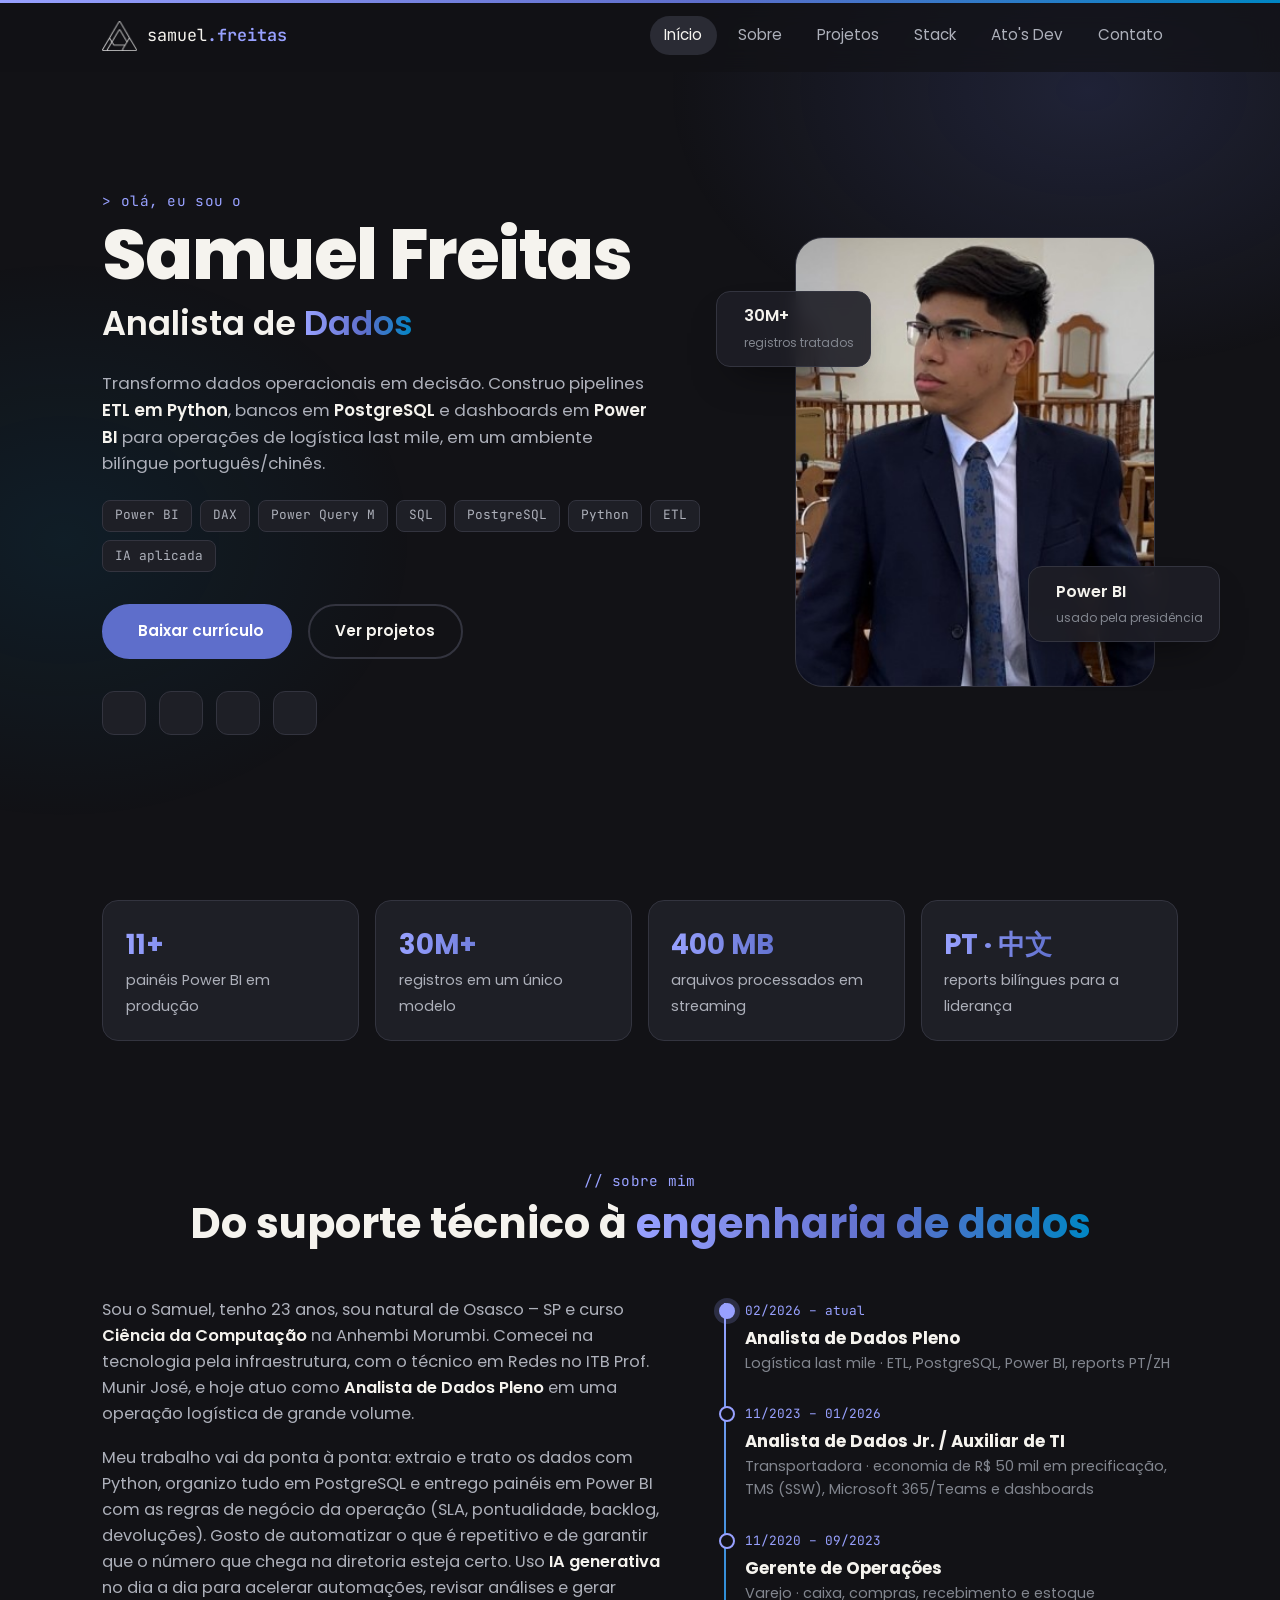
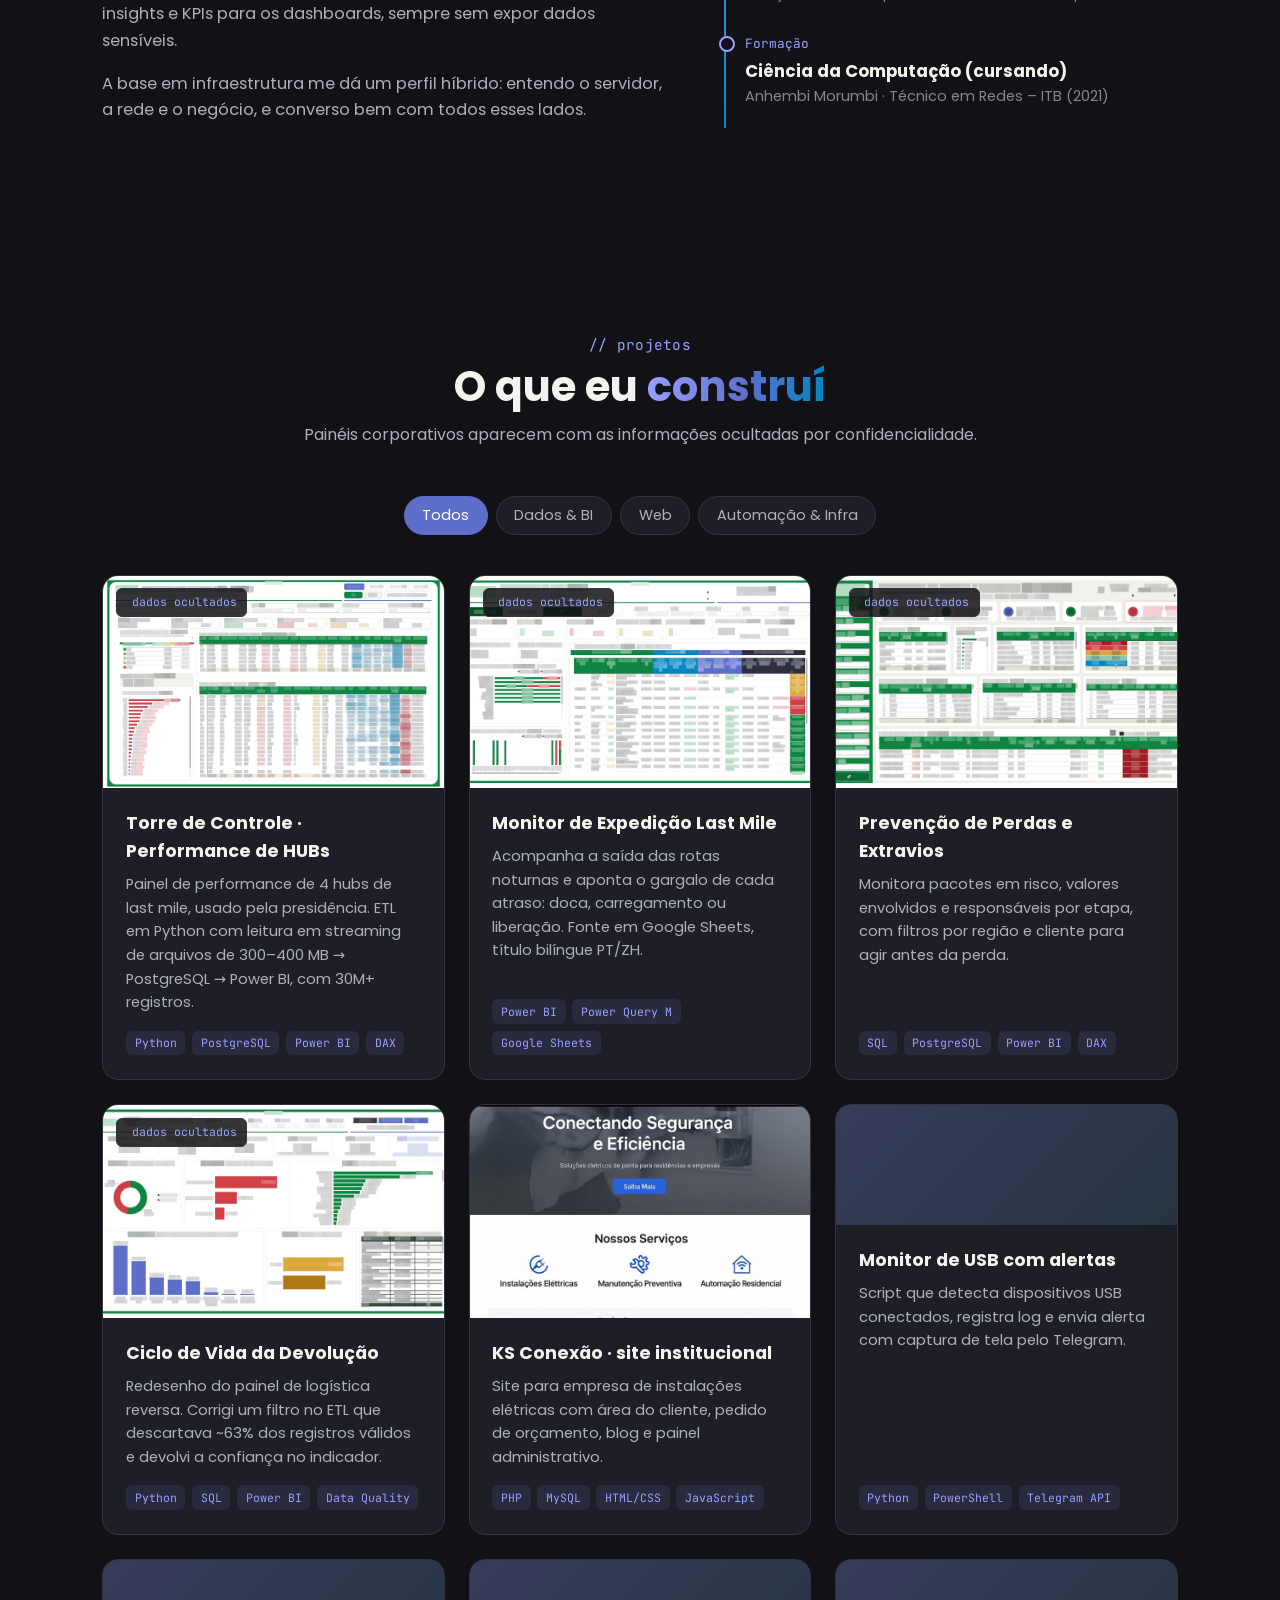
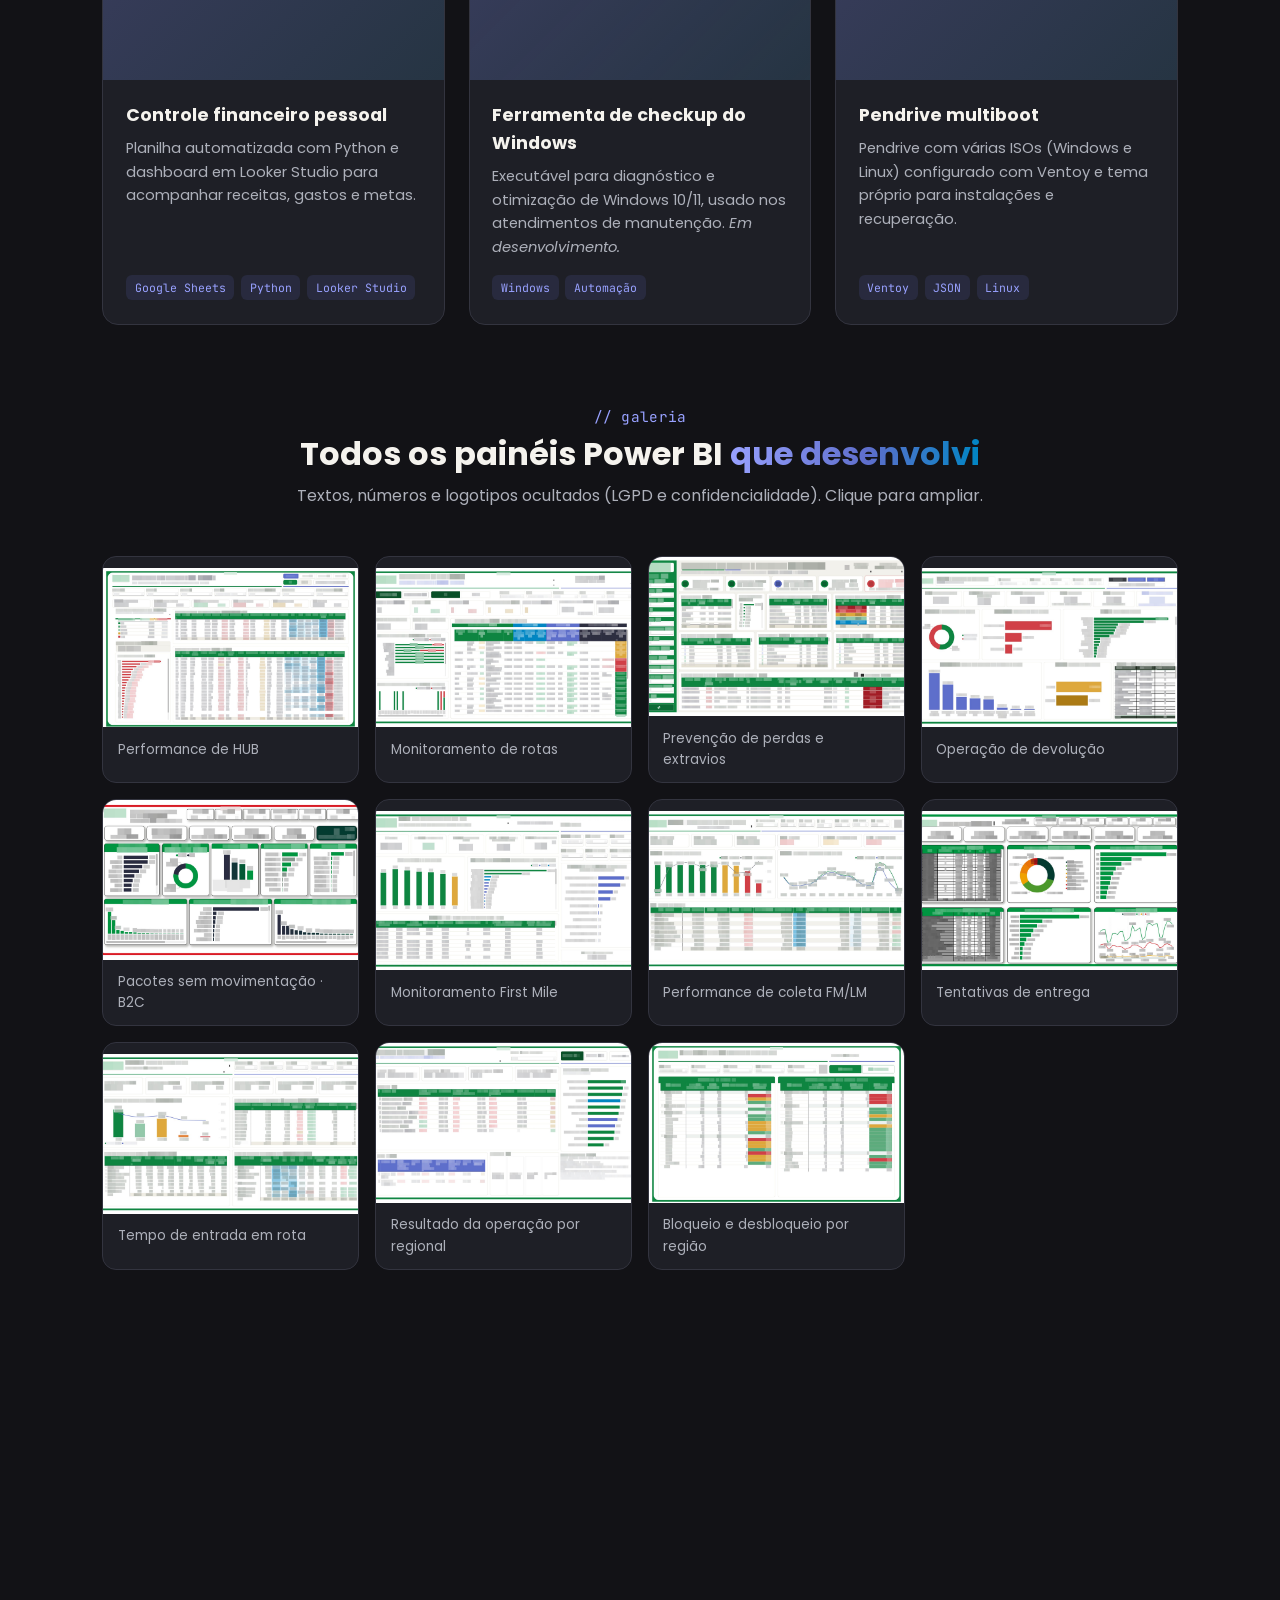
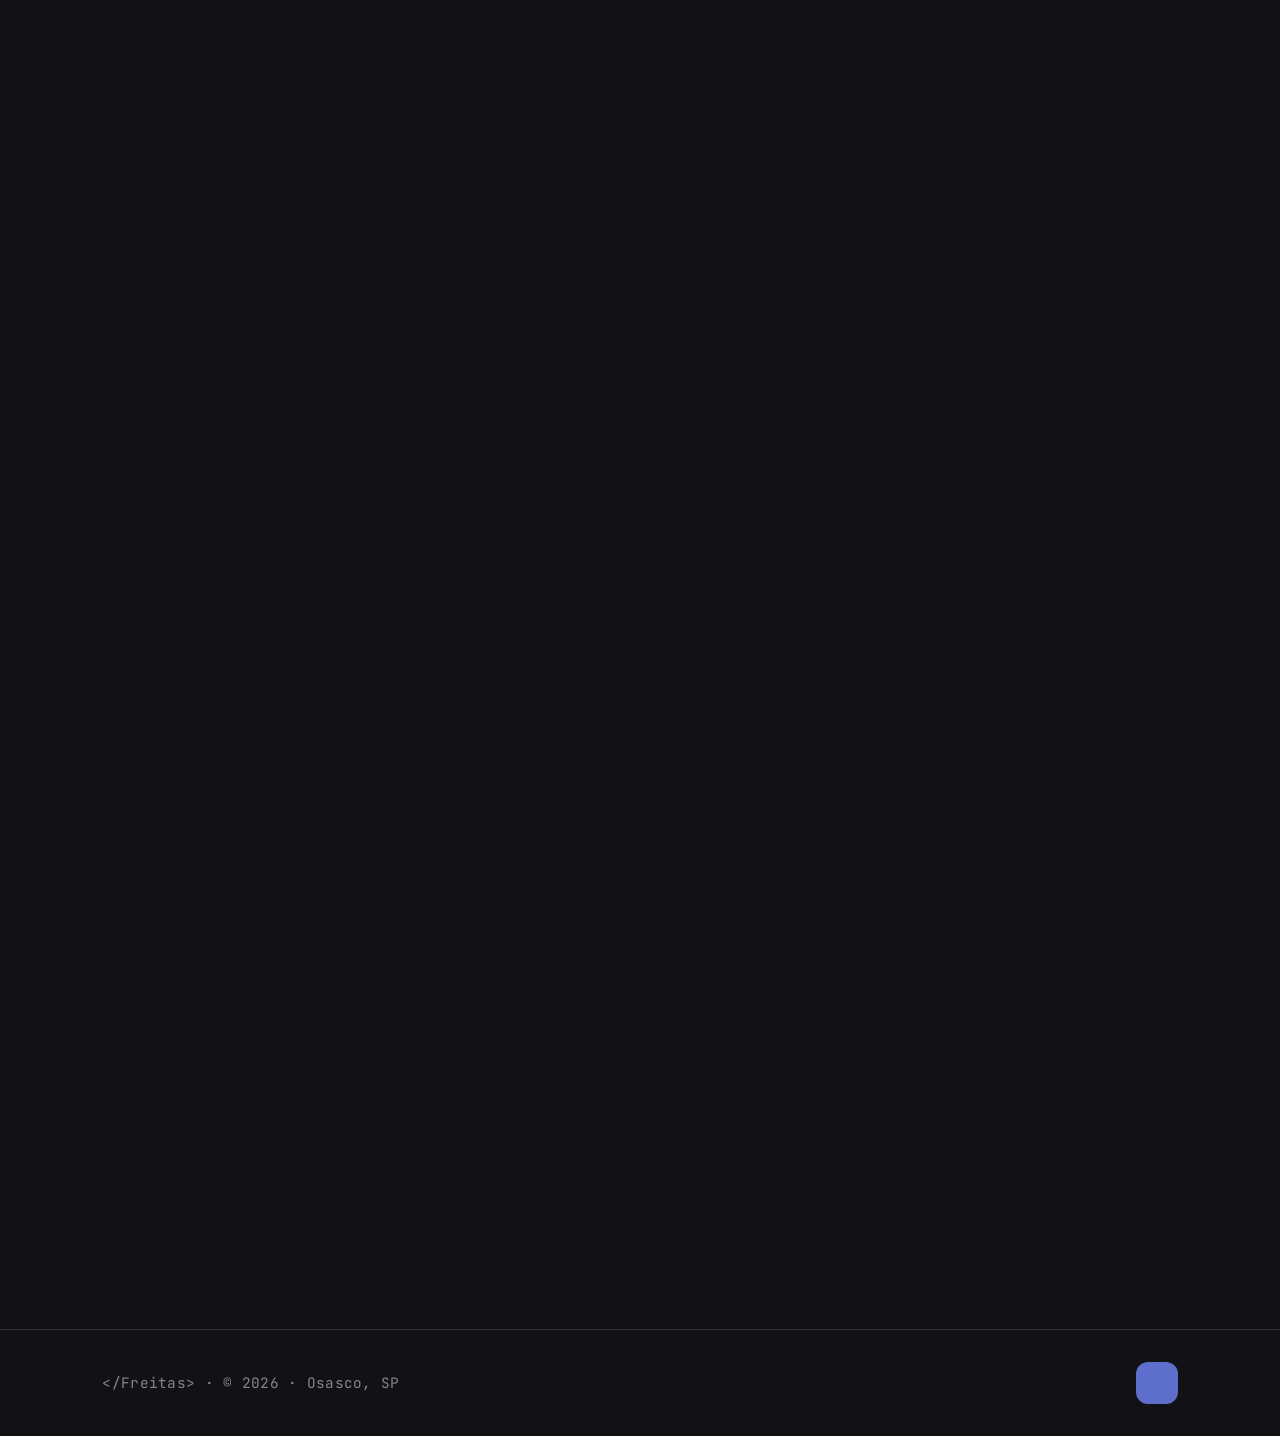
==== index.html @ 46348b6f "Nova foto de perfil no portfólio Co-Authored-By: Claude Opus 5.5 <noreply@anthropic.com> Claude-Sess" ====
<!DOCTYPE html>
<html lang="pt-br">
<head>
    <meta charset="UTF-8" />
    <meta name="viewport" content="width=device-width, initial-scale=1.0" />
    <title>Samuel Freitas | Analista de Dados</title>
    <meta name="description" content="Portfólio de Samuel Freitas, Analista de Dados: Power BI, SQL, Python e ETL para logística last mile." />
    <link rel="icon" href="IMGS/favicon.png" type="image/png" />
    <link rel="preconnect" href="https://fonts.googleapis.com" />
    <link rel="preconnect" href="https://fonts.gstatic.com" crossorigin />
    <link href="https://fonts.googleapis.com/css2?family=Poppins:wght@300;400;500;600;700;800&family=JetBrains+Mono:wght@400;600&display=swap" rel="stylesheet" />
    <link href="CSS/boxicons/css/boxicons.min.css" rel="stylesheet" />
    <link rel="stylesheet" href="CSS/style.css" />
</head>
<body>

    <!-- Cabeçalho -->
    <header class="header">
        <a href="#home" class="logo">
            <img src="IMGS/logo-mark.png" alt="Logo" />
            <span>samuel<b>.freitas</b></span>
        </a>
        <nav class="nav" id="nav">
            <a href="#home">Início</a>
            <a href="#sobre">Sobre</a>
            <a href="#projetos">Projetos</a>
            <a href="#stack">Stack</a>
            <a href="#servicos">Ato's Dev</a>
            <a href="#contato">Contato</a>
        </nav>
        <button class="menu-hamburger" id="menu" aria-label="Abrir menu">
            <span class="bar1"></span><span class="bar2"></span><span class="bar3"></span>
        </button>
    </header>

    <main>
        <!-- Home -->
        <section class="home" id="home">
            <div class="home-content">
                <p class="tag mono">&gt; olá, eu sou o</p>
                <h1>Samuel Freitas</h1>
                <h2>Analista de <span class="grad">Dados</span></h2>
                <p class="lead">
                    Transformo dados operacionais em decisão. Construo pipelines
                    <b>ETL em Python</b>, bancos em <b>PostgreSQL</b> e dashboards em
                    <b>Power BI</b> para operações de logística last mile, em um ambiente
                    bilíngue português/chinês.
                </p>
                <div class="chips">
                    <span>Power BI</span><span>DAX</span><span>Power Query M</span>
                    <span>SQL</span><span>PostgreSQL</span><span>Python</span><span>ETL</span><span>IA aplicada</span>
                </div>
                <div class="home-actions">
                    <a href="Arquivos/Curriculo/Curriculo_Samuel_Freitas.pdf" class="btn" download>
                        <i class="bx bx-download"></i> Baixar currículo
                    </a>
                    <a href="#projetos" class="btn btn-ghost">Ver projetos</a>
                </div>
                <div class="social-media">
                    <a href="https://www.linkedin.com/in/samuel-freitas-95b9a324a" target="_blank" rel="noopener noreferrer" aria-label="LinkedIn"><i class="bx bxl-linkedin"></i></a>
                    <a href="https://github.com/FreitaslrS" target="_blank" rel="noopener noreferrer" aria-label="GitHub"><i class="bx bxl-github"></i></a>
                    <a href="mailto:samuelfreitas.ti@outlook.com" aria-label="E-mail"><i class="bx bx-envelope"></i></a>
                    <a href="https://wa.me/5511966000037" target="_blank" rel="noopener noreferrer" aria-label="WhatsApp"><i class="bx bxl-whatsapp"></i></a>
                </div>
            </div>
            <div class="home-img">
                <div class="photo-frame">
                    <img src="IMGS/minha-foto.jpg" alt="Foto de Samuel Freitas" />
                </div>
                <div class="float-card fc-1"><i class="bx bx-data"></i><div><b>30M+</b><small>registros tratados</small></div></div>
                <div class="float-card fc-2"><i class="bx bx-bar-chart-alt-2"></i><div><b>Power BI</b><small>usado pela presidência</small></div></div>
            </div>
        </section>

        <!-- Números -->
        <section class="stats reveal">
            <div class="stat"><b>11+</b><span>painéis Power BI em produção</span></div>
            <div class="stat"><b>30M+</b><span>registros em um único modelo</span></div>
            <div class="stat"><b>400 MB</b><span>arquivos processados em streaming</span></div>
            <div class="stat"><b>PT · 中文</b><span>reports bilíngues para a liderança</span></div>
        </section>

        <!-- Sobre -->
        <section class="sobre" id="sobre">
            <div class="section-title reveal">
                <p class="mono">// sobre mim</p>
                <h2>Do suporte técnico à <span class="grad">engenharia de dados</span></h2>
            </div>
            <div class="sobre-grid">
                <div class="sobre-text reveal">
                    <p>
                        Sou o Samuel, tenho 23 anos, sou natural de Osasco – SP e curso <b>Ciência da Computação</b>
                        na Anhembi Morumbi. Comecei na tecnologia pela infraestrutura, com o técnico em
                        Redes no ITB Prof. Munir José, e hoje atuo como <b>Analista de Dados Pleno</b>
                        em uma operação logística de grande volume.
                    </p>
                    <p>
                        Meu trabalho vai da ponta à ponta: extraio e trato os dados com Python, organizo
                        tudo em PostgreSQL e entrego painéis em Power BI com as regras de negócio da
                        operação (SLA, pontualidade, backlog, devoluções). Gosto de automatizar o que é
                        repetitivo e de garantir que o número que chega na diretoria esteja certo.
                        Uso <b>IA generativa</b> no dia a dia para acelerar automações, revisar análises e
                        gerar insights e KPIs para os dashboards, sempre sem expor dados sensíveis.
                    </p>
                    <p>
                        A base em infraestrutura me dá um perfil híbrido: entendo o servidor, a rede e o
                        negócio, e converso bem com todos esses lados.
                    </p>
                </div>
                <ol class="timeline reveal">
                    <li>
                        <span class="tl-date">02/2026 – atual</span>
                        <h4>Analista de Dados Pleno</h4>
                        <p>Logística last mile · ETL, PostgreSQL, Power BI, reports PT/ZH</p>
                    </li>
                    <li>
                        <span class="tl-date">11/2023 – 01/2026</span>
                        <h4>Analista de Dados Jr. / Auxiliar de TI</h4>
                        <p>Transportadora · economia de R$ 50 mil em precificação, TMS (SSW), Microsoft 365/Teams e dashboards</p>
                    </li>
                    <li>
                        <span class="tl-date">11/2020 – 09/2023</span>
                        <h4>Gerente de Operações</h4>
                        <p>Varejo · caixa, compras, recebimento e estoque</p>
                    </li>
                    <li>
                        <span class="tl-date">Formação</span>
                        <h4>Ciência da Computação (cursando)</h4>
                        <p>Anhembi Morumbi · Técnico em Redes – ITB (2021)</p>
                    </li>
                </ol>
            </div>
        </section>

        <!-- Projetos -->
        <section class="projetos" id="projetos">
            <div class="section-title reveal">
                <p class="mono">// projetos</p>
                <h2>O que eu <span class="grad">construí</span></h2>
                <p class="subtitle">Painéis corporativos aparecem com as informações ocultadas por confidencialidade.</p>
            </div>

            <div class="filters reveal" role="tablist">
                <button class="filter active" data-filter="all">Todos</button>
                <button class="filter" data-filter="dados">Dados & BI</button>
                <button class="filter" data-filter="web">Web</button>
                <button class="filter" data-filter="auto">Automação & Infra</button>
            </div>

            <div class="projetos-grid">
                <article class="card reveal" data-cat="dados">
                    <button class="card-img zoom" data-full="IMGS/paineis/performance-hub.jpg" data-title="Performance de HUB"><img src="IMGS/paineis/performance-hub.jpg" alt="Performance de HUB" loading="lazy" /><span class="badge"><i class="bx bx-lock-alt"></i> dados ocultados</span></button>
                    <div class="card-body">
                        <h3>Torre de Controle · Performance de HUBs</h3>
                        <p>Painel de performance de 4 hubs de last mile, usado pela presidência. ETL em Python com leitura em streaming de arquivos de 300–400 MB → PostgreSQL → Power BI, com 30M+ registros.</p>
                        <div class="tags"><span>Python</span><span>PostgreSQL</span><span>Power BI</span><span>DAX</span></div>
                    </div>
                </article>

                <article class="card reveal" data-cat="dados">
                    <button class="card-img zoom" data-full="IMGS/paineis/monitor-rotas.jpg" data-title="Monitoramento de rotas"><img src="IMGS/paineis/monitor-rotas.jpg" alt="Monitoramento de rotas" loading="lazy" /><span class="badge"><i class="bx bx-lock-alt"></i> dados ocultados</span></button>
                    <div class="card-body">
                        <h3>Monitor de Expedição Last Mile</h3>
                        <p>Acompanha a saída das rotas noturnas e aponta o gargalo de cada atraso: doca, carregamento ou liberação. Fonte em Google Sheets, título bilíngue PT/ZH.</p>
                        <div class="tags"><span>Power BI</span><span>Power Query M</span><span>Google Sheets</span></div>
                    </div>
                </article>

                <article class="card reveal" data-cat="dados">
                    <button class="card-img zoom" data-full="IMGS/paineis/perdas-extravio.jpg" data-title="Prevenção de perdas e extravios"><img src="IMGS/paineis/perdas-extravio.jpg" alt="Prevenção de perdas e extravios" loading="lazy" /><span class="badge"><i class="bx bx-lock-alt"></i> dados ocultados</span></button>
                    <div class="card-body">
                        <h3>Prevenção de Perdas e Extravios</h3>
                        <p>Monitora pacotes em risco, valores envolvidos e responsáveis por etapa, com filtros por região e cliente para agir antes da perda.</p>
                        <div class="tags"><span>SQL</span><span>PostgreSQL</span><span>Power BI</span><span>DAX</span></div>
                    </div>
                </article>

                <article class="card reveal" data-cat="dados">
                    <button class="card-img zoom" data-full="IMGS/paineis/devolucao.jpg" data-title="Operação de devolução"><img src="IMGS/paineis/devolucao.jpg" alt="Operação de devolução" loading="lazy" /><span class="badge"><i class="bx bx-lock-alt"></i> dados ocultados</span></button>
                    <div class="card-body">
                        <h3>Ciclo de Vida da Devolução</h3>
                        <p>Redesenho do painel de logística reversa. Corrigi um filtro no ETL que descartava ~63% dos registros válidos e devolvi a confiança no indicador.</p>
                        <div class="tags"><span>Python</span><span>SQL</span><span>Power BI</span><span>Data Quality</span></div>
                    </div>
                </article>

                <article class="card reveal" data-cat="web">
                    <div class="card-img img-top"><img src="IMGS/projetos/ks-conexao.jpg" alt="Site KS Conexão" loading="lazy" /></div>
                    <div class="card-body">
                        <h3>KS Conexão · site institucional</h3>
                        <p>Site para empresa de instalações elétricas com área do cliente, pedido de orçamento, blog e painel administrativo.</p>
                        <div class="tags"><span>PHP</span><span>MySQL</span><span>HTML/CSS</span><span>JavaScript</span></div>
                    </div>
                </article>

                <article class="card card-icon reveal" data-cat="auto">
                    <div class="card-ico"><i class="bx bxl-telegram"></i></div>
                    <div class="card-body">
                        <h3>Monitor de USB com alertas</h3>
                        <p>Script que detecta dispositivos USB conectados, registra log e envia alerta com captura de tela pelo Telegram.</p>
                        <div class="tags"><span>Python</span><span>PowerShell</span><span>Telegram API</span></div>
                    </div>
                </article>

                <article class="card card-icon reveal" data-cat="dados">
                    <div class="card-ico"><i class="bx bx-wallet"></i></div>
                    <div class="card-body">
                        <h3>Controle financeiro pessoal</h3>
                        <p>Planilha automatizada com Python e dashboard em Looker Studio para acompanhar receitas, gastos e metas.</p>
                        <div class="tags"><span>Google Sheets</span><span>Python</span><span>Looker Studio</span></div>
                    </div>
                </article>

                <article class="card card-icon reveal" data-cat="auto">
                    <div class="card-ico"><i class="bx bx-wrench"></i></div>
                    <div class="card-body">
                        <h3>Ferramenta de checkup do Windows</h3>
                        <p>Executável para diagnóstico e otimização de Windows 10/11, usado nos atendimentos de manutenção. <em>Em desenvolvimento.</em></p>
                        <div class="tags"><span>Windows</span><span>Automação</span></div>
                    </div>
                </article>

                <article class="card card-icon reveal" data-cat="auto">
                    <div class="card-ico"><i class="bx bx-usb"></i></div>
                    <div class="card-body">
                        <h3>Pendrive multiboot</h3>
                        <p>Pendrive com várias ISOs (Windows e Linux) configurado com Ventoy e tema próprio para instalações e recuperação.</p>
                        <div class="tags"><span>Ventoy</span><span>JSON</span><span>Linux</span></div>
                    </div>
                </article>
            </div>

            <div class="galeria">
                <div class="section-title reveal">
                    <p class="mono">// galeria</p>
                    <h3>Todos os painéis Power BI <span class="grad">que desenvolvi</span></h3>
                    <p class="subtitle">Textos, números e logotipos ocultados (LGPD e confidencialidade). Clique para ampliar.</p>
                </div>
                <div class="gal-grid">
                <button class="gal-item zoom reveal" data-full="IMGS/paineis/performance-hub.jpg" data-title="Performance de HUB"><img src="IMGS/paineis/performance-hub.jpg" alt="Performance de HUB" loading="lazy" /><span>Performance de HUB</span></button>
                <button class="gal-item zoom reveal" data-full="IMGS/paineis/monitor-rotas.jpg" data-title="Monitoramento de rotas"><img src="IMGS/paineis/monitor-rotas.jpg" alt="Monitoramento de rotas" loading="lazy" /><span>Monitoramento de rotas</span></button>
                <button class="gal-item zoom reveal" data-full="IMGS/paineis/perdas-extravio.jpg" data-title="Prevenção de perdas e extravios"><img src="IMGS/paineis/perdas-extravio.jpg" alt="Prevenção de perdas e extravios" loading="lazy" /><span>Prevenção de perdas e extravios</span></button>
                <button class="gal-item zoom reveal" data-full="IMGS/paineis/devolucao.jpg" data-title="Operação de devolução"><img src="IMGS/paineis/devolucao.jpg" alt="Operação de devolução" loading="lazy" /><span>Operação de devolução</span></button>
                <button class="gal-item zoom reveal" data-full="IMGS/paineis/backlog-b2c.jpg" data-title="Pacotes sem movimentação · B2C"><img src="IMGS/paineis/backlog-b2c.jpg" alt="Pacotes sem movimentação · B2C" loading="lazy" /><span>Pacotes sem movimentação · B2C</span></button>
                <button class="gal-item zoom reveal" data-full="IMGS/paineis/first-mile.jpg" data-title="Monitoramento First Mile"><img src="IMGS/paineis/first-mile.jpg" alt="Monitoramento First Mile" loading="lazy" /><span>Monitoramento First Mile</span></button>
                <button class="gal-item zoom reveal" data-full="IMGS/paineis/performance-coleta.jpg" data-title="Performance de coleta FM/LM"><img src="IMGS/paineis/performance-coleta.jpg" alt="Performance de coleta FM/LM" loading="lazy" /><span>Performance de coleta FM/LM</span></button>
                <button class="gal-item zoom reveal" data-full="IMGS/paineis/tentativas-entrega.jpg" data-title="Tentativas de entrega"><img src="IMGS/paineis/tentativas-entrega.jpg" alt="Tentativas de entrega" loading="lazy" /><span>Tentativas de entrega</span></button>
                <button class="gal-item zoom reveal" data-full="IMGS/paineis/tempo-entrada-rota.jpg" data-title="Tempo de entrada em rota"><img src="IMGS/paineis/tempo-entrada-rota.jpg" alt="Tempo de entrada em rota" loading="lazy" /><span>Tempo de entrada em rota</span></button>
                <button class="gal-item zoom reveal" data-full="IMGS/paineis/resultado-regional.jpg" data-title="Resultado da operação por regional"><img src="IMGS/paineis/resultado-regional.jpg" alt="Resultado da operação por regional" loading="lazy" /><span>Resultado da operação por regional</span></button>
                <button class="gal-item zoom reveal" data-full="IMGS/paineis/bloqueio-vtga.jpg" data-title="Bloqueio e desbloqueio por região"><img src="IMGS/paineis/bloqueio-vtga.jpg" alt="Bloqueio e desbloqueio por região" loading="lazy" /><span>Bloqueio e desbloqueio por região</span></button>
                </div>
            </div>
        </section>

        <!-- Stack -->
        <section class="stack" id="stack">
            <div class="section-title reveal">
                <p class="mono">// stack</p>
                <h2>Ferramentas do <span class="grad">dia a dia</span></h2>
            </div>
            <div class="stack-grid">
                <div class="stack-box reveal">
                    <h3><i class="bx bx-bar-chart-square"></i> BI & Visualização</h3>
                    <ul><li>Power BI</li><li>DAX</li><li>Power Query M</li><li>Looker Studio</li><li>Modelagem de dados</li></ul>
                </div>
                <div class="stack-box reveal">
                    <h3><i class="bx bx-code-alt"></i> Dados & Código</h3>
                    <ul><li>Python</li><li>SQL</li><li>PostgreSQL</li><li>Git / GitHub</li><li>IA generativa (LLMs)</li></ul>
                </div>
                <div class="stack-box reveal">
                    <h3><i class="bx bx-spreadsheet"></i> Planilhas</h3>
                    <ul><li>Excel avançado</li><li>Google Sheets</li><li>WPS Office</li><li>Power Query</li></ul>
                </div>
                <div class="stack-box reveal">
                    <h3><i class="bx bx-server"></i> Infra & Sistemas</h3>
                    <ul><li>Linux / Bash</li><li>Redes</li><li>Windows</li><li>Suporte N1/N2</li><li>HTML · CSS · JS · PHP</li></ul>
                </div>
            </div>
        </section>

        <!-- Ato's Dev -->
        <section class="servicos" id="servicos">
            <div class="servicos-wrap reveal">
                <img src="IMGS/logo-atosdev.png" alt="Ato's Dev" class="servicos-logo" />
                <div>
                    <p class="mono">// também atendo como</p>
                    <h2>Ato's Dev · <span class="grad">suporte e manutenção</span></h2>
                    <p>Manutenção preventiva, formatação e otimização de notebooks e desktops, configuração de impressoras em rede e suporte técnico. Atendimento aos sábados e em alguns dias da semana após as 19h, com garantia de 30 dias.</p>
                    <div class="servicos-list">
                        <span><i class="bx bx-laptop"></i> Notebooks e desktops</span>
                        <span><i class="bx bx-printer"></i> Impressoras em rede</span>
                        <span><i class="bx bx-shield-quarter"></i> Garantia de 30 dias</span>
                    </div>
                </div>
            </div>
        </section>

        <!-- Contato -->
        <section class="contato" id="contato">
            <div class="section-title reveal">
                <p class="mono">// contato</p>
                <h2>Bora <span class="grad">conversar?</span></h2>
                <p class="subtitle">Aberto a oportunidades em dados, BI e engenharia de dados.</p>
            </div>
            <div class="contato-grid">
                <a class="contato-card reveal" href="mailto:samuelfreitas.ti@outlook.com">
                    <i class="bx bx-envelope"></i><b>E-mail</b><span>samuelfreitas.ti@outlook.com</span>
                </a>
                <a class="contato-card reveal" href="https://www.linkedin.com/in/samuel-freitas-95b9a324a" target="_blank" rel="noopener noreferrer">
                    <i class="bx bxl-linkedin"></i><b>LinkedIn</b><span>/in/samuel-freitas</span>
                </a>
                <a class="contato-card reveal" href="https://wa.me/5511966000037" target="_blank" rel="noopener noreferrer">
                    <i class="bx bxl-whatsapp"></i><b>WhatsApp</b><span>(11) 96600-0037</span>
                </a>
                <a class="contato-card reveal" href="https://github.com/FreitaslrS" target="_blank" rel="noopener noreferrer">
                    <i class="bx bxl-github"></i><b>GitHub</b><span>FreitaslrS</span>
                </a>
            </div>
        </section>
    </main>

    <footer class="footer">
        <p class="mono">&lt;/Freitas&gt; · © <span id="ano">2026</span> · Osasco, SP</p>
        <a href="#home" class="to-top" aria-label="Voltar ao topo"><i class="bx bx-up-arrow-alt"></i></a>
    </footer>

    <div class="lightbox" id="lightbox" aria-hidden="true">
        <button class="lb-close" aria-label="Fechar"><i class="bx bx-x"></i></button>
        <figure><img src="" alt="" /><figcaption></figcaption></figure>
    </div>

    <script src="JS/script.js"></script>
</body>
</html>
---- CSS/style.css ----
/* ==========================================================
   Portfólio · Samuel Freitas
   Paleta pessoal: preto, cinza, índigo, lavanda, azul, off white
   ========================================================== */
:root {
    --preto: #121216;
    --grafite: #1e1f26;
    --grafite-2: #2a2b34;
    --borda: #33343f;
    --cinza: #82868f;
    --cinza-claro: #adb0ba;
    --offwhite: #f5f3ee;
    --indigo: #5e6ecb;
    --lavanda: #98a1ff;
    --azul: #0086c4;
    --grad: linear-gradient(90deg, var(--lavanda), var(--indigo) 55%, var(--azul));
    --raio: 16px;
    --sombra: 0 20px 40px -20px rgba(0, 0, 0, .6);
    --header-h: 72px;
}

* { margin: 0; padding: 0; box-sizing: border-box; }
html { scroll-behavior: smooth; scroll-padding-top: var(--header-h); }
body {
    font-family: "Poppins", system-ui, sans-serif;
    background: var(--preto);
    color: var(--offwhite);
    line-height: 1.6;
    overflow-x: hidden;
}
body::before { /* brilho de fundo */
    content: ""; position: fixed; inset: 0; z-index: -1; pointer-events: none;
    background:
        radial-gradient(600px 400px at 85% 10%, rgba(94,110,203,.18), transparent 70%),
        radial-gradient(500px 400px at 5% 60%, rgba(0,134,196,.10), transparent 70%);
}
img { max-width: 100%; display: block; }
a { color: inherit; text-decoration: none; }
b { font-weight: 600; }
.mono { font-family: "JetBrains Mono", monospace; color: var(--lavanda); font-size: .9rem; letter-spacing: .02em; }
.grad { background: var(--grad); -webkit-background-clip: text; background-clip: text; color: transparent; }

section { padding: 6rem 8%; }
.section-title { text-align: center; margin-bottom: 3rem; }
.section-title h2 { font-size: clamp(1.8rem, 3.5vw, 2.6rem); line-height: 1.2; margin-top: .4rem; }
.subtitle { color: var(--cinza-claro); margin-top: .6rem; }

/* ---------- Botões ---------- */
.btn {
    display: inline-flex; align-items: center; gap: .5rem;
    padding: .85rem 1.6rem; border-radius: 999px;
    background: var(--indigo); color: #fff; font-weight: 600; font-size: .95rem;
    border: 2px solid var(--indigo); transition: .3s;
}
.btn:hover { background: var(--lavanda); border-color: var(--lavanda); color: var(--preto); transform: translateY(-2px); }
.btn-ghost { background: transparent; color: var(--offwhite); border-color: var(--borda); }
.btn-ghost:hover { background: transparent; border-color: var(--lavanda); color: var(--lavanda); }

/* ---------- Header ---------- */
.header {
    position: fixed; inset: 0 0 auto 0; height: var(--header-h); z-index: 100;
    display: flex; align-items: center; justify-content: space-between;
    padding: 0 8%;
    background: rgba(18,18,22,.7); backdrop-filter: blur(12px);
    border-bottom: 1px solid transparent; transition: .3s;
}
.header.scrolled { border-color: var(--borda); background: rgba(18,18,22,.92); }
.header::after { /* linha fina no topo, como nos dashboards */
    content: ""; position: absolute; top: 0; left: 0; right: 0; height: 3px; background: var(--grad);
}
.logo { display: flex; align-items: center; gap: .6rem; font-family: "JetBrains Mono", monospace; font-size: 1.05rem; }
.logo img { height: 30px; width: auto; }
.logo b { color: var(--lavanda); font-weight: 600; }
.nav { display: flex; gap: .4rem; }
.nav a { padding: .45rem .9rem; border-radius: 999px; color: var(--cinza-claro); font-size: .95rem; transition: .25s; }
.nav a:hover, .nav a.active { color: var(--offwhite); background: var(--grafite-2); }
.menu-hamburger { display: none; background: none; border: 0; cursor: pointer; padding: .4rem; }
.menu-hamburger span { display: block; width: 26px; height: 2px; margin: 6px 0; background: var(--offwhite); transition: .35s; }
.menu-hamburger.change .bar1 { transform: translateY(8px) rotate(45deg); }
.menu-hamburger.change .bar2 { opacity: 0; }
.menu-hamburger.change .bar3 { transform: translateY(-8px) rotate(-45deg); }

/* ---------- Home ---------- */
.home {
    min-height: 100vh; display: grid; grid-template-columns: 1.2fr .8fr;
    align-items: center; gap: 4rem; padding-top: calc(var(--header-h) + 3rem);
}
.home h1 { font-size: clamp(2.6rem, 6vw, 4.4rem); line-height: 1.05; font-weight: 800; letter-spacing: -.02em; margin-top: .4rem; }
.home h2 { font-size: clamp(1.4rem, 3vw, 2.1rem); font-weight: 600; margin-top: .3rem; }
.lead { color: var(--cinza-claro); max-width: 560px; margin-top: 1.2rem; font-size: 1.05rem; }
.lead b { color: var(--offwhite); }
.chips { display: flex; flex-wrap: wrap; gap: .5rem; margin-top: 1.4rem; }
.chips span {
    font-family: "JetBrains Mono", monospace; font-size: .8rem;
    padding: .3rem .75rem; border-radius: 8px;
    background: var(--grafite); border: 1px solid var(--borda); color: var(--cinza-claro);
}
.home-actions { display: flex; flex-wrap: wrap; gap: 1rem; margin-top: 2rem; }
.social-media { display: flex; gap: .8rem; margin-top: 2rem; }
.social-media a {
    width: 44px; height: 44px; display: grid; place-items: center; border-radius: 12px;
    background: var(--grafite); border: 1px solid var(--borda); font-size: 1.35rem; color: var(--cinza-claro); transition: .25s;
}
.social-media a:hover { color: var(--preto); background: var(--lavanda); border-color: var(--lavanda); transform: translateY(-3px); }

.home-img { position: relative; justify-self: center; }
.photo-frame {
    width: min(360px, 75vw); aspect-ratio: 4 / 5; border-radius: 28px; overflow: hidden;
    background: linear-gradient(160deg, var(--grafite-2), var(--grafite));
    border: 1px solid var(--borda); position: relative;
    display: flex; align-items: flex-end; justify-content: center;
}
.photo-frame::before { content: ""; position: absolute; inset: auto -20% -30% -20%; height: 70%; background: radial-gradient(closest-side, rgba(94,110,203,.55), transparent); }
.photo-frame img { position: relative; width: 100%; height: 100%; object-fit: cover; object-position: center top; }
.float-card {
    position: absolute; display: flex; align-items: center; gap: .7rem;
    padding: .7rem 1rem; border-radius: 14px;
    background: rgba(30,31,38,.9); backdrop-filter: blur(8px);
    border: 1px solid var(--borda); box-shadow: var(--sombra);
    animation: flutuar 5s ease-in-out infinite;
}
.float-card i { font-size: 1.6rem; color: var(--lavanda); }
.float-card b { display: block; font-size: 1rem; }
.float-card small { color: var(--cinza); font-size: .75rem; }
.fc-1 { top: 12%; left: -22%; }
.fc-2 { bottom: 10%; right: -18%; animation-delay: -2.5s; }
.fc-2 i { color: var(--azul); }
@keyframes flutuar { 50% { transform: translateY(-10px); } }

/* ---------- Números ---------- */
.stats {
    display: grid; grid-template-columns: repeat(4, 1fr); gap: 1rem;
    padding-top: 0; padding-bottom: 2rem;
}
.stat { padding: 1.4rem; border-radius: var(--raio); background: var(--grafite); border: 1px solid var(--borda); }
.stat b { display: block; font-size: 1.7rem; font-weight: 700; background: var(--grad); -webkit-background-clip: text; background-clip: text; color: transparent; }
.stat span { color: var(--cinza-claro); font-size: .9rem; }

/* ---------- Sobre ---------- */
.sobre-grid { display: grid; grid-template-columns: 1.1fr .9fr; gap: 3.5rem; align-items: start; }
.sobre-text p { color: var(--cinza-claro); margin-bottom: 1.1rem; font-size: 1.02rem; }
.sobre-text b { color: var(--offwhite); }
.timeline { list-style: none; position: relative; padding-left: 1.6rem; }
.timeline::before { content: ""; position: absolute; left: 5px; top: 6px; bottom: 6px; width: 2px; background: linear-gradient(var(--lavanda), var(--azul)); }
.timeline li { position: relative; margin-bottom: 1.6rem; }
.timeline li::before { content: ""; position: absolute; left: -1.6rem; top: 6px; width: 12px; height: 12px; border-radius: 50%; background: var(--preto); border: 2px solid var(--lavanda); }
.timeline li:first-child::before { background: var(--lavanda); box-shadow: 0 0 0 5px rgba(152,161,255,.2); }
.tl-date { font-family: "JetBrains Mono", monospace; font-size: .8rem; color: var(--lavanda); }
.timeline h4 { font-size: 1.05rem; margin-top: .15rem; }
.timeline p { color: var(--cinza); font-size: .9rem; }

/* ---------- Projetos ---------- */
.filters { display: flex; justify-content: center; flex-wrap: wrap; gap: .5rem; margin-bottom: 2.5rem; }
.filter {
    font-family: inherit; font-size: .9rem; cursor: pointer;
    padding: .5rem 1.1rem; border-radius: 999px;
    background: var(--grafite); color: var(--cinza-claro); border: 1px solid var(--borda); transition: .25s;
}
.filter:hover { color: var(--offwhite); border-color: var(--cinza); }
.filter.active { background: var(--indigo); border-color: var(--indigo); color: #fff; }

.projetos-grid { display: grid; grid-template-columns: repeat(auto-fill, minmax(300px, 1fr)); gap: 1.5rem; }
.card {
    display: flex; flex-direction: column; border-radius: var(--raio); overflow: hidden;
    background: var(--grafite); border: 1px solid var(--borda); transition: .35s;
}
.card:hover { transform: translateY(-6px); border-color: var(--indigo); box-shadow: 0 25px 45px -25px rgba(94,110,203,.55); }
.card.hide { display: none; }
.card-img { position: relative; aspect-ratio: 16 / 10; overflow: hidden; background: var(--grafite-2); }
.card-img img { width: 100%; height: 100%; object-fit: cover; transition: .5s; }
.card-img.img-top img { object-position: top; }
.card:hover .card-img img { transform: scale(1.05); }
.badge {
    position: absolute; top: .8rem; left: .8rem; display: inline-flex; align-items: center; gap: .3rem;
    font-size: .72rem; font-family: "JetBrains Mono", monospace;
    padding: .25rem .6rem; border-radius: 6px; background: rgba(18,18,22,.85); color: var(--lavanda); border: 1px solid var(--borda);
}
.card-ico {
    height: 120px; display: grid; place-items: center; font-size: 3rem; color: var(--lavanda);
    background: linear-gradient(135deg, rgba(94,110,203,.25), rgba(0,134,196,.1)), var(--grafite-2);
}
.card-body { padding: 1.3rem 1.4rem 1.5rem; display: flex; flex-direction: column; flex: 1; }
.card-body h3 { font-size: 1.1rem; margin-bottom: .5rem; }
.card-body p { color: var(--cinza-claro); font-size: .92rem; flex: 1; }
.tags { display: flex; flex-wrap: wrap; gap: .4rem; margin-top: 1rem; }
.tags span { font-size: .72rem; font-family: "JetBrains Mono", monospace; padding: .2rem .55rem; border-radius: 6px; background: rgba(94,110,203,.15); color: var(--lavanda); }

/* ---------- Stack ---------- */
.stack-grid { display: grid; grid-template-columns: repeat(4, 1fr); gap: 1.2rem; }
.stack-box { padding: 1.6rem; border-radius: var(--raio); background: var(--grafite); border: 1px solid var(--borda); transition: .3s; }
.stack-box:hover { border-color: var(--azul); }
.stack-box h3 { display: flex; align-items: center; gap: .5rem; font-size: 1rem; margin-bottom: 1rem; }
.stack-box h3 i { font-size: 1.5rem; color: var(--lavanda); }
.stack-box ul { list-style: none; }
.stack-box li { color: var(--cinza-claro); font-size: .92rem; padding: .35rem 0; border-bottom: 1px dashed var(--borda); }
.stack-box li:last-child { border: 0; }

/* ---------- Ato's Dev ---------- */
.servicos-wrap {
    display: grid; grid-template-columns: 180px 1fr; gap: 2.5rem; align-items: center;
    padding: 2.5rem; border-radius: 24px;
    background: linear-gradient(135deg, var(--grafite-2), var(--grafite)); border: 1px solid var(--borda);
}
.servicos-logo { width: 160px; opacity: .95; }
.servicos-wrap h2 { font-size: clamp(1.4rem, 2.6vw, 1.9rem); margin: .3rem 0 .8rem; line-height: 1.25; }
.servicos-wrap p { color: var(--cinza-claro); }
.servicos-list { display: flex; flex-wrap: wrap; gap: .6rem; margin-top: 1.2rem; }
.servicos-list span { display: inline-flex; align-items: center; gap: .4rem; font-size: .88rem; padding: .45rem .9rem; border-radius: 999px; background: var(--preto); border: 1px solid var(--borda); }
.servicos-list i { color: var(--azul); font-size: 1.1rem; }

/* ---------- Contato ---------- */
.contato-grid { display: grid; grid-template-columns: repeat(4, 1fr); gap: 1.2rem; }
.contato-card {
    display: flex; flex-direction: column; align-items: center; text-align: center; gap: .3rem;
    padding: 2rem 1rem; border-radius: var(--raio); background: var(--grafite); border: 1px solid var(--borda); transition: .3s;
}
.contato-card i { font-size: 2.2rem; color: var(--lavanda); margin-bottom: .4rem; transition: .3s; }
.contato-card span { color: var(--cinza); font-size: .85rem; word-break: break-all; }
.contato-card:hover { border-color: var(--lavanda); transform: translateY(-4px); }
.contato-card:hover i { color: var(--azul); }

/* ---------- Footer ---------- */
.footer { display: flex; justify-content: space-between; align-items: center; padding: 2rem 8%; border-top: 1px solid var(--borda); }
.footer .mono { color: var(--cinza); }
.to-top { width: 42px; height: 42px; display: grid; place-items: center; border-radius: 12px; background: var(--indigo); font-size: 1.4rem; transition: .3s; }
.to-top:hover { background: var(--lavanda); color: var(--preto); }

/* ---------- Animação de entrada ---------- */
.reveal { opacity: 0; transform: translateY(24px); transition: opacity .7s ease, transform .7s ease; }
.reveal.visible { opacity: 1; transform: none; }
@media (prefers-reduced-motion: reduce) {
    .reveal { opacity: 1; transform: none; transition: none; }
    .float-card { animation: none; }
    html { scroll-behavior: auto; }
}

/* ---------- Responsivo ---------- */
@media (max-width: 1100px) {
    .stack-grid, .contato-grid, .stats { grid-template-columns: repeat(2, 1fr); }
    .fc-1 { left: -8%; } .fc-2 { right: -6%; }
}
@media (max-width: 900px) {
    section { padding: 5rem 6%; }
    .header { padding: 0 6%; }
    .menu-hamburger { display: block; }
    .nav {
        position: absolute; top: var(--header-h); left: 0; right: 0;
        flex-direction: column; padding: 1rem 6% 1.5rem; gap: .2rem;
        background: rgba(18,18,22,.97); border-bottom: 1px solid var(--borda);
        transform: translateY(-10px); opacity: 0; pointer-events: none; transition: .3s;
    }
    .nav.open { transform: none; opacity: 1; pointer-events: auto; }
    .home { grid-template-columns: 1fr; text-align: center; gap: 3rem; }
    .lead { margin-inline: auto; }
    .chips, .home-actions, .social-media { justify-content: center; }
    .home-img { order: -1; }
    .sobre-grid { grid-template-columns: 1fr; }
    .servicos-wrap { grid-template-columns: 1fr; text-align: center; }
    .servicos-logo { margin: 0 auto; width: 120px; }
    .servicos-list { justify-content: center; }
}
@media (max-width: 560px) {
    .stack-grid, .contato-grid, .stats { grid-template-columns: 1fr; }
    .float-card { display: none; }
    .footer { flex-direction: column; gap: 1rem; }
}

/* ---------- Cards clicáveis / Galeria / Lightbox ---------- */
button.card-img, .gal-item { border: 0; padding: 0; font: inherit; color: inherit; cursor: zoom-in; display: block; width: 100%; text-align: left; }
.galeria { margin-top: 5rem; }
.galeria h3 { font-size: clamp(1.4rem, 2.8vw, 2rem); line-height: 1.2; margin-top: .4rem; }
.gal-grid { display: grid; grid-template-columns: repeat(auto-fill, minmax(250px, 1fr)); gap: 1rem; }
.gal-item { position: relative; border-radius: 14px; overflow: hidden; background: var(--grafite); border: 1px solid var(--borda); transition: .3s; }
.gal-item img { aspect-ratio: 16 / 10; width: 100%; object-fit: cover; object-position: top; transition: .5s; }
.gal-item span { display: block; padding: .7rem .9rem; font-size: .85rem; color: var(--cinza-claro); }
.gal-item:hover { border-color: var(--lavanda); transform: translateY(-4px); }
.gal-item:hover img { transform: scale(1.04); }
.card-img img { object-position: top; }
.lightbox { position: fixed; inset: 0; z-index: 200; display: grid; place-items: center; padding: 4vh 4vw; background: rgba(10,10,13,.92); backdrop-filter: blur(6px); opacity: 0; pointer-events: none; transition: .3s; }
.lightbox.open { opacity: 1; pointer-events: auto; }
.lightbox figure { max-width: 1400px; width: 100%; }
.lightbox img { width: 100%; max-height: 82vh; object-fit: contain; border-radius: 12px; box-shadow: var(--sombra); }
.lightbox figcaption { text-align: center; margin-top: .9rem; color: var(--cinza-claro); font-size: .95rem; }
.lb-close { position: absolute; top: 1.2rem; right: 1.4rem; width: 44px; height: 44px; border-radius: 12px; border: 1px solid var(--borda); background: var(--grafite); color: var(--offwhite); font-size: 1.8rem; display: grid; place-items: center; cursor: pointer; }
.lb-close:hover { background: var(--lavanda); color: var(--preto); }
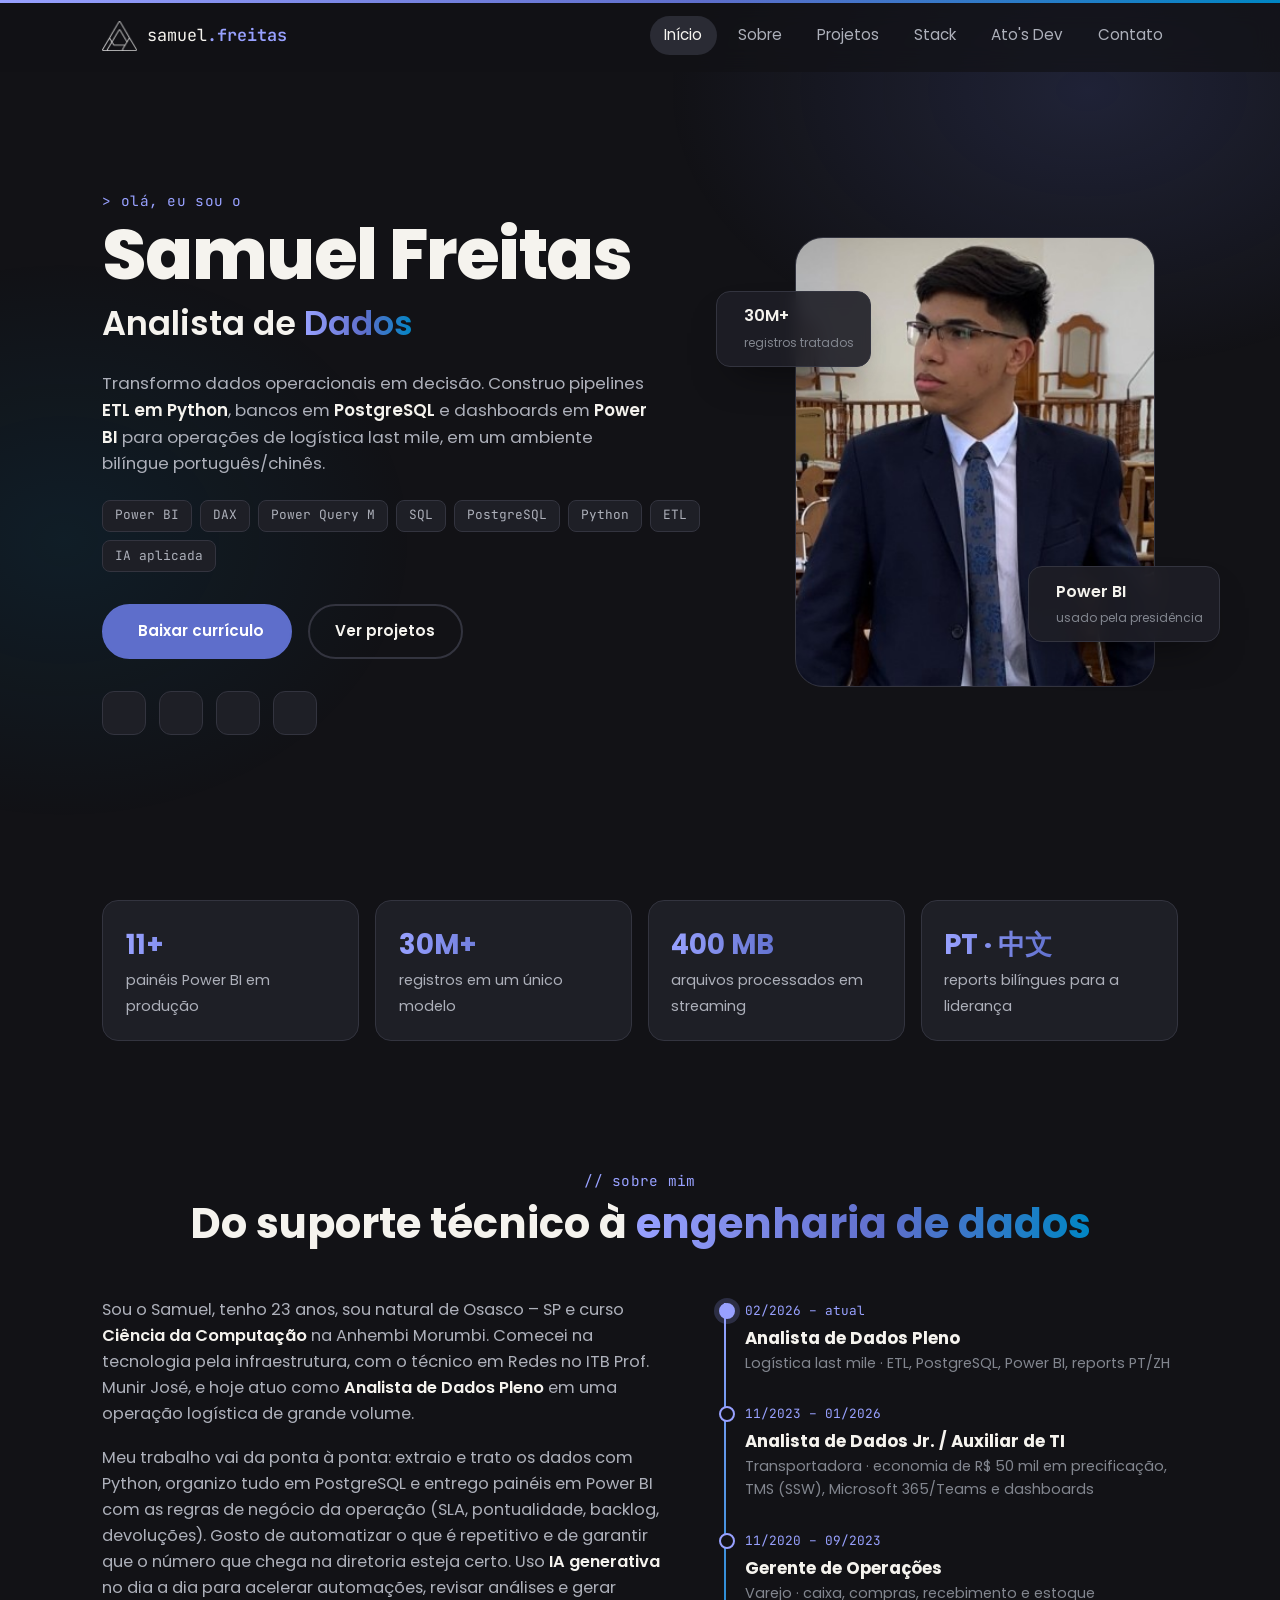
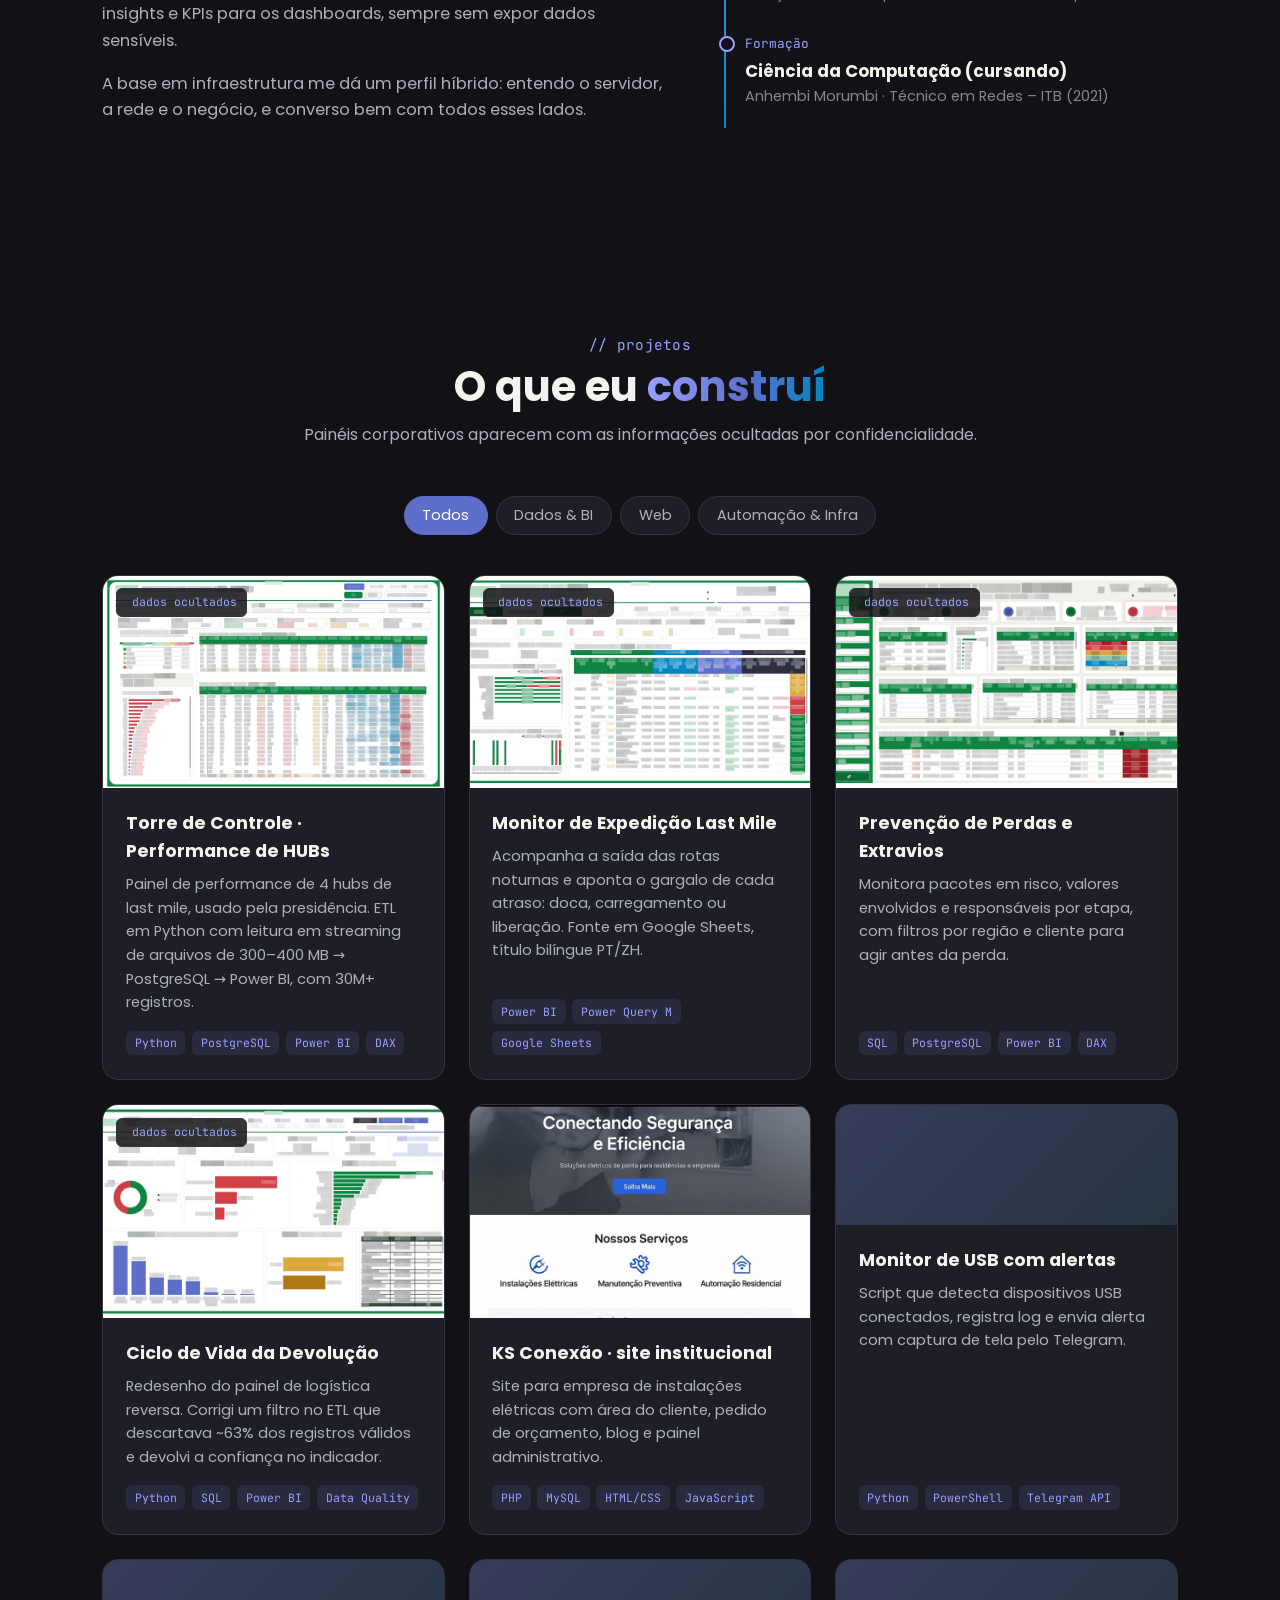
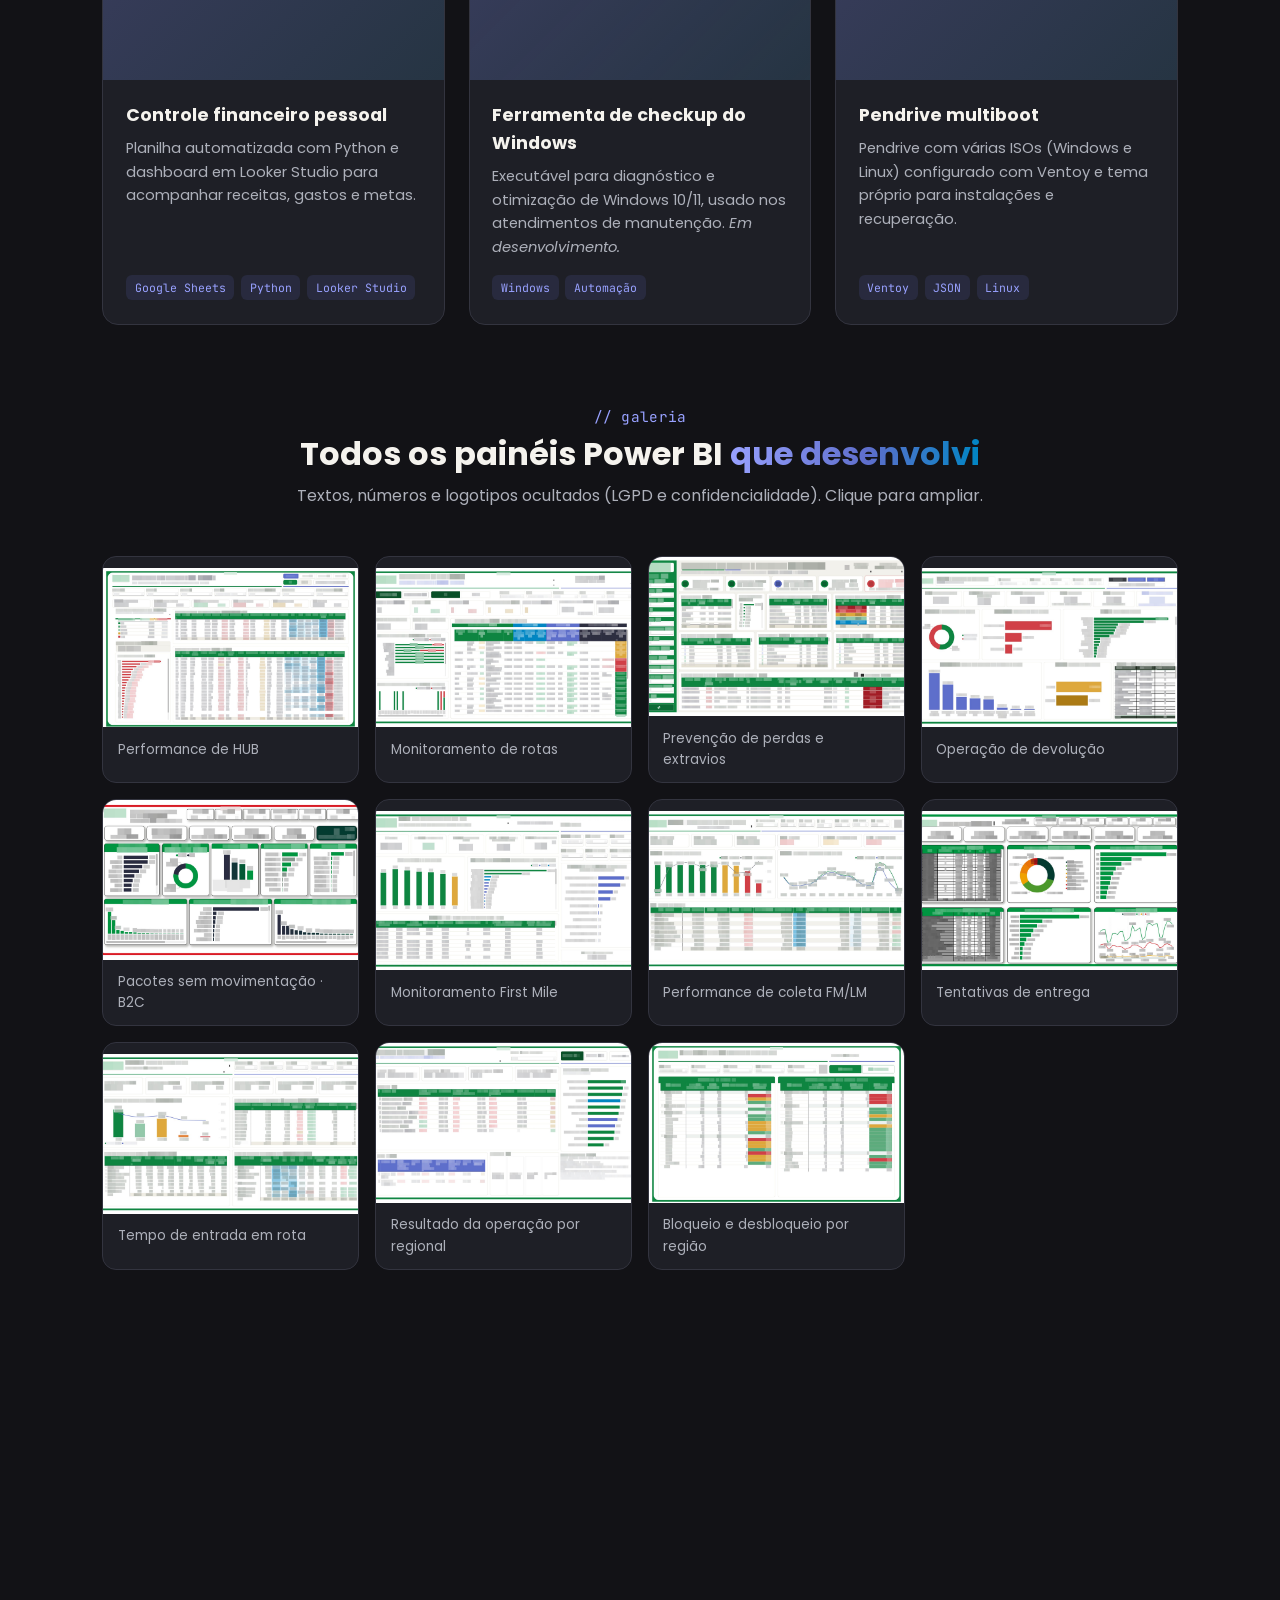
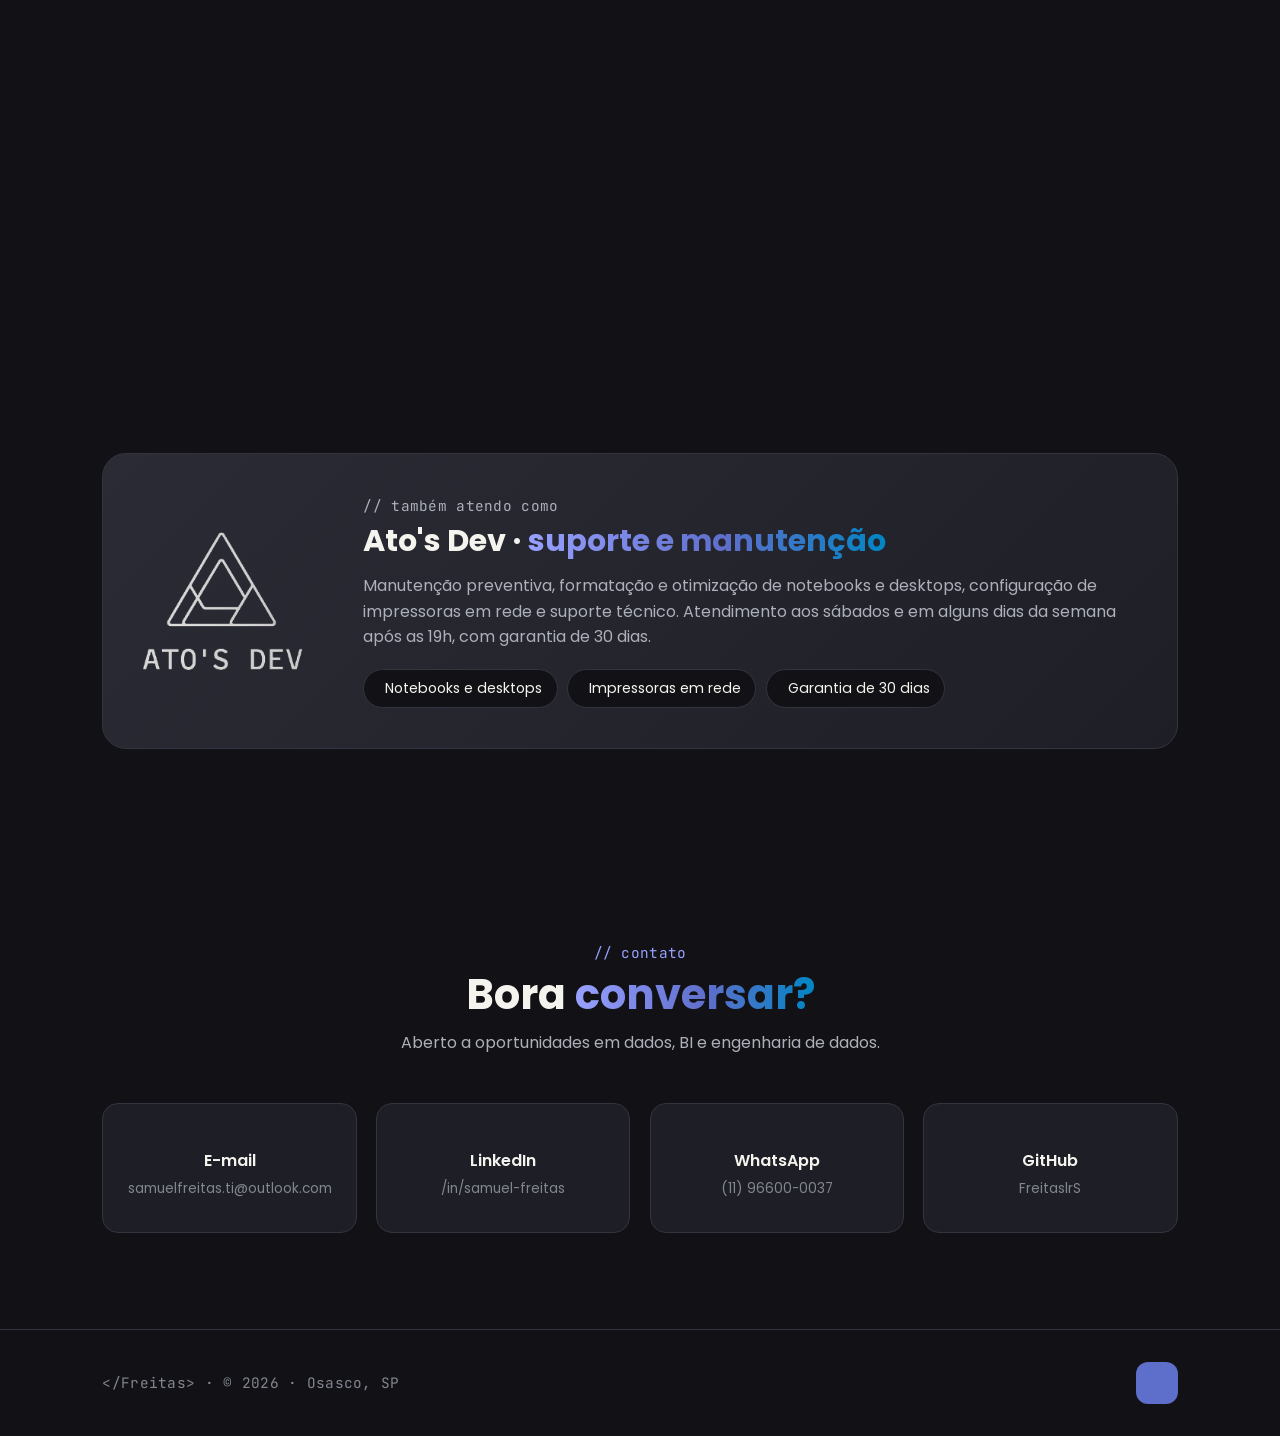
==== commit 7513de64: "Imagem de prévia (Open Graph) para compartilhamento Co-Authored-By: Claude Opus 5.5 <noreply@anthrop" ====
--- a/index.html
+++ b/index.html
@@ -6,6 +6,12 @@
     <title>Samuel Freitas | Analista de Dados</title>
     <meta name="description" content="Portfólio de Samuel Freitas, Analista de Dados: Power BI, SQL, Python e ETL para logística last mile." />
     <link rel="icon" href="IMGS/favicon.png" type="image/png" />
+    <meta property="og:type" content="website" />
+    <meta property="og:title" content="Samuel Freitas | Analista de Dados" />
+    <meta property="og:description" content="Power BI, SQL, Python e ETL para logística last mile. 11+ painéis Power BI, projetos de automação e infraestrutura." />
+    <meta property="og:url" content="https://freitaslrs.github.io/portfolio/" />
+    <meta property="og:image" content="https://freitaslrs.github.io/portfolio/IMGS/og-image.jpg" />
+    <meta name="twitter:card" content="summary_large_image" />
     <link rel="preconnect" href="https://fonts.googleapis.com" />
     <link rel="preconnect" href="https://fonts.gstatic.com" crossorigin />
     <link href="https://fonts.googleapis.com/css2?family=Poppins:wght@300;400;500;600;700;800&family=JetBrains+Mono:wght@400;600&display=swap" rel="stylesheet" />
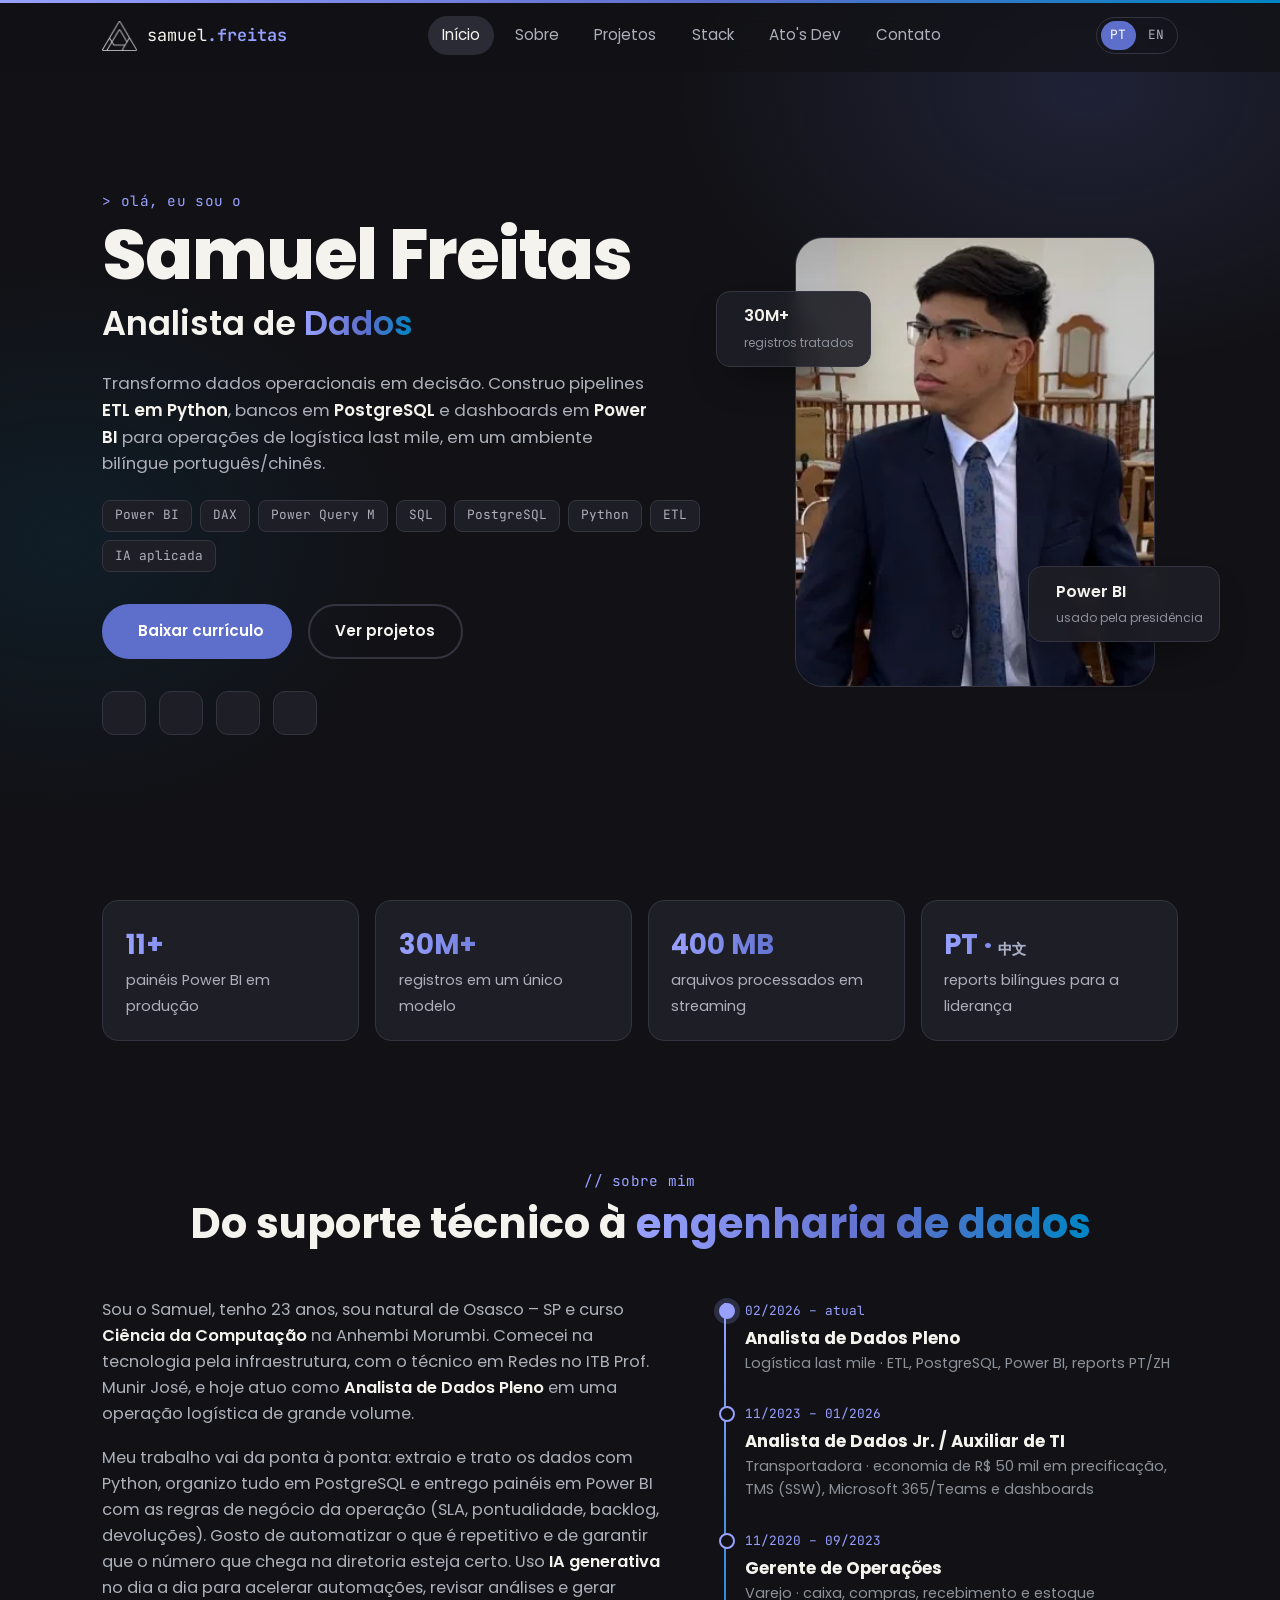
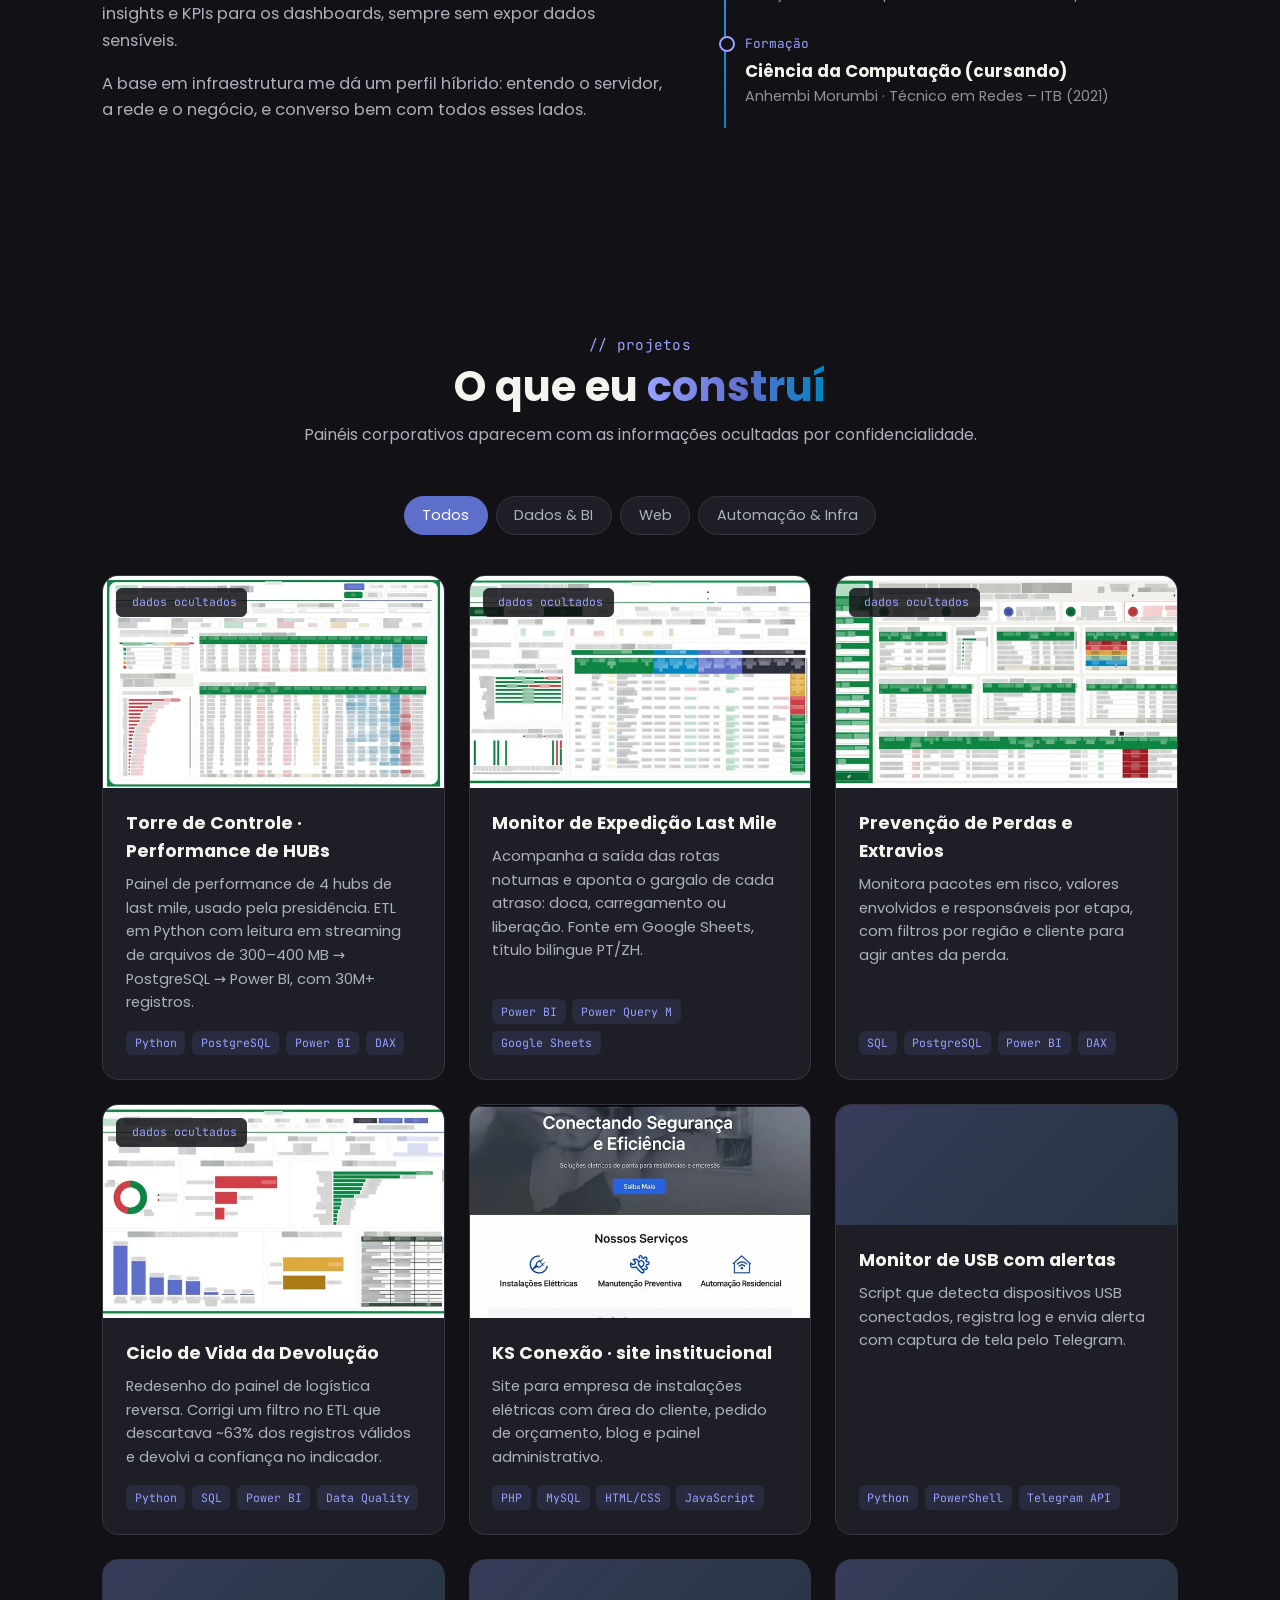
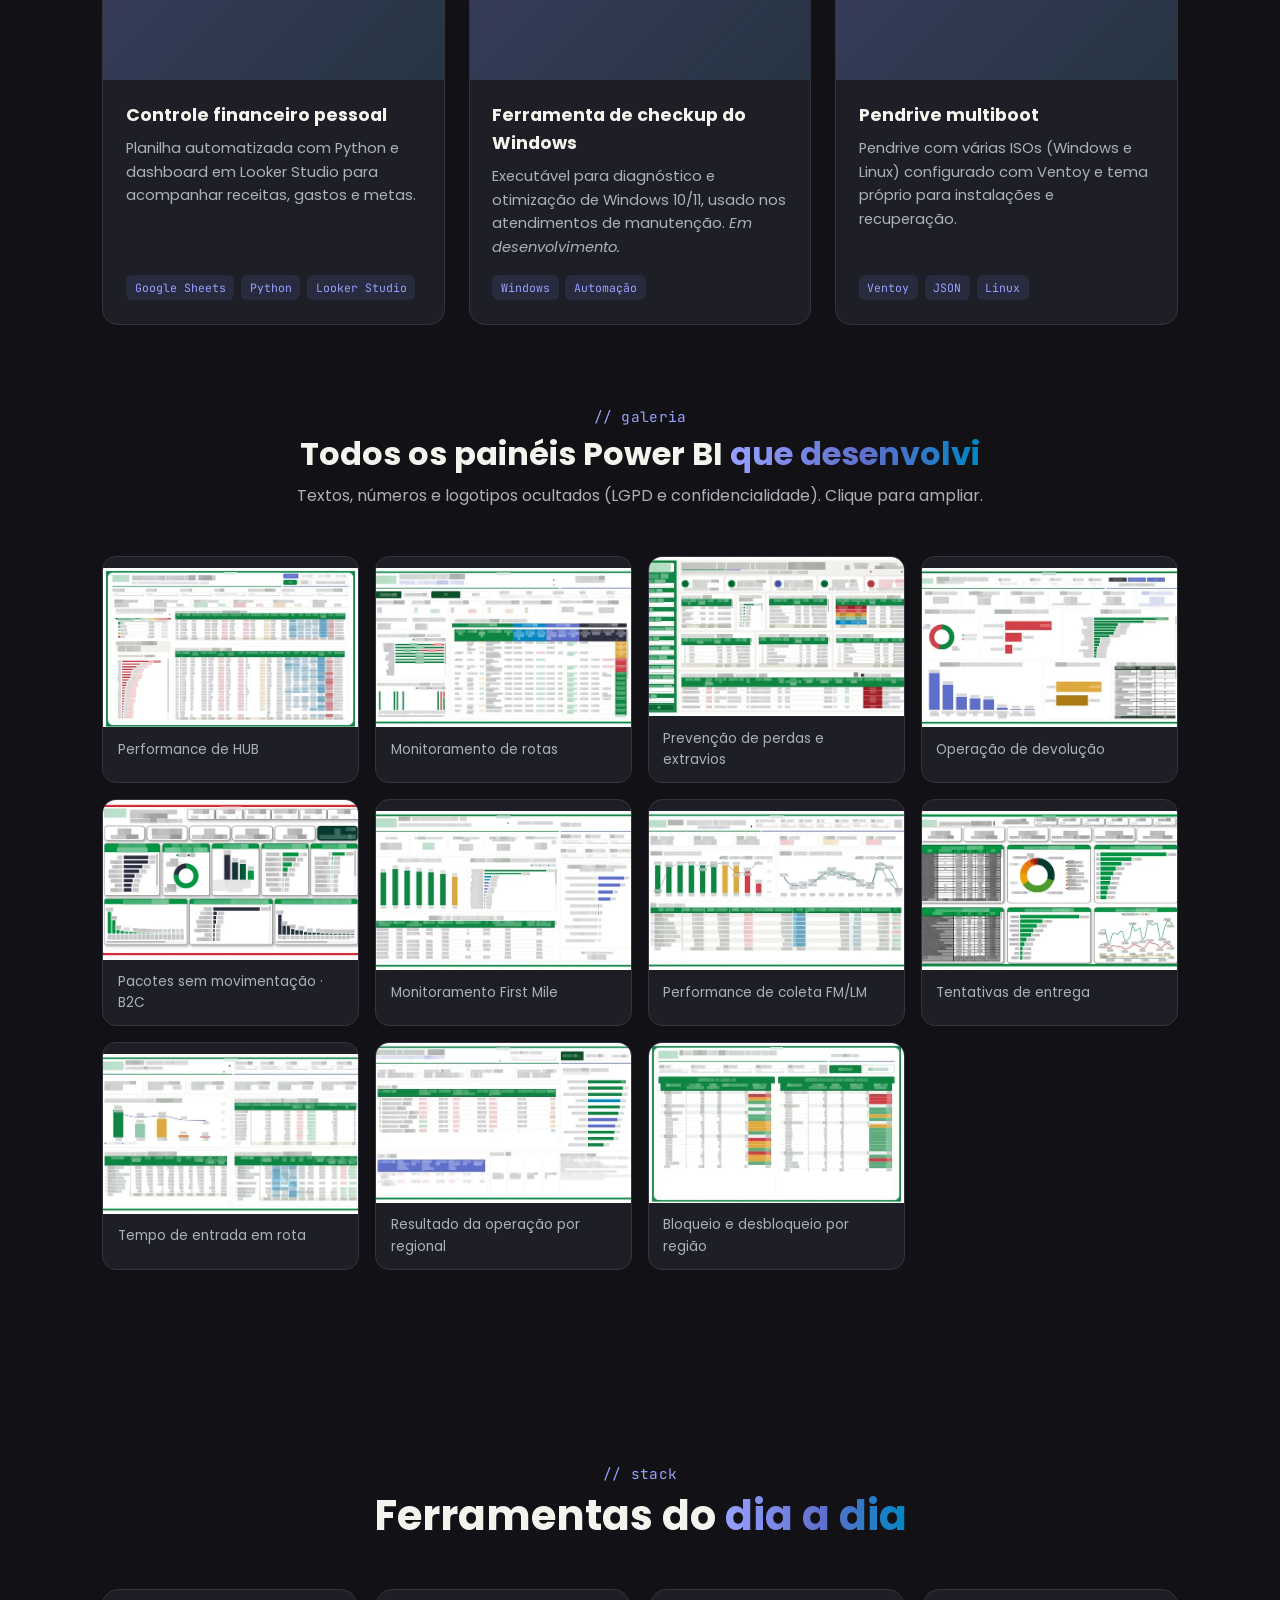
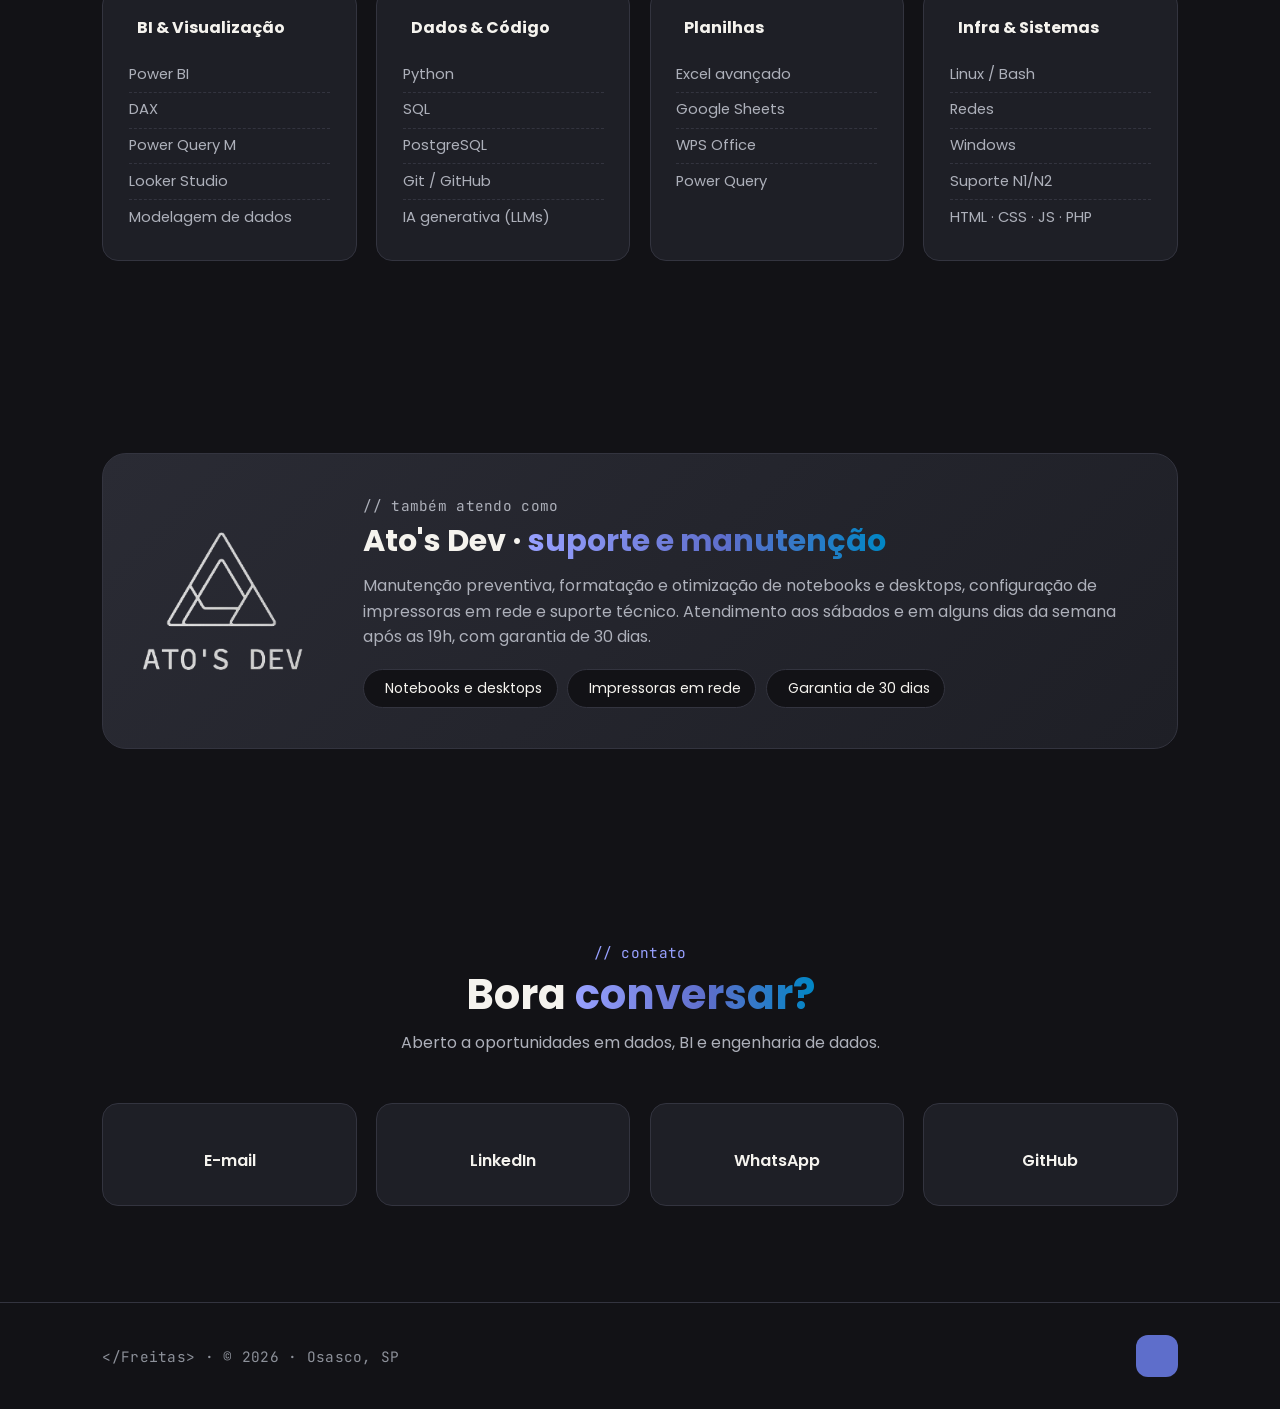
==== commit 5e560224: "Site bilíngue (PT/EN), SEO, desempenho e acessibilidade - Versão em inglês em en/ com seletor PT | E" ====
--- a/index.html
+++ b/index.html
@@ -1,32 +1,67 @@
 <!DOCTYPE html>
-<html lang="pt-br">
+<html lang="pt-BR">
 <head>
     <meta charset="UTF-8" />
     <meta name="viewport" content="width=device-width, initial-scale=1.0" />
-    <title>Samuel Freitas | Analista de Dados</title>
-    <meta name="description" content="Portfólio de Samuel Freitas, Analista de Dados: Power BI, SQL, Python e ETL para logística last mile." />
-    <link rel="icon" href="IMGS/favicon.png" type="image/png" />
+    <title>Samuel Freitas | Analista de Dados · Power BI, SQL e Python</title>
+    <meta name="description" content="Portfólio de Samuel Freitas, Analista de Dados em Osasco – SP: dashboards Power BI, SQL, PostgreSQL, Python e ETL para operações de logística last mile." />
+    <meta name="author" content="Samuel Freitas" />
+    <meta name="theme-color" content="#121216" />
+    <meta name="robots" content="index, follow" />
+
+    <link rel="canonical" href="https://freitaslrs.github.io/portfolio/" />
+    <link rel="alternate" hreflang="pt-BR" href="https://freitaslrs.github.io/portfolio/" />
+    <link rel="alternate" hreflang="en" href="https://freitaslrs.github.io/portfolio/en/" />
+    <link rel="alternate" hreflang="x-default" href="https://freitaslrs.github.io/portfolio/" />
+
+    <!-- Compartilhamento (LinkedIn, WhatsApp, X) -->
     <meta property="og:type" content="website" />
+    <meta property="og:site_name" content="Samuel Freitas" />
     <meta property="og:title" content="Samuel Freitas | Analista de Dados" />
-    <meta property="og:description" content="Power BI, SQL, Python e ETL para logística last mile. 11+ painéis Power BI, projetos de automação e infraestrutura." />
+    <meta property="og:description" content="Dashboards Power BI, SQL, PostgreSQL, Python e ETL para operações de logística last mile." />
     <meta property="og:url" content="https://freitaslrs.github.io/portfolio/" />
     <meta property="og:image" content="https://freitaslrs.github.io/portfolio/IMGS/og-image.jpg" />
+    <meta property="og:image:width" content="1200" />
+    <meta property="og:image:height" content="627" />
+    <meta property="og:image:alt" content="Samuel Freitas, Analista de Dados" />
+    <meta property="og:locale" content="pt_BR" />
+    <meta property="og:locale:alternate" content="en_US" />
     <meta name="twitter:card" content="summary_large_image" />
+
+    <script type="application/ld+json">
+    {
+        "@context": "https://schema.org",
+        "@type": "Person",
+        "name": "Samuel Freitas",
+        "jobTitle": "Analista de Dados",
+        "url": "https://freitaslrs.github.io/portfolio/",
+        "image": "https://freitaslrs.github.io/portfolio/IMGS/og-image.jpg",
+        "address": { "@type": "PostalAddress", "addressLocality": "Osasco", "addressRegion": "SP", "addressCountry": "BR" },
+        "alumniOf": [{ "@type": "CollegeOrUniversity", "name": "Universidade Anhembi Morumbi" }],
+        "knowsAbout": ["Power BI", "DAX", "SQL", "PostgreSQL", "Python", "ETL", "Engenharia de dados", "Logística last mile"],
+        "knowsLanguage": ["pt-BR", "en"],
+        "sameAs": ["https://www.linkedin.com/in/samuel-freitas-95b9a324a", "https://github.com/FreitaslrS"]
+    }
+    </script>
+
+    <link rel="icon" href="IMGS/favicon.png" type="image/png" />
     <link rel="preconnect" href="https://fonts.googleapis.com" />
     <link rel="preconnect" href="https://fonts.gstatic.com" crossorigin />
-    <link href="https://fonts.googleapis.com/css2?family=Poppins:wght@300;400;500;600;700;800&family=JetBrains+Mono:wght@400;600&display=swap" rel="stylesheet" />
+    <link href="https://fonts.googleapis.com/css2?family=Poppins:wght@400;600;700;800&family=JetBrains+Mono:wght@400;600&display=swap" rel="stylesheet" />
     <link href="CSS/boxicons/css/boxicons.min.css" rel="stylesheet" />
     <link rel="stylesheet" href="CSS/style.css" />
+    <script src="JS/script.js" defer></script>
 </head>
 <body>
+    <a class="skip-link" href="#conteudo">Pular para o conteúdo</a>
 
     <!-- Cabeçalho -->
     <header class="header">
         <a href="#home" class="logo">
-            <img src="IMGS/logo-mark.png" alt="Logo" />
+            <img src="IMGS/logo-mark.webp" alt="" width="144" height="125" />
             <span>samuel<b>.freitas</b></span>
         </a>
-        <nav class="nav" id="nav">
+        <nav class="nav" id="nav" aria-label="Seções">
             <a href="#home">Início</a>
             <a href="#sobre">Sobre</a>
             <a href="#projetos">Projetos</a>
@@ -34,56 +69,63 @@
             <a href="#servicos">Ato's Dev</a>
             <a href="#contato">Contato</a>
         </nav>
-        <button class="menu-hamburger" id="menu" aria-label="Abrir menu">
-            <span class="bar1"></span><span class="bar2"></span><span class="bar3"></span>
-        </button>
+        <div class="header-actions">
+            <nav class="lang" aria-label="Idioma">
+                <span aria-current="page">PT</span>
+                <a href="en/" hreflang="en" lang="en">EN<span class="sr-only"> (English version)</span></a>
+            </nav>
+            <button class="menu-hamburger" id="menu" aria-label="Abrir menu" aria-controls="nav" aria-expanded="false"
+                    data-label-open="Abrir menu" data-label-close="Fechar menu">
+                <span class="bar1"></span><span class="bar2"></span><span class="bar3"></span>
+            </button>
+        </div>
     </header>
 
-    <main>
+    <main id="conteudo" tabindex="-1">
         <!-- Home -->
         <section class="home" id="home">
             <div class="home-content">
                 <p class="tag mono">&gt; olá, eu sou o</p>
                 <h1>Samuel Freitas</h1>
-                <h2>Analista de <span class="grad">Dados</span></h2>
+                <p class="home-role">Analista de <span class="grad">Dados</span></p>
                 <p class="lead">
                     Transformo dados operacionais em decisão. Construo pipelines
                     <b>ETL em Python</b>, bancos em <b>PostgreSQL</b> e dashboards em
                     <b>Power BI</b> para operações de logística last mile, em um ambiente
                     bilíngue português/chinês.
                 </p>
-                <div class="chips">
-                    <span>Power BI</span><span>DAX</span><span>Power Query M</span>
-                    <span>SQL</span><span>PostgreSQL</span><span>Python</span><span>ETL</span><span>IA aplicada</span>
-                </div>
+                <ul class="chips" aria-label="Principais tecnologias">
+                    <li>Power BI</li><li>DAX</li><li>Power Query M</li>
+                    <li>SQL</li><li>PostgreSQL</li><li>Python</li><li>ETL</li><li>IA aplicada</li>
+                </ul>
                 <div class="home-actions">
                     <a href="Arquivos/Curriculo/Curriculo_Samuel_Freitas.pdf" class="btn" download>
-                        <i class="bx bx-download"></i> Baixar currículo
+                        <i class="bx bx-download" aria-hidden="true"></i> Baixar currículo <span class="sr-only">(PDF)</span>
                     </a>
                     <a href="#projetos" class="btn btn-ghost">Ver projetos</a>
                 </div>
                 <div class="social-media">
-                    <a href="https://www.linkedin.com/in/samuel-freitas-95b9a324a" target="_blank" rel="noopener noreferrer" aria-label="LinkedIn"><i class="bx bxl-linkedin"></i></a>
-                    <a href="https://github.com/FreitaslrS" target="_blank" rel="noopener noreferrer" aria-label="GitHub"><i class="bx bxl-github"></i></a>
-                    <a href="mailto:samuelfreitas.ti@outlook.com" aria-label="E-mail"><i class="bx bx-envelope"></i></a>
-                    <a href="https://wa.me/5511966000037" target="_blank" rel="noopener noreferrer" aria-label="WhatsApp"><i class="bx bxl-whatsapp"></i></a>
+                    <a href="https://www.linkedin.com/in/samuel-freitas-95b9a324a" target="_blank" rel="noopener noreferrer" aria-label="LinkedIn (abre em nova aba)"><i class="bx bxl-linkedin" aria-hidden="true"></i></a>
+                    <a href="https://github.com/FreitaslrS" target="_blank" rel="noopener noreferrer" aria-label="GitHub (abre em nova aba)"><i class="bx bxl-github" aria-hidden="true"></i></a>
+                    <a href="mailto:samuelfreitas.ti@outlook.com" aria-label="E-mail"><i class="bx bx-envelope" aria-hidden="true"></i></a>
+                    <a href="https://wa.me/5511966000037" target="_blank" rel="noopener noreferrer" aria-label="WhatsApp (abre em nova aba)"><i class="bx bxl-whatsapp" aria-hidden="true"></i></a>
                 </div>
             </div>
             <div class="home-img">
                 <div class="photo-frame">
-                    <img src="IMGS/minha-foto.jpg" alt="Foto de Samuel Freitas" />
-                </div>
-                <div class="float-card fc-1"><i class="bx bx-data"></i><div><b>30M+</b><small>registros tratados</small></div></div>
-                <div class="float-card fc-2"><i class="bx bx-bar-chart-alt-2"></i><div><b>Power BI</b><small>usado pela presidência</small></div></div>
+                    <img src="IMGS/minha-foto.webp" alt="Foto de Samuel Freitas" width="320" height="400" fetchpriority="high" />
+                </div>
+                <div class="float-card fc-1"><i class="bx bx-data" aria-hidden="true"></i><div><b>30M+</b><small>registros tratados</small></div></div>
+                <div class="float-card fc-2"><i class="bx bx-bar-chart-alt-2" aria-hidden="true"></i><div><b>Power BI</b><small>usado pela presidência</small></div></div>
             </div>
         </section>
 
         <!-- Números -->
-        <section class="stats reveal">
+        <section class="stats reveal" aria-label="Números">
             <div class="stat"><b>11+</b><span>painéis Power BI em produção</span></div>
             <div class="stat"><b>30M+</b><span>registros em um único modelo</span></div>
             <div class="stat"><b>400 MB</b><span>arquivos processados em streaming</span></div>
-            <div class="stat"><b>PT · 中文</b><span>reports bilíngues para a liderança</span></div>
+            <div class="stat"><b>PT · <span lang="zh">中文</span></b><span>reports bilíngues para a liderança</span></div>
         </section>
 
         <!-- Sobre -->
@@ -113,25 +155,25 @@
                         negócio, e converso bem com todos esses lados.
                     </p>
                 </div>
-                <ol class="timeline reveal">
+                <ol class="timeline reveal" aria-label="Experiência e formação">
                     <li>
                         <span class="tl-date">02/2026 – atual</span>
-                        <h4>Analista de Dados Pleno</h4>
+                        <h3>Analista de Dados Pleno</h3>
                         <p>Logística last mile · ETL, PostgreSQL, Power BI, reports PT/ZH</p>
                     </li>
                     <li>
                         <span class="tl-date">11/2023 – 01/2026</span>
-                        <h4>Analista de Dados Jr. / Auxiliar de TI</h4>
+                        <h3>Analista de Dados Jr. / Auxiliar de TI</h3>
                         <p>Transportadora · economia de R$ 50 mil em precificação, TMS (SSW), Microsoft 365/Teams e dashboards</p>
                     </li>
                     <li>
                         <span class="tl-date">11/2020 – 09/2023</span>
-                        <h4>Gerente de Operações</h4>
+                        <h3>Gerente de Operações</h3>
                         <p>Varejo · caixa, compras, recebimento e estoque</p>
                     </li>
                     <li>
                         <span class="tl-date">Formação</span>
-                        <h4>Ciência da Computação (cursando)</h4>
+                        <h3>Ciência da Computação (cursando)</h3>
                         <p>Anhembi Morumbi · Técnico em Redes – ITB (2021)</p>
                     </li>
                 </ol>
@@ -146,95 +188,96 @@
                 <p class="subtitle">Painéis corporativos aparecem com as informações ocultadas por confidencialidade.</p>
             </div>
 
-            <div class="filters reveal" role="tablist">
-                <button class="filter active" data-filter="all">Todos</button>
-                <button class="filter" data-filter="dados">Dados & BI</button>
-                <button class="filter" data-filter="web">Web</button>
-                <button class="filter" data-filter="auto">Automação & Infra</button>
+            <div class="filters reveal" role="group" aria-label="Filtrar projetos por categoria">
+                <button type="button" class="filter active" data-filter="all" aria-pressed="true">Todos</button>
+                <button type="button" class="filter" data-filter="dados" aria-pressed="false">Dados &amp; BI</button>
+                <button type="button" class="filter" data-filter="web" aria-pressed="false">Web</button>
+                <button type="button" class="filter" data-filter="auto" aria-pressed="false">Automação &amp; Infra</button>
             </div>
 
             <div class="projetos-grid">
                 <article class="card reveal" data-cat="dados">
-                    <button class="card-img zoom" data-full="IMGS/paineis/performance-hub.jpg" data-title="Performance de HUB"><img src="IMGS/paineis/performance-hub.jpg" alt="Performance de HUB" loading="lazy" /><span class="badge"><i class="bx bx-lock-alt"></i> dados ocultados</span></button>
+                    <button type="button" class="card-img zoom" data-full="IMGS/paineis/performance-hub.webp" data-title="Performance de HUB"><img src="IMGS/paineis/thumbs/performance-hub.webp" alt="Ampliar painel: Performance de HUB" width="640" height="406" loading="lazy" decoding="async" /><span class="badge"><i class="bx bx-lock-alt" aria-hidden="true"></i> dados ocultados</span></button>
                     <div class="card-body">
                         <h3>Torre de Controle · Performance de HUBs</h3>
                         <p>Painel de performance de 4 hubs de last mile, usado pela presidência. ETL em Python com leitura em streaming de arquivos de 300–400 MB → PostgreSQL → Power BI, com 30M+ registros.</p>
-                        <div class="tags"><span>Python</span><span>PostgreSQL</span><span>Power BI</span><span>DAX</span></div>
+                        <ul class="tags" aria-label="Tecnologias"><li>Python</li><li>PostgreSQL</li><li>Power BI</li><li>DAX</li></ul>
                     </div>
                 </article>
 
                 <article class="card reveal" data-cat="dados">
-                    <button class="card-img zoom" data-full="IMGS/paineis/monitor-rotas.jpg" data-title="Monitoramento de rotas"><img src="IMGS/paineis/monitor-rotas.jpg" alt="Monitoramento de rotas" loading="lazy" /><span class="badge"><i class="bx bx-lock-alt"></i> dados ocultados</span></button>
+                    <button type="button" class="card-img zoom" data-full="IMGS/paineis/monitor-rotas.webp" data-title="Monitoramento de rotas"><img src="IMGS/paineis/thumbs/monitor-rotas.webp" alt="Ampliar painel: Monitoramento de rotas" width="640" height="367" loading="lazy" decoding="async" /><span class="badge"><i class="bx bx-lock-alt" aria-hidden="true"></i> dados ocultados</span></button>
                     <div class="card-body">
                         <h3>Monitor de Expedição Last Mile</h3>
                         <p>Acompanha a saída das rotas noturnas e aponta o gargalo de cada atraso: doca, carregamento ou liberação. Fonte em Google Sheets, título bilíngue PT/ZH.</p>
-                        <div class="tags"><span>Power BI</span><span>Power Query M</span><span>Google Sheets</span></div>
+                        <ul class="tags" aria-label="Tecnologias"><li>Power BI</li><li>Power Query M</li><li>Google Sheets</li></ul>
                     </div>
                 </article>
 
                 <article class="card reveal" data-cat="dados">
-                    <button class="card-img zoom" data-full="IMGS/paineis/perdas-extravio.jpg" data-title="Prevenção de perdas e extravios"><img src="IMGS/paineis/perdas-extravio.jpg" alt="Prevenção de perdas e extravios" loading="lazy" /><span class="badge"><i class="bx bx-lock-alt"></i> dados ocultados</span></button>
+                    <button type="button" class="card-img zoom" data-full="IMGS/paineis/perdas-extravio.webp" data-title="Prevenção de perdas e extravios"><img src="IMGS/paineis/thumbs/perdas-extravio.webp" alt="Ampliar painel: Prevenção de perdas e extravios" width="640" height="367" loading="lazy" decoding="async" /><span class="badge"><i class="bx bx-lock-alt" aria-hidden="true"></i> dados ocultados</span></button>
                     <div class="card-body">
                         <h3>Prevenção de Perdas e Extravios</h3>
                         <p>Monitora pacotes em risco, valores envolvidos e responsáveis por etapa, com filtros por região e cliente para agir antes da perda.</p>
-                        <div class="tags"><span>SQL</span><span>PostgreSQL</span><span>Power BI</span><span>DAX</span></div>
+                        <ul class="tags" aria-label="Tecnologias"><li>SQL</li><li>PostgreSQL</li><li>Power BI</li><li>DAX</li></ul>
                     </div>
                 </article>
 
                 <article class="card reveal" data-cat="dados">
-                    <button class="card-img zoom" data-full="IMGS/paineis/devolucao.jpg" data-title="Operação de devolução"><img src="IMGS/paineis/devolucao.jpg" alt="Operação de devolução" loading="lazy" /><span class="badge"><i class="bx bx-lock-alt"></i> dados ocultados</span></button>
+                    <button type="button" class="card-img zoom" data-full="IMGS/paineis/devolucao.webp" data-title="Operação de devolução"><img src="IMGS/paineis/thumbs/devolucao.webp" alt="Ampliar painel: Operação de devolução" width="640" height="367" loading="lazy" decoding="async" /><span class="badge"><i class="bx bx-lock-alt" aria-hidden="true"></i> dados ocultados</span></button>
                     <div class="card-body">
                         <h3>Ciclo de Vida da Devolução</h3>
                         <p>Redesenho do painel de logística reversa. Corrigi um filtro no ETL que descartava ~63% dos registros válidos e devolvi a confiança no indicador.</p>
-                        <div class="tags"><span>Python</span><span>SQL</span><span>Power BI</span><span>Data Quality</span></div>
+                        <ul class="tags" aria-label="Tecnologias"><li>Python</li><li>SQL</li><li>Power BI</li><li>Data Quality</li></ul>
                     </div>
                 </article>
 
                 <article class="card reveal" data-cat="web">
-                    <div class="card-img img-top"><img src="IMGS/projetos/ks-conexao.jpg" alt="Site KS Conexão" loading="lazy" /></div>
+                    <div class="card-img img-top"><img src="IMGS/projetos/ks-conexao.webp" alt="Página inicial do site KS Conexão" width="640" height="969" loading="lazy" decoding="async" /></div>
                     <div class="card-body">
                         <h3>KS Conexão · site institucional</h3>
                         <p>Site para empresa de instalações elétricas com área do cliente, pedido de orçamento, blog e painel administrativo.</p>
-                        <div class="tags"><span>PHP</span><span>MySQL</span><span>HTML/CSS</span><span>JavaScript</span></div>
+                        <ul class="tags" aria-label="Tecnologias"><li>PHP</li><li>MySQL</li><li>HTML/CSS</li><li>JavaScript</li></ul>
                     </div>
                 </article>
 
                 <article class="card card-icon reveal" data-cat="auto">
-                    <div class="card-ico"><i class="bx bxl-telegram"></i></div>
+                    <div class="card-ico" aria-hidden="true"><i class="bx bxl-telegram"></i></div>
                     <div class="card-body">
                         <h3>Monitor de USB com alertas</h3>
                         <p>Script que detecta dispositivos USB conectados, registra log e envia alerta com captura de tela pelo Telegram.</p>
-                        <div class="tags"><span>Python</span><span>PowerShell</span><span>Telegram API</span></div>
+                        <ul class="tags" aria-label="Tecnologias"><li>Python</li><li>PowerShell</li><li>Telegram API</li></ul>
                     </div>
                 </article>
 
                 <article class="card card-icon reveal" data-cat="dados">
-                    <div class="card-ico"><i class="bx bx-wallet"></i></div>
+                    <div class="card-ico" aria-hidden="true"><i class="bx bx-wallet"></i></div>
                     <div class="card-body">
                         <h3>Controle financeiro pessoal</h3>
                         <p>Planilha automatizada com Python e dashboard em Looker Studio para acompanhar receitas, gastos e metas.</p>
-                        <div class="tags"><span>Google Sheets</span><span>Python</span><span>Looker Studio</span></div>
+                        <ul class="tags" aria-label="Tecnologias"><li>Google Sheets</li><li>Python</li><li>Looker Studio</li></ul>
                     </div>
                 </article>
 
                 <article class="card card-icon reveal" data-cat="auto">
-                    <div class="card-ico"><i class="bx bx-wrench"></i></div>
+                    <div class="card-ico" aria-hidden="true"><i class="bx bx-wrench"></i></div>
                     <div class="card-body">
                         <h3>Ferramenta de checkup do Windows</h3>
                         <p>Executável para diagnóstico e otimização de Windows 10/11, usado nos atendimentos de manutenção. <em>Em desenvolvimento.</em></p>
-                        <div class="tags"><span>Windows</span><span>Automação</span></div>
+                        <ul class="tags" aria-label="Tecnologias"><li>Windows</li><li>Automação</li></ul>
                     </div>
                 </article>
 
                 <article class="card card-icon reveal" data-cat="auto">
-                    <div class="card-ico"><i class="bx bx-usb"></i></div>
+                    <div class="card-ico" aria-hidden="true"><i class="bx bx-usb"></i></div>
                     <div class="card-body">
                         <h3>Pendrive multiboot</h3>
                         <p>Pendrive com várias ISOs (Windows e Linux) configurado com Ventoy e tema próprio para instalações e recuperação.</p>
-                        <div class="tags"><span>Ventoy</span><span>JSON</span><span>Linux</span></div>
-                    </div>
-                </article>
-            </div>
+                        <ul class="tags" aria-label="Tecnologias"><li>Ventoy</li><li>JSON</li><li>Linux</li></ul>
+                    </div>
+                </article>
+            </div>
+            <p class="sr-only" id="filtro-status" aria-live="polite"></p>
 
             <div class="galeria">
                 <div class="section-title reveal">
@@ -243,17 +286,17 @@
                     <p class="subtitle">Textos, números e logotipos ocultados (LGPD e confidencialidade). Clique para ampliar.</p>
                 </div>
                 <div class="gal-grid">
-                <button class="gal-item zoom reveal" data-full="IMGS/paineis/performance-hub.jpg" data-title="Performance de HUB"><img src="IMGS/paineis/performance-hub.jpg" alt="Performance de HUB" loading="lazy" /><span>Performance de HUB</span></button>
-                <button class="gal-item zoom reveal" data-full="IMGS/paineis/monitor-rotas.jpg" data-title="Monitoramento de rotas"><img src="IMGS/paineis/monitor-rotas.jpg" alt="Monitoramento de rotas" loading="lazy" /><span>Monitoramento de rotas</span></button>
-                <button class="gal-item zoom reveal" data-full="IMGS/paineis/perdas-extravio.jpg" data-title="Prevenção de perdas e extravios"><img src="IMGS/paineis/perdas-extravio.jpg" alt="Prevenção de perdas e extravios" loading="lazy" /><span>Prevenção de perdas e extravios</span></button>
-                <button class="gal-item zoom reveal" data-full="IMGS/paineis/devolucao.jpg" data-title="Operação de devolução"><img src="IMGS/paineis/devolucao.jpg" alt="Operação de devolução" loading="lazy" /><span>Operação de devolução</span></button>
-                <button class="gal-item zoom reveal" data-full="IMGS/paineis/backlog-b2c.jpg" data-title="Pacotes sem movimentação · B2C"><img src="IMGS/paineis/backlog-b2c.jpg" alt="Pacotes sem movimentação · B2C" loading="lazy" /><span>Pacotes sem movimentação · B2C</span></button>
-                <button class="gal-item zoom reveal" data-full="IMGS/paineis/first-mile.jpg" data-title="Monitoramento First Mile"><img src="IMGS/paineis/first-mile.jpg" alt="Monitoramento First Mile" loading="lazy" /><span>Monitoramento First Mile</span></button>
-                <button class="gal-item zoom reveal" data-full="IMGS/paineis/performance-coleta.jpg" data-title="Performance de coleta FM/LM"><img src="IMGS/paineis/performance-coleta.jpg" alt="Performance de coleta FM/LM" loading="lazy" /><span>Performance de coleta FM/LM</span></button>
-                <button class="gal-item zoom reveal" data-full="IMGS/paineis/tentativas-entrega.jpg" data-title="Tentativas de entrega"><img src="IMGS/paineis/tentativas-entrega.jpg" alt="Tentativas de entrega" loading="lazy" /><span>Tentativas de entrega</span></button>
-                <button class="gal-item zoom reveal" data-full="IMGS/paineis/tempo-entrada-rota.jpg" data-title="Tempo de entrada em rota"><img src="IMGS/paineis/tempo-entrada-rota.jpg" alt="Tempo de entrada em rota" loading="lazy" /><span>Tempo de entrada em rota</span></button>
-                <button class="gal-item zoom reveal" data-full="IMGS/paineis/resultado-regional.jpg" data-title="Resultado da operação por regional"><img src="IMGS/paineis/resultado-regional.jpg" alt="Resultado da operação por regional" loading="lazy" /><span>Resultado da operação por regional</span></button>
-                <button class="gal-item zoom reveal" data-full="IMGS/paineis/bloqueio-vtga.jpg" data-title="Bloqueio e desbloqueio por região"><img src="IMGS/paineis/bloqueio-vtga.jpg" alt="Bloqueio e desbloqueio por região" loading="lazy" /><span>Bloqueio e desbloqueio por região</span></button>
+                <button type="button" class="gal-item zoom reveal" data-full="IMGS/paineis/performance-hub.webp" data-title="Performance de HUB"><img src="IMGS/paineis/thumbs/performance-hub.webp" alt="" width="640" height="406" loading="lazy" decoding="async" /><span>Performance de HUB</span></button>
+                <button type="button" class="gal-item zoom reveal" data-full="IMGS/paineis/monitor-rotas.webp" data-title="Monitoramento de rotas"><img src="IMGS/paineis/thumbs/monitor-rotas.webp" alt="" width="640" height="367" loading="lazy" decoding="async" /><span>Monitoramento de rotas</span></button>
+                <button type="button" class="gal-item zoom reveal" data-full="IMGS/paineis/perdas-extravio.webp" data-title="Prevenção de perdas e extravios"><img src="IMGS/paineis/thumbs/perdas-extravio.webp" alt="" width="640" height="367" loading="lazy" decoding="async" /><span>Prevenção de perdas e extravios</span></button>
+                <button type="button" class="gal-item zoom reveal" data-full="IMGS/paineis/devolucao.webp" data-title="Operação de devolução"><img src="IMGS/paineis/thumbs/devolucao.webp" alt="" width="640" height="367" loading="lazy" decoding="async" /><span>Operação de devolução</span></button>
+                <button type="button" class="gal-item zoom reveal" data-full="IMGS/paineis/backlog-b2c.webp" data-title="Pacotes sem movimentação · B2C"><img src="IMGS/paineis/thumbs/backlog-b2c.webp" alt="" width="640" height="370" loading="lazy" decoding="async" /><span>Pacotes sem movimentação · B2C</span></button>
+                <button type="button" class="gal-item zoom reveal" data-full="IMGS/paineis/first-mile.webp" data-title="Monitoramento First Mile"><img src="IMGS/paineis/thumbs/first-mile.webp" alt="" width="640" height="367" loading="lazy" decoding="async" /><span>Monitoramento First Mile</span></button>
+                <button type="button" class="gal-item zoom reveal" data-full="IMGS/paineis/performance-coleta.webp" data-title="Performance de coleta FM/LM"><img src="IMGS/paineis/thumbs/performance-coleta.webp" alt="" width="640" height="367" loading="lazy" decoding="async" /><span>Performance de coleta FM/LM</span></button>
+                <button type="button" class="gal-item zoom reveal" data-full="IMGS/paineis/tentativas-entrega.webp" data-title="Tentativas de entrega"><img src="IMGS/paineis/thumbs/tentativas-entrega.webp" alt="" width="640" height="367" loading="lazy" decoding="async" /><span>Tentativas de entrega</span></button>
+                <button type="button" class="gal-item zoom reveal" data-full="IMGS/paineis/tempo-entrada-rota.webp" data-title="Tempo de entrada em rota"><img src="IMGS/paineis/thumbs/tempo-entrada-rota.webp" alt="" width="640" height="367" loading="lazy" decoding="async" /><span>Tempo de entrada em rota</span></button>
+                <button type="button" class="gal-item zoom reveal" data-full="IMGS/paineis/resultado-regional.webp" data-title="Resultado da operação por regional"><img src="IMGS/paineis/thumbs/resultado-regional.webp" alt="" width="640" height="367" loading="lazy" decoding="async" /><span>Resultado da operação por regional</span></button>
+                <button type="button" class="gal-item zoom reveal" data-full="IMGS/paineis/bloqueio-vtga.webp" data-title="Bloqueio e desbloqueio por região"><img src="IMGS/paineis/thumbs/bloqueio-vtga.webp" alt="" width="640" height="406" loading="lazy" decoding="async" /><span>Bloqueio e desbloqueio por região</span></button>
                 </div>
             </div>
         </section>
@@ -266,19 +309,19 @@
             </div>
             <div class="stack-grid">
                 <div class="stack-box reveal">
-                    <h3><i class="bx bx-bar-chart-square"></i> BI & Visualização</h3>
+                    <h3><i class="bx bx-bar-chart-square" aria-hidden="true"></i> BI &amp; Visualização</h3>
                     <ul><li>Power BI</li><li>DAX</li><li>Power Query M</li><li>Looker Studio</li><li>Modelagem de dados</li></ul>
                 </div>
                 <div class="stack-box reveal">
-                    <h3><i class="bx bx-code-alt"></i> Dados & Código</h3>
+                    <h3><i class="bx bx-code-alt" aria-hidden="true"></i> Dados &amp; Código</h3>
                     <ul><li>Python</li><li>SQL</li><li>PostgreSQL</li><li>Git / GitHub</li><li>IA generativa (LLMs)</li></ul>
                 </div>
                 <div class="stack-box reveal">
-                    <h3><i class="bx bx-spreadsheet"></i> Planilhas</h3>
+                    <h3><i class="bx bx-spreadsheet" aria-hidden="true"></i> Planilhas</h3>
                     <ul><li>Excel avançado</li><li>Google Sheets</li><li>WPS Office</li><li>Power Query</li></ul>
                 </div>
                 <div class="stack-box reveal">
-                    <h3><i class="bx bx-server"></i> Infra & Sistemas</h3>
+                    <h3><i class="bx bx-server" aria-hidden="true"></i> Infra &amp; Sistemas</h3>
                     <ul><li>Linux / Bash</li><li>Redes</li><li>Windows</li><li>Suporte N1/N2</li><li>HTML · CSS · JS · PHP</li></ul>
                 </div>
             </div>
@@ -287,16 +330,16 @@
         <!-- Ato's Dev -->
         <section class="servicos" id="servicos">
             <div class="servicos-wrap reveal">
-                <img src="IMGS/logo-atosdev.png" alt="Ato's Dev" class="servicos-logo" />
+                <img src="IMGS/logo-atosdev.webp" alt="Logo da Ato's Dev" class="servicos-logo" width="210" height="182" loading="lazy" decoding="async" />
                 <div>
                     <p class="mono">// também atendo como</p>
                     <h2>Ato's Dev · <span class="grad">suporte e manutenção</span></h2>
                     <p>Manutenção preventiva, formatação e otimização de notebooks e desktops, configuração de impressoras em rede e suporte técnico. Atendimento aos sábados e em alguns dias da semana após as 19h, com garantia de 30 dias.</p>
-                    <div class="servicos-list">
-                        <span><i class="bx bx-laptop"></i> Notebooks e desktops</span>
-                        <span><i class="bx bx-printer"></i> Impressoras em rede</span>
-                        <span><i class="bx bx-shield-quarter"></i> Garantia de 30 dias</span>
-                    </div>
+                    <ul class="servicos-list">
+                        <li><i class="bx bx-laptop" aria-hidden="true"></i> Notebooks e desktops</li>
+                        <li><i class="bx bx-printer" aria-hidden="true"></i> Impressoras em rede</li>
+                        <li><i class="bx bx-shield-quarter" aria-hidden="true"></i> Garantia de 30 dias</li>
+                    </ul>
                 </div>
             </div>
         </section>
@@ -310,16 +353,16 @@
             </div>
             <div class="contato-grid">
                 <a class="contato-card reveal" href="mailto:samuelfreitas.ti@outlook.com">
-                    <i class="bx bx-envelope"></i><b>E-mail</b><span>samuelfreitas.ti@outlook.com</span>
+                    <i class="bx bx-envelope" aria-hidden="true"></i><b>E-mail</b>
                 </a>
                 <a class="contato-card reveal" href="https://www.linkedin.com/in/samuel-freitas-95b9a324a" target="_blank" rel="noopener noreferrer">
-                    <i class="bx bxl-linkedin"></i><b>LinkedIn</b><span>/in/samuel-freitas</span>
+                    <i class="bx bxl-linkedin" aria-hidden="true"></i><b>LinkedIn</b><span class="sr-only">(abre em nova aba)</span>
                 </a>
                 <a class="contato-card reveal" href="https://wa.me/5511966000037" target="_blank" rel="noopener noreferrer">
-                    <i class="bx bxl-whatsapp"></i><b>WhatsApp</b><span>(11) 96600-0037</span>
+                    <i class="bx bxl-whatsapp" aria-hidden="true"></i><b>WhatsApp</b><span class="sr-only">(abre em nova aba)</span>
                 </a>
                 <a class="contato-card reveal" href="https://github.com/FreitaslrS" target="_blank" rel="noopener noreferrer">
-                    <i class="bx bxl-github"></i><b>GitHub</b><span>FreitaslrS</span>
+                    <i class="bx bxl-github" aria-hidden="true"></i><b>GitHub</b><span class="sr-only">(abre em nova aba)</span>
                 </a>
             </div>
         </section>
@@ -327,14 +370,12 @@
 
     <footer class="footer">
         <p class="mono">&lt;/Freitas&gt; · © <span id="ano">2026</span> · Osasco, SP</p>
-        <a href="#home" class="to-top" aria-label="Voltar ao topo"><i class="bx bx-up-arrow-alt"></i></a>
+        <a href="#home" class="to-top" aria-label="Voltar ao topo"><i class="bx bx-up-arrow-alt" aria-hidden="true"></i></a>
     </footer>
 
-    <div class="lightbox" id="lightbox" aria-hidden="true">
-        <button class="lb-close" aria-label="Fechar"><i class="bx bx-x"></i></button>
-        <figure><img src="" alt="" /><figcaption></figcaption></figure>
+    <div class="lightbox" id="lightbox" role="dialog" aria-modal="true" aria-label="Painel ampliado" aria-hidden="true" inert>
+        <button type="button" class="lb-close" aria-label="Fechar"><i class="bx bx-x" aria-hidden="true"></i></button>
+        <figure><img alt="" /><figcaption></figcaption></figure>
     </div>
-
-    <script src="JS/script.js"></script>
 </body>
 </html>
--- a/CSS/style.css
+++ b/CSS/style.css
@@ -7,7 +7,7 @@
     --grafite: #1e1f26;
     --grafite-2: #2a2b34;
     --borda: #33343f;
-    --cinza: #82868f;
+    --cinza: #8d919a; /* contraste AA (4.5:1) sobre o grafite */
     --cinza-claro: #adb0ba;
     --offwhite: #f5f3ee;
     --indigo: #5e6ecb;
@@ -34,10 +34,18 @@
         radial-gradient(600px 400px at 85% 10%, rgba(94,110,203,.18), transparent 70%),
         radial-gradient(500px 400px at 5% 60%, rgba(0,134,196,.10), transparent 70%);
 }
-img { max-width: 100%; display: block; }
+img { max-width: 100%; height: auto; display: block; }
 a { color: inherit; text-decoration: none; }
 b { font-weight: 600; }
 .mono { font-family: "JetBrains Mono", monospace; color: var(--lavanda); font-size: .9rem; letter-spacing: .02em; }
+.sr-only { position: absolute; width: 1px; height: 1px; padding: 0; margin: -1px; overflow: hidden; clip: rect(0 0 0 0); white-space: nowrap; border: 0; }
+.skip-link {
+    position: fixed; top: .6rem; left: .6rem; z-index: 300; padding: .6rem 1rem; border-radius: 10px;
+    background: var(--lavanda); color: var(--preto); font-weight: 600; transform: translateY(-160%); transition: transform .2s;
+}
+.skip-link:focus { transform: none; }
+main:focus { outline: none; }
+:focus-visible { outline: 3px solid var(--lavanda); outline-offset: 3px; border-radius: 6px; }
 .grad { background: var(--grad); -webkit-background-clip: text; background-clip: text; color: transparent; }
 
 section { padding: 6rem 8%; }
@@ -74,6 +82,12 @@
 .nav { display: flex; gap: .4rem; }
 .nav a { padding: .45rem .9rem; border-radius: 999px; color: var(--cinza-claro); font-size: .95rem; transition: .25s; }
 .nav a:hover, .nav a.active { color: var(--offwhite); background: var(--grafite-2); }
+.header-actions { display: flex; align-items: center; gap: .8rem; }
+.lang { display: flex; align-items: center; gap: .15rem; padding: .2rem; border-radius: 999px; border: 1px solid var(--borda); font-family: "JetBrains Mono", monospace; font-size: .8rem; }
+.lang a, .lang span { padding: .25rem .6rem; border-radius: 999px; }
+.lang span { background: var(--indigo); color: #fff; }
+.lang a { color: var(--cinza-claro); transition: .25s; }
+.lang a:hover { color: var(--offwhite); background: var(--grafite-2); }
 .menu-hamburger { display: none; background: none; border: 0; cursor: pointer; padding: .4rem; }
 .menu-hamburger span { display: block; width: 26px; height: 2px; margin: 6px 0; background: var(--offwhite); transition: .35s; }
 .menu-hamburger.change .bar1 { transform: translateY(8px) rotate(45deg); }
@@ -86,11 +100,12 @@
     align-items: center; gap: 4rem; padding-top: calc(var(--header-h) + 3rem);
 }
 .home h1 { font-size: clamp(2.6rem, 6vw, 4.4rem); line-height: 1.05; font-weight: 800; letter-spacing: -.02em; margin-top: .4rem; }
-.home h2 { font-size: clamp(1.4rem, 3vw, 2.1rem); font-weight: 600; margin-top: .3rem; }
+.home-role { font-size: clamp(1.4rem, 3vw, 2.1rem); font-weight: 600; margin-top: .3rem; }
 .lead { color: var(--cinza-claro); max-width: 560px; margin-top: 1.2rem; font-size: 1.05rem; }
 .lead b { color: var(--offwhite); }
+.chips, .tags, .servicos-list { list-style: none; }
 .chips { display: flex; flex-wrap: wrap; gap: .5rem; margin-top: 1.4rem; }
-.chips span {
+.chips li {
     font-family: "JetBrains Mono", monospace; font-size: .8rem;
     padding: .3rem .75rem; border-radius: 8px;
     background: var(--grafite); border: 1px solid var(--borda); color: var(--cinza-claro);
@@ -146,7 +161,7 @@
 .timeline li::before { content: ""; position: absolute; left: -1.6rem; top: 6px; width: 12px; height: 12px; border-radius: 50%; background: var(--preto); border: 2px solid var(--lavanda); }
 .timeline li:first-child::before { background: var(--lavanda); box-shadow: 0 0 0 5px rgba(152,161,255,.2); }
 .tl-date { font-family: "JetBrains Mono", monospace; font-size: .8rem; color: var(--lavanda); }
-.timeline h4 { font-size: 1.05rem; margin-top: .15rem; }
+.timeline h3 { font-size: 1.05rem; margin-top: .15rem; }
 .timeline p { color: var(--cinza); font-size: .9rem; }
 
 /* ---------- Projetos ---------- */
@@ -183,7 +198,7 @@
 .card-body h3 { font-size: 1.1rem; margin-bottom: .5rem; }
 .card-body p { color: var(--cinza-claro); font-size: .92rem; flex: 1; }
 .tags { display: flex; flex-wrap: wrap; gap: .4rem; margin-top: 1rem; }
-.tags span { font-size: .72rem; font-family: "JetBrains Mono", monospace; padding: .2rem .55rem; border-radius: 6px; background: rgba(94,110,203,.15); color: var(--lavanda); }
+.tags li { font-size: .72rem; font-family: "JetBrains Mono", monospace; padding: .2rem .55rem; border-radius: 6px; background: rgba(94,110,203,.15); color: var(--lavanda); }
 
 /* ---------- Stack ---------- */
 .stack-grid { display: grid; grid-template-columns: repeat(4, 1fr); gap: 1.2rem; }
@@ -205,7 +220,7 @@
 .servicos-wrap h2 { font-size: clamp(1.4rem, 2.6vw, 1.9rem); margin: .3rem 0 .8rem; line-height: 1.25; }
 .servicos-wrap p { color: var(--cinza-claro); }
 .servicos-list { display: flex; flex-wrap: wrap; gap: .6rem; margin-top: 1.2rem; }
-.servicos-list span { display: inline-flex; align-items: center; gap: .4rem; font-size: .88rem; padding: .45rem .9rem; border-radius: 999px; background: var(--preto); border: 1px solid var(--borda); }
+.servicos-list li { display: inline-flex; align-items: center; gap: .4rem; font-size: .88rem; padding: .45rem .9rem; border-radius: 999px; background: var(--preto); border: 1px solid var(--borda); }
 .servicos-list i { color: var(--azul); font-size: 1.1rem; }
 
 /* ---------- Contato ---------- */
@@ -215,7 +230,6 @@
     padding: 2rem 1rem; border-radius: var(--raio); background: var(--grafite); border: 1px solid var(--borda); transition: .3s;
 }
 .contato-card i { font-size: 2.2rem; color: var(--lavanda); margin-bottom: .4rem; transition: .3s; }
-.contato-card span { color: var(--cinza); font-size: .85rem; word-break: break-all; }
 .contato-card:hover { border-color: var(--lavanda); transform: translateY(-4px); }
 .contato-card:hover i { color: var(--azul); }
 
@@ -232,6 +246,7 @@
     .reveal { opacity: 1; transform: none; transition: none; }
     .float-card { animation: none; }
     html { scroll-behavior: auto; }
+    *, *::before, *::after { transition-duration: .01ms !important; animation-duration: .01ms !important; }
 }
 
 /* ---------- Responsivo ---------- */
@@ -247,9 +262,9 @@
         position: absolute; top: var(--header-h); left: 0; right: 0;
         flex-direction: column; padding: 1rem 6% 1.5rem; gap: .2rem;
         background: rgba(18,18,22,.97); border-bottom: 1px solid var(--borda);
-        transform: translateY(-10px); opacity: 0; pointer-events: none; transition: .3s;
+        transform: translateY(-10px); opacity: 0; visibility: hidden; pointer-events: none; transition: .3s;
     }
-    .nav.open { transform: none; opacity: 1; pointer-events: auto; }
+    .nav.open { transform: none; opacity: 1; visibility: visible; pointer-events: auto; }
     .home { grid-template-columns: 1fr; text-align: center; gap: 3rem; }
     .lead { margin-inline: auto; }
     .chips, .home-actions, .social-media { justify-content: center; }
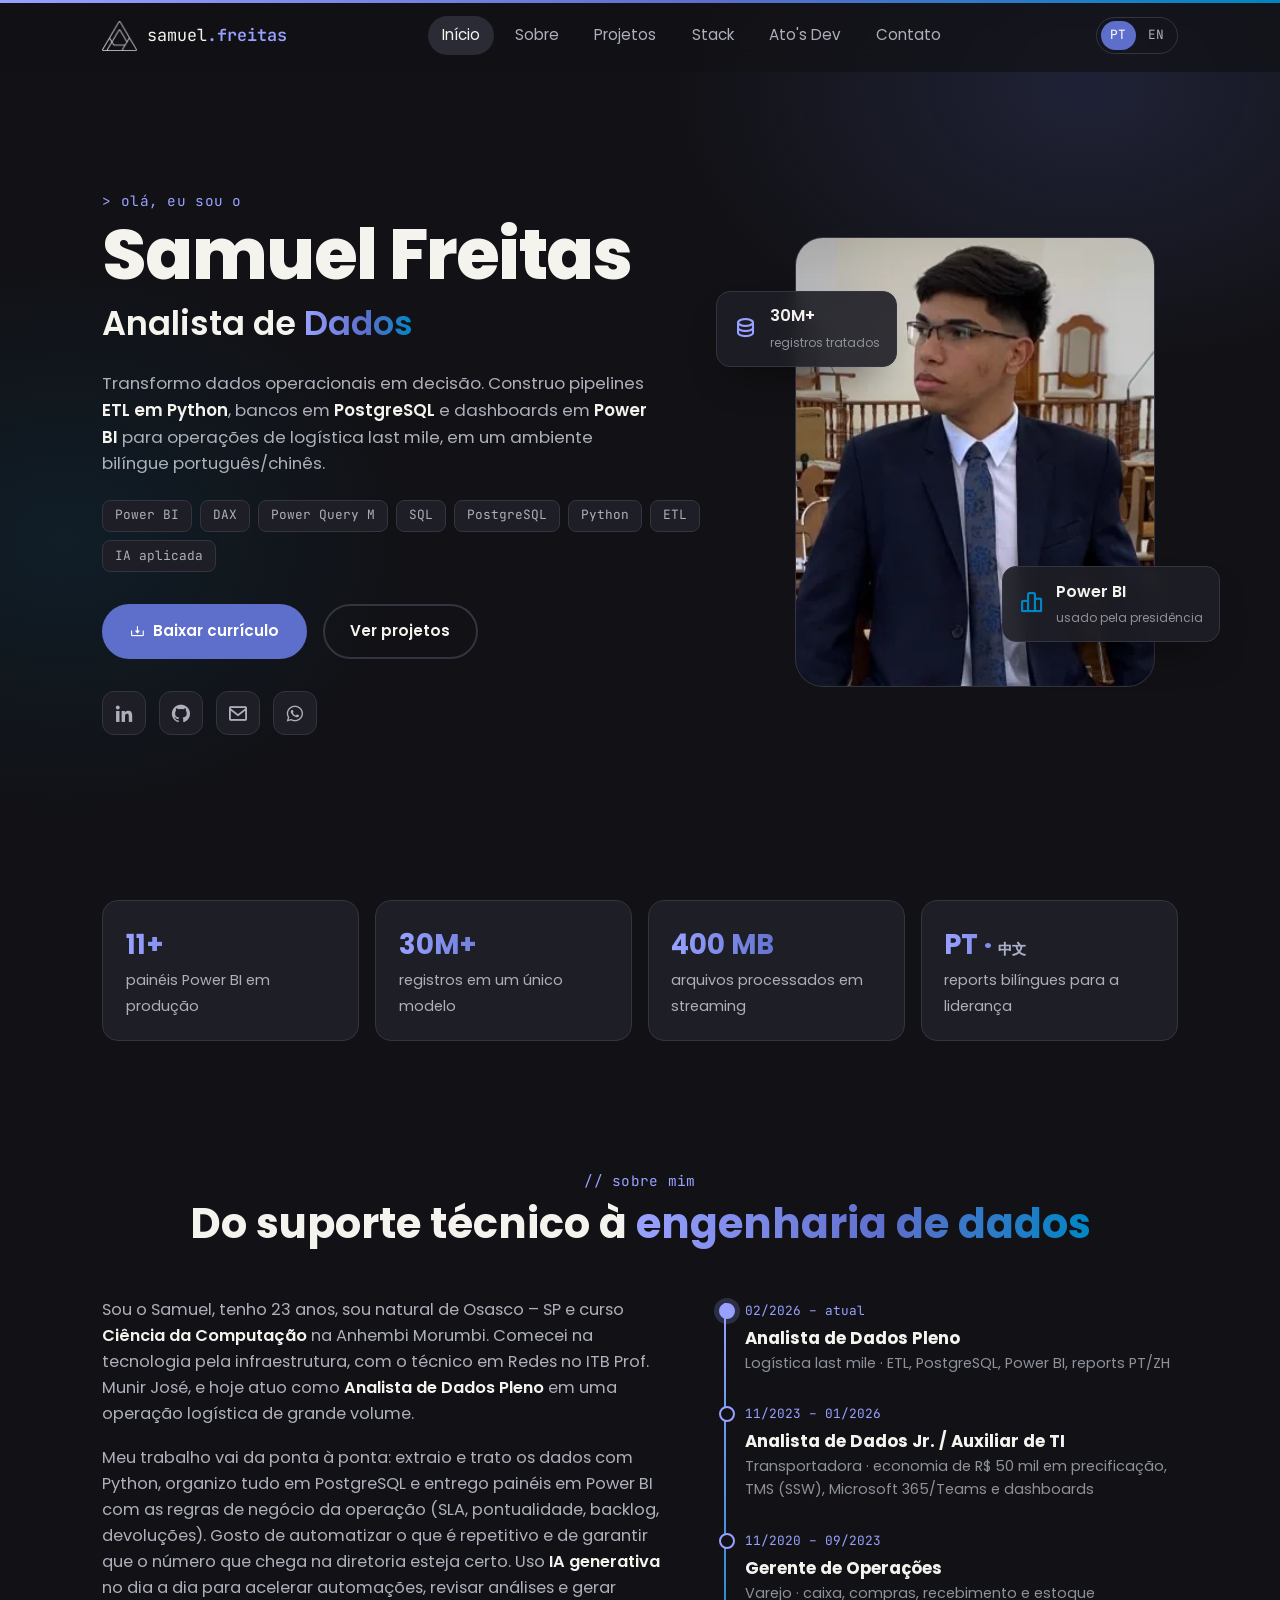
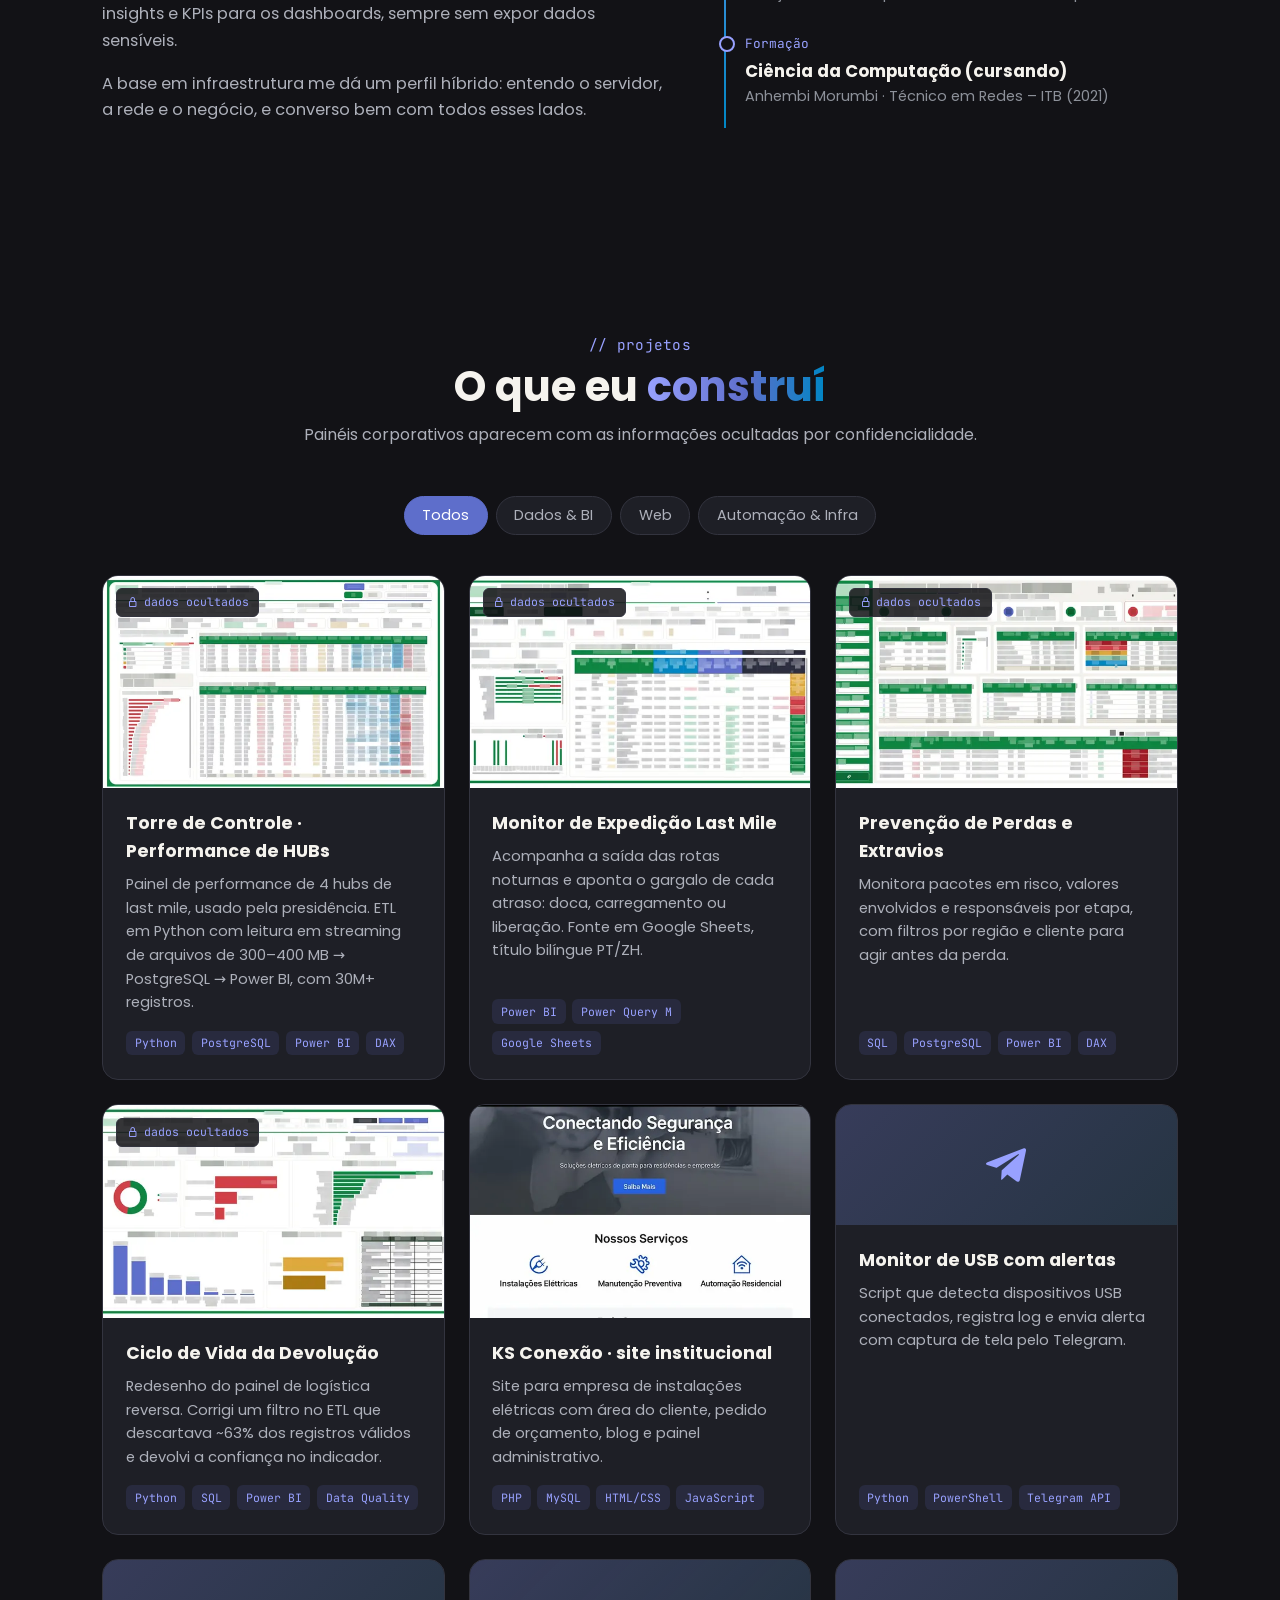
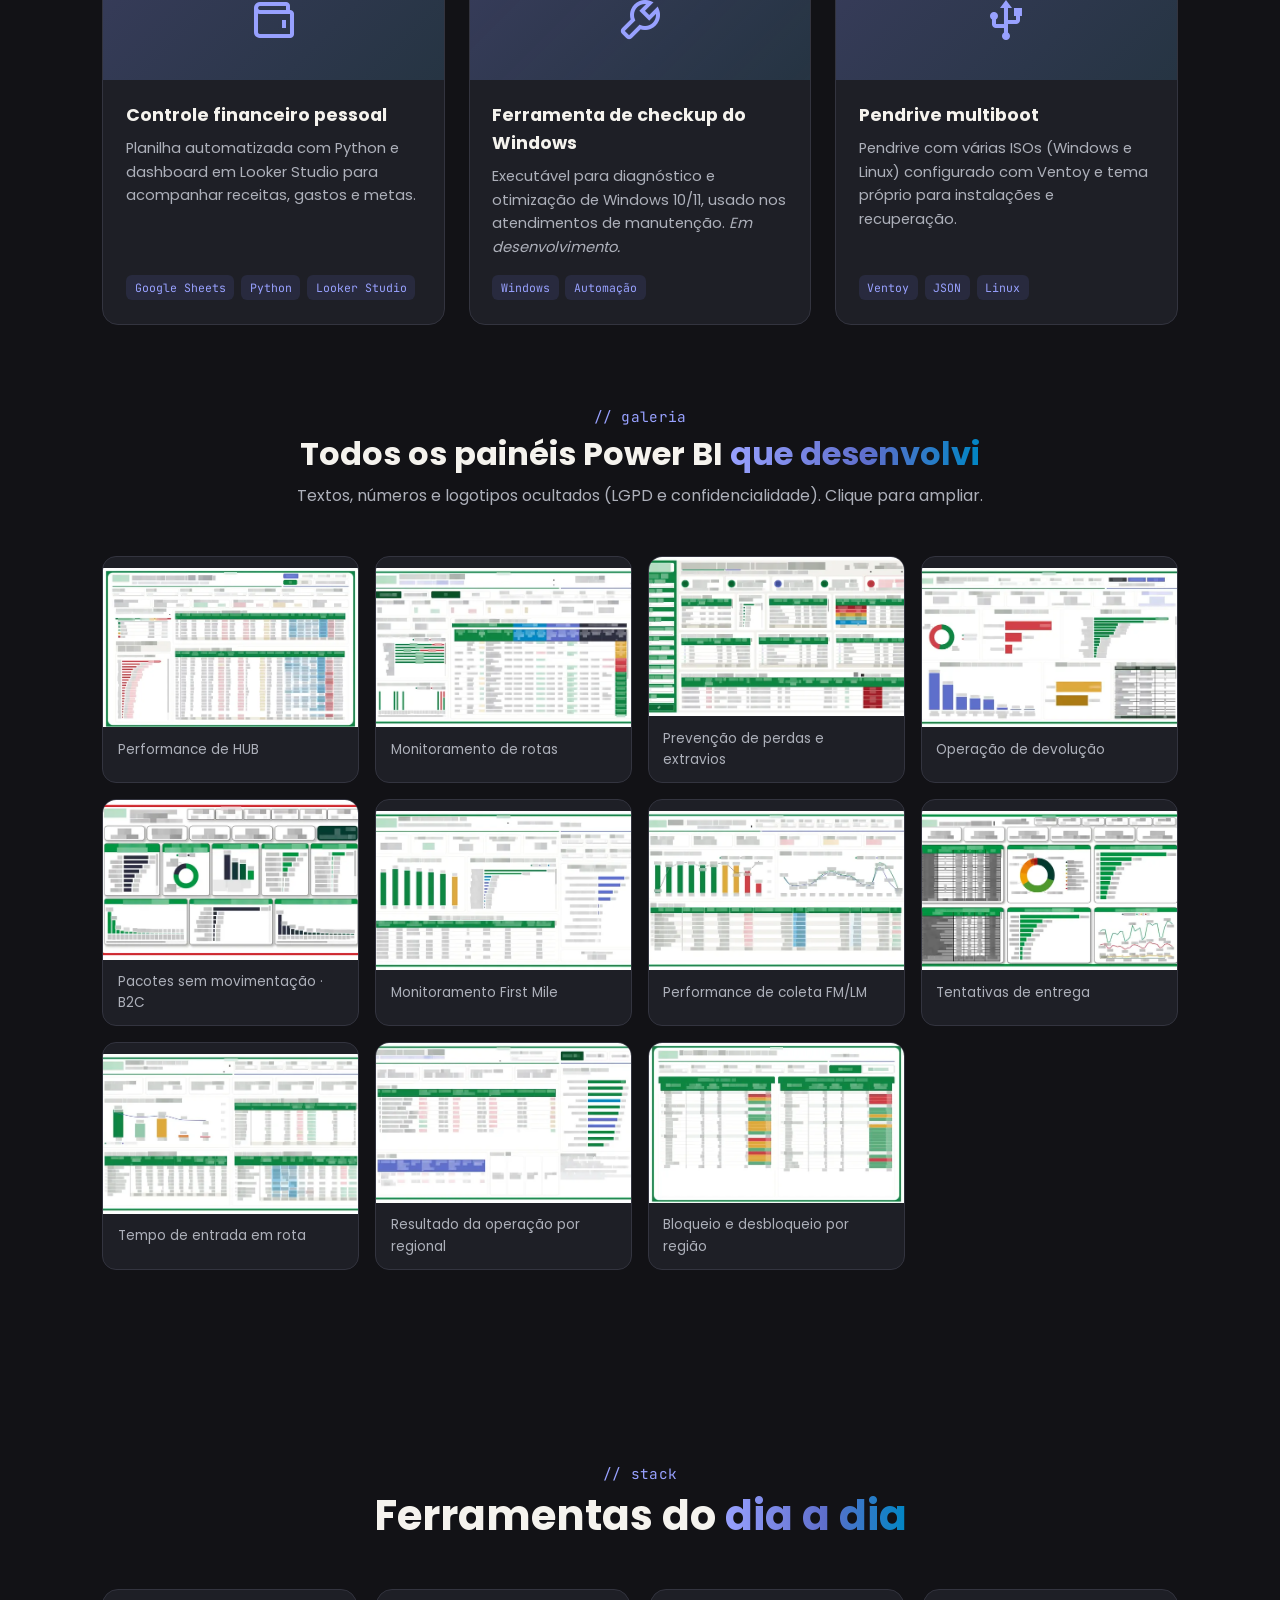
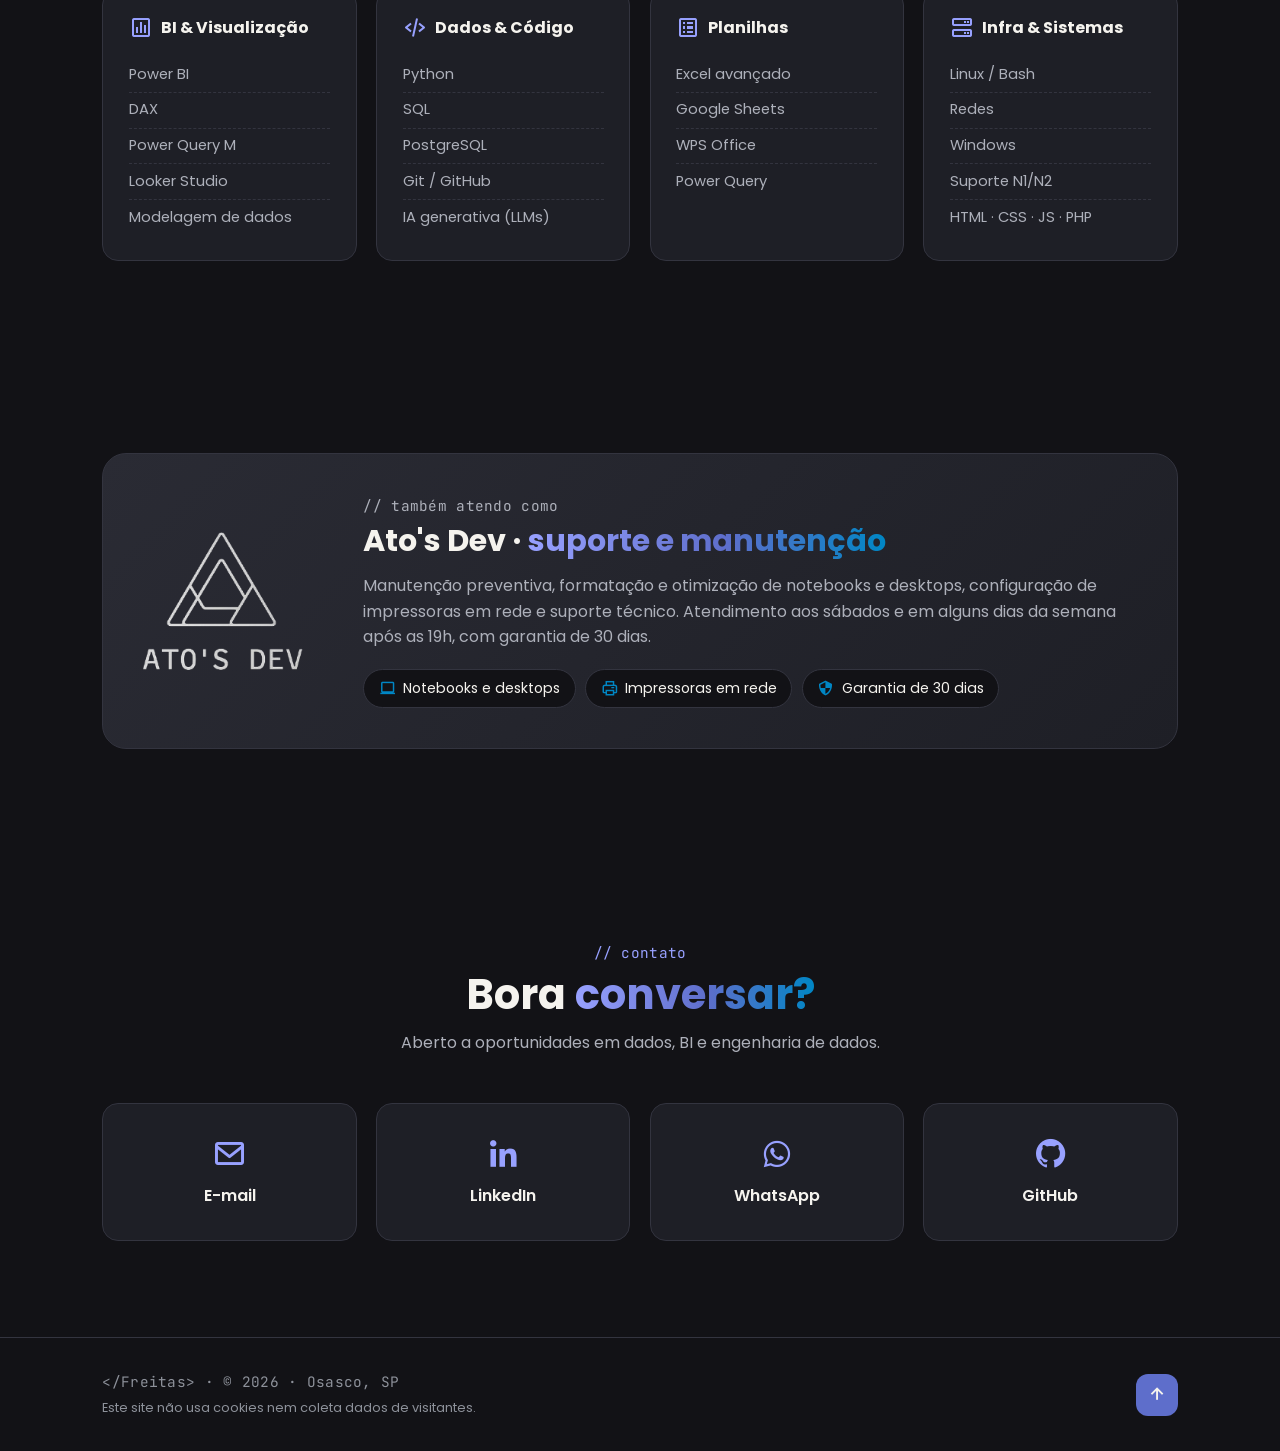
==== commit 808c30a1: "LGPD e licenças: fontes locais, créditos e aviso de privacidade - Fontes Poppins (400/600/700/800) e" ====
--- a/index.html
+++ b/index.html
@@ -45,12 +45,13 @@
     </script>
 
     <link rel="icon" href="IMGS/favicon.png" type="image/png" />
-    <link rel="preconnect" href="https://fonts.googleapis.com" />
-    <link rel="preconnect" href="https://fonts.gstatic.com" crossorigin />
-    <link href="https://fonts.googleapis.com/css2?family=Poppins:wght@400;600;700;800&family=JetBrains+Mono:wght@400;600&display=swap" rel="stylesheet" />
+    <link rel="preload" href="CSS/fonts/poppins-400-latin.woff2" as="font" type="font/woff2" crossorigin />
+    <link rel="preload" href="CSS/fonts/poppins-600-latin.woff2" as="font" type="font/woff2" crossorigin />
+    <link rel="preload" href="CSS/fonts/poppins-800-latin.woff2" as="font" type="font/woff2" crossorigin />
+    <link rel="preload" href="CSS/fonts/jetbrains-mono-latin.woff2" as="font" type="font/woff2" crossorigin />
     <link href="CSS/boxicons/css/boxicons.min.css" rel="stylesheet" />
-    <link rel="stylesheet" href="CSS/style.css" />
-    <script src="JS/script.js" defer></script>
+    <link rel="stylesheet" href="CSS/style.css?v=3" />
+    <script src="JS/script.js?v=3" defer></script>
 </head>
 <body>
     <a class="skip-link" href="#conteudo">Pular para o conteúdo</a>
@@ -107,7 +108,7 @@
                 <div class="social-media">
                     <a href="https://www.linkedin.com/in/samuel-freitas-95b9a324a" target="_blank" rel="noopener noreferrer" aria-label="LinkedIn (abre em nova aba)"><i class="bx bxl-linkedin" aria-hidden="true"></i></a>
                     <a href="https://github.com/FreitaslrS" target="_blank" rel="noopener noreferrer" aria-label="GitHub (abre em nova aba)"><i class="bx bxl-github" aria-hidden="true"></i></a>
-                    <a href="mailto:samuelfreitas.ti@outlook.com" aria-label="E-mail"><i class="bx bx-envelope" aria-hidden="true"></i></a>
+                    <a href="mailto:samuelfreitas.ti&#64;outlook&#46;com" data-email-user="samuelfreitas.ti" data-email-domain="outlook.com" aria-label="E-mail"><i class="bx bx-envelope" aria-hidden="true"></i></a>
                     <a href="https://wa.me/5511966000037" target="_blank" rel="noopener noreferrer" aria-label="WhatsApp (abre em nova aba)"><i class="bx bxl-whatsapp" aria-hidden="true"></i></a>
                 </div>
             </div>
@@ -352,7 +353,7 @@
                 <p class="subtitle">Aberto a oportunidades em dados, BI e engenharia de dados.</p>
             </div>
             <div class="contato-grid">
-                <a class="contato-card reveal" href="mailto:samuelfreitas.ti@outlook.com">
+                <a class="contato-card reveal" href="mailto:samuelfreitas.ti&#64;outlook&#46;com" data-email-user="samuelfreitas.ti" data-email-domain="outlook.com">
                     <i class="bx bx-envelope" aria-hidden="true"></i><b>E-mail</b>
                 </a>
                 <a class="contato-card reveal" href="https://www.linkedin.com/in/samuel-freitas-95b9a324a" target="_blank" rel="noopener noreferrer">
@@ -369,7 +370,10 @@
     </main>
 
     <footer class="footer">
-        <p class="mono">&lt;/Freitas&gt; · © <span id="ano">2026</span> · Osasco, SP</p>
+        <div>
+            <p class="mono">&lt;/Freitas&gt; · © <span id="ano">2026</span> · Osasco, SP</p>
+            <p class="footer-note">Este site não usa cookies nem coleta dados de visitantes.</p>
+        </div>
         <a href="#home" class="to-top" aria-label="Voltar ao topo"><i class="bx bx-up-arrow-alt" aria-hidden="true"></i></a>
     </footer>
 
--- a/CSS/style.css
+++ b/CSS/style.css
@@ -2,6 +2,13 @@
    Portfólio · Samuel Freitas
    Paleta pessoal: preto, cinza, índigo, lavanda, azul, off white
    ========================================================== */
+/* ---------- Fontes (hospedadas no próprio site: nenhum dado do visitante vai ao Google) ---------- */
+@font-face { font-family: "Poppins"; font-style: normal; font-weight: 400; font-display: swap; src: url("fonts/poppins-400-latin.woff2") format("woff2"); unicode-range: U+0000-00FF, U+0131, U+0152-0153, U+02BB-02BC, U+02C6, U+02DA, U+02DC, U+0304, U+0308, U+0329, U+2000-206F, U+20AC, U+2122, U+2191, U+2193, U+2212, U+2215, U+FEFF, U+FFFD; }
+@font-face { font-family: "Poppins"; font-style: normal; font-weight: 600; font-display: swap; src: url("fonts/poppins-600-latin.woff2") format("woff2"); unicode-range: U+0000-00FF, U+0131, U+0152-0153, U+02BB-02BC, U+02C6, U+02DA, U+02DC, U+0304, U+0308, U+0329, U+2000-206F, U+20AC, U+2122, U+2191, U+2193, U+2212, U+2215, U+FEFF, U+FFFD; }
+@font-face { font-family: "Poppins"; font-style: normal; font-weight: 700; font-display: swap; src: url("fonts/poppins-700-latin.woff2") format("woff2"); unicode-range: U+0000-00FF, U+0131, U+0152-0153, U+02BB-02BC, U+02C6, U+02DA, U+02DC, U+0304, U+0308, U+0329, U+2000-206F, U+20AC, U+2122, U+2191, U+2193, U+2212, U+2215, U+FEFF, U+FFFD; }
+@font-face { font-family: "Poppins"; font-style: normal; font-weight: 800; font-display: swap; src: url("fonts/poppins-800-latin.woff2") format("woff2"); unicode-range: U+0000-00FF, U+0131, U+0152-0153, U+02BB-02BC, U+02C6, U+02DA, U+02DC, U+0304, U+0308, U+0329, U+2000-206F, U+20AC, U+2122, U+2191, U+2193, U+2212, U+2215, U+FEFF, U+FFFD; }
+@font-face { font-family: "JetBrains Mono"; font-style: normal; font-weight: 400 600; font-display: swap; src: url("fonts/jetbrains-mono-latin.woff2") format("woff2"); unicode-range: U+0000-00FF, U+0131, U+0152-0153, U+02BB-02BC, U+02C6, U+02DA, U+02DC, U+0304, U+0308, U+0329, U+2000-206F, U+20AC, U+2122, U+2191, U+2193, U+2212, U+2215, U+FEFF, U+FFFD; }
+
 :root {
     --preto: #121216;
     --grafite: #1e1f26;
@@ -236,6 +243,7 @@
 /* ---------- Footer ---------- */
 .footer { display: flex; justify-content: space-between; align-items: center; padding: 2rem 8%; border-top: 1px solid var(--borda); }
 .footer .mono { color: var(--cinza); }
+.footer-note { color: var(--cinza); font-size: .8rem; margin-top: .3rem; }
 .to-top { width: 42px; height: 42px; display: grid; place-items: center; border-radius: 12px; background: var(--indigo); font-size: 1.4rem; transition: .3s; }
 .to-top:hover { background: var(--lavanda); color: var(--preto); }
 
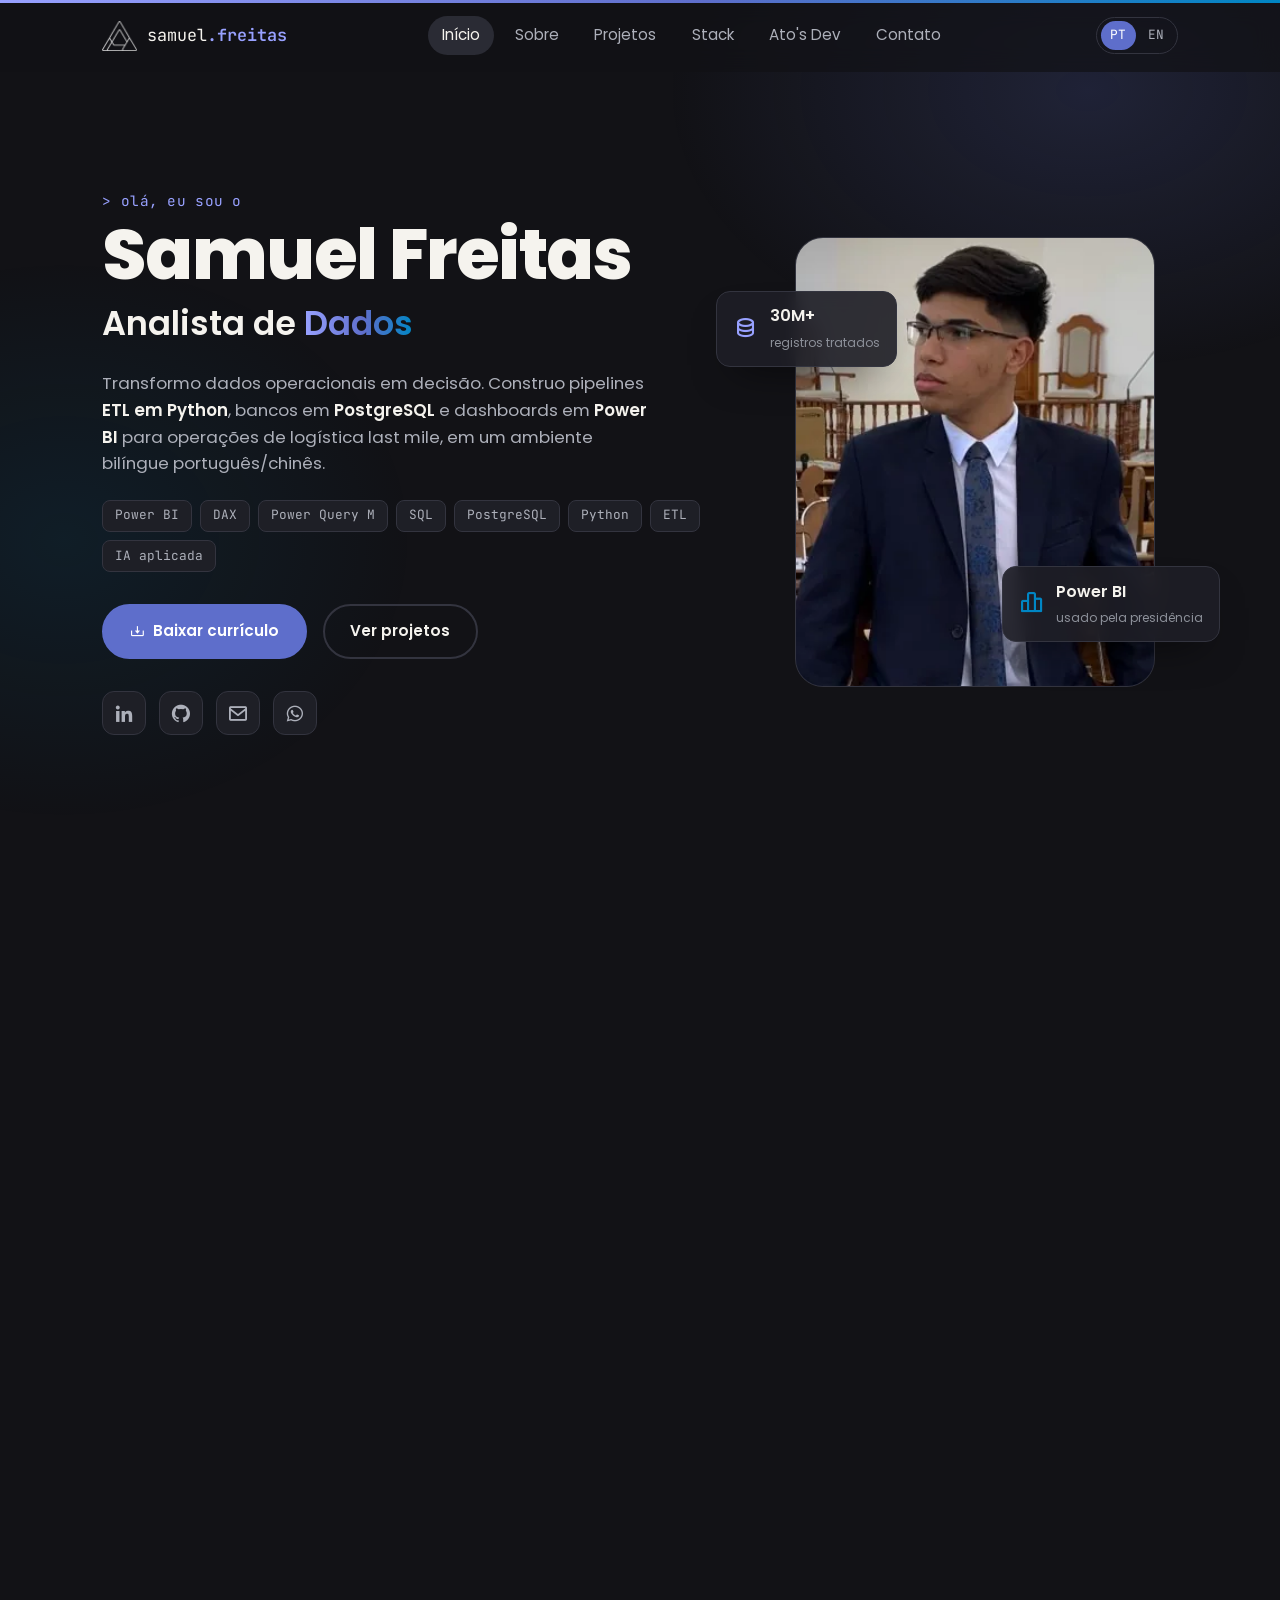
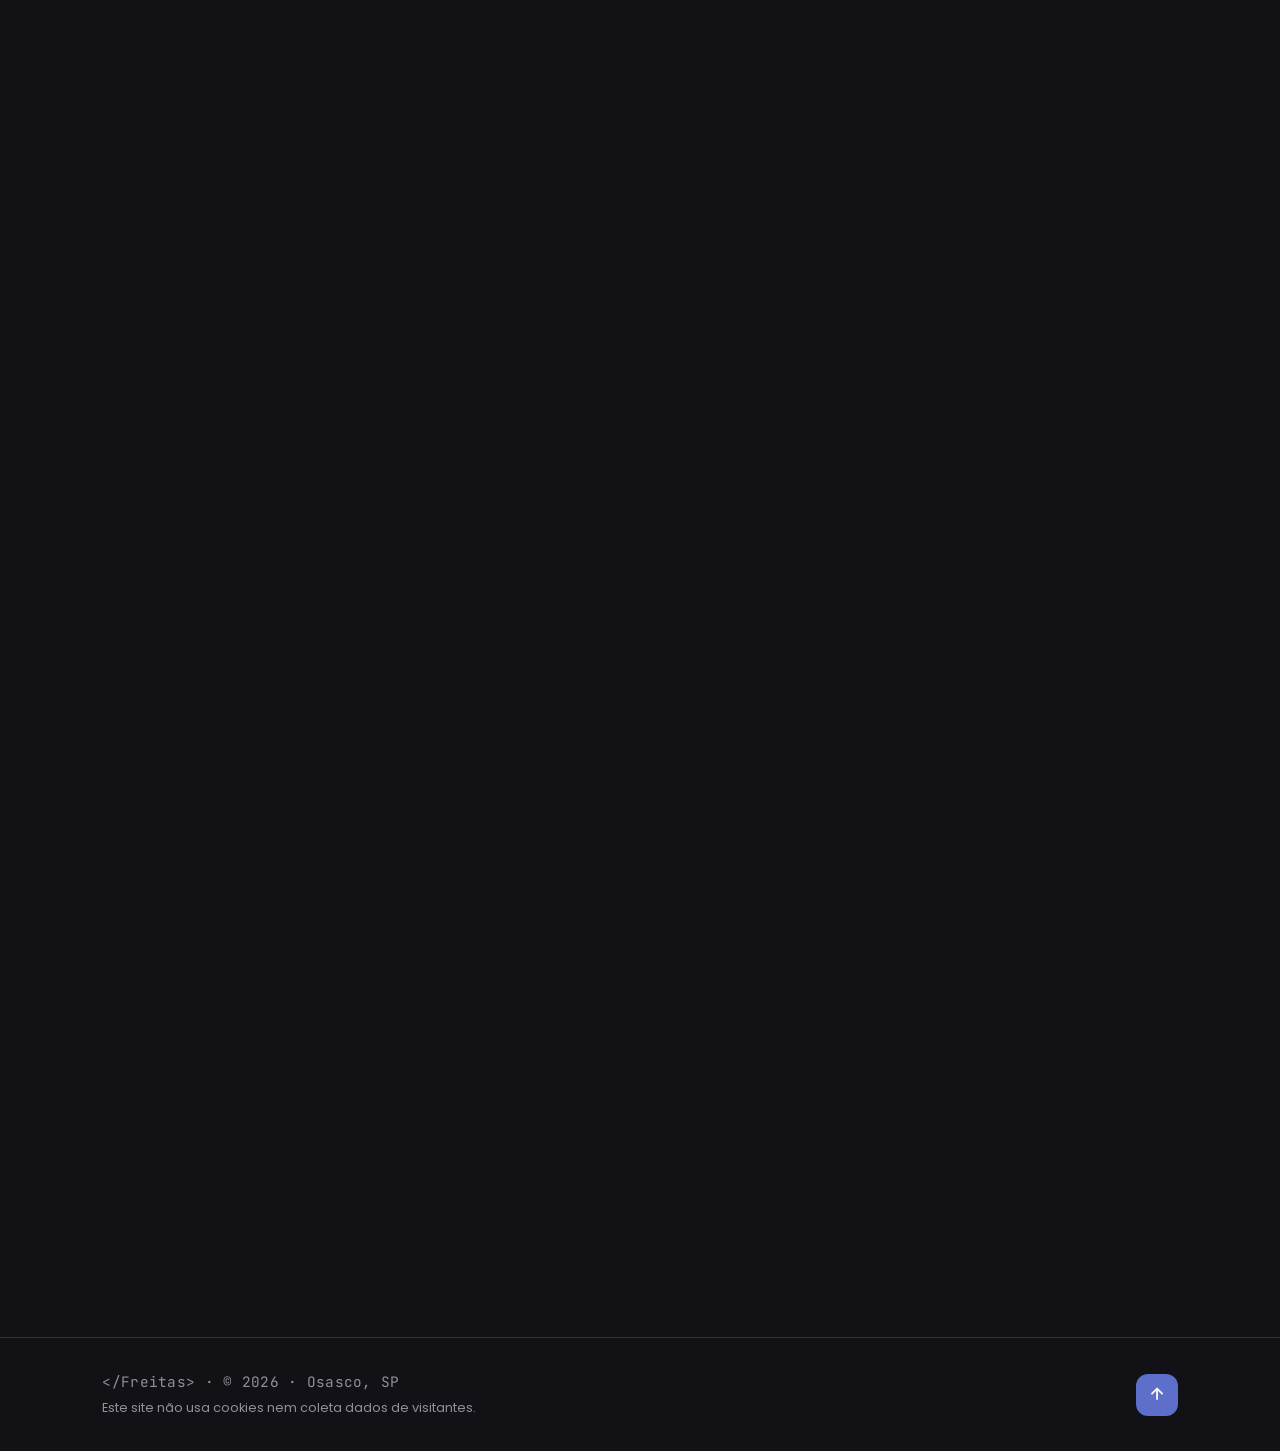
==== commit 789136ad: "Segurança: CSP estrita e remoção dos JPGs de painéis não usados - Content-Security-Policy via <meta>" ====
--- a/index.html
+++ b/index.html
@@ -3,6 +3,7 @@
 <head>
     <meta charset="UTF-8" />
     <meta name="viewport" content="width=device-width, initial-scale=1.0" />
+    <meta http-equiv="Content-Security-Policy" content="default-src 'self'; script-src 'self'; style-src 'self'; font-src 'self'; img-src 'self' data:; connect-src 'self'; object-src 'none'; base-uri 'self'; form-action 'none'; upgrade-insecure-requests;" />
     <title>Samuel Freitas | Analista de Dados · Power BI, SQL e Python</title>
     <meta name="description" content="Portfólio de Samuel Freitas, Analista de Dados em Osasco – SP: dashboards Power BI, SQL, PostgreSQL, Python e ETL para operações de logística last mile." />
     <meta name="author" content="Samuel Freitas" />
@@ -50,8 +51,8 @@
     <link rel="preload" href="CSS/fonts/poppins-800-latin.woff2" as="font" type="font/woff2" crossorigin />
     <link rel="preload" href="CSS/fonts/jetbrains-mono-latin.woff2" as="font" type="font/woff2" crossorigin />
     <link href="CSS/boxicons/css/boxicons.min.css" rel="stylesheet" />
-    <link rel="stylesheet" href="CSS/style.css?v=3" />
-    <script src="JS/script.js?v=3" defer></script>
+    <link rel="stylesheet" href="CSS/style.css?v=4" />
+    <script src="JS/script.js?v=4" defer></script>
 </head>
 <body>
     <a class="skip-link" href="#conteudo">Pular para o conteúdo</a>
--- a/CSS/style.css
+++ b/CSS/style.css
@@ -301,6 +301,7 @@
 .card-img img { object-position: top; }
 .lightbox { position: fixed; inset: 0; z-index: 200; display: grid; place-items: center; padding: 4vh 4vw; background: rgba(10,10,13,.92); backdrop-filter: blur(6px); opacity: 0; pointer-events: none; transition: .3s; }
 .lightbox.open { opacity: 1; pointer-events: auto; }
+body.lb-open { overflow: hidden; }
 .lightbox figure { max-width: 1400px; width: 100%; }
 .lightbox img { width: 100%; max-height: 82vh; object-fit: contain; border-radius: 12px; box-shadow: var(--sombra); }
 .lightbox figcaption { text-align: center; margin-top: .9rem; color: var(--cinza-claro); font-size: .95rem; }
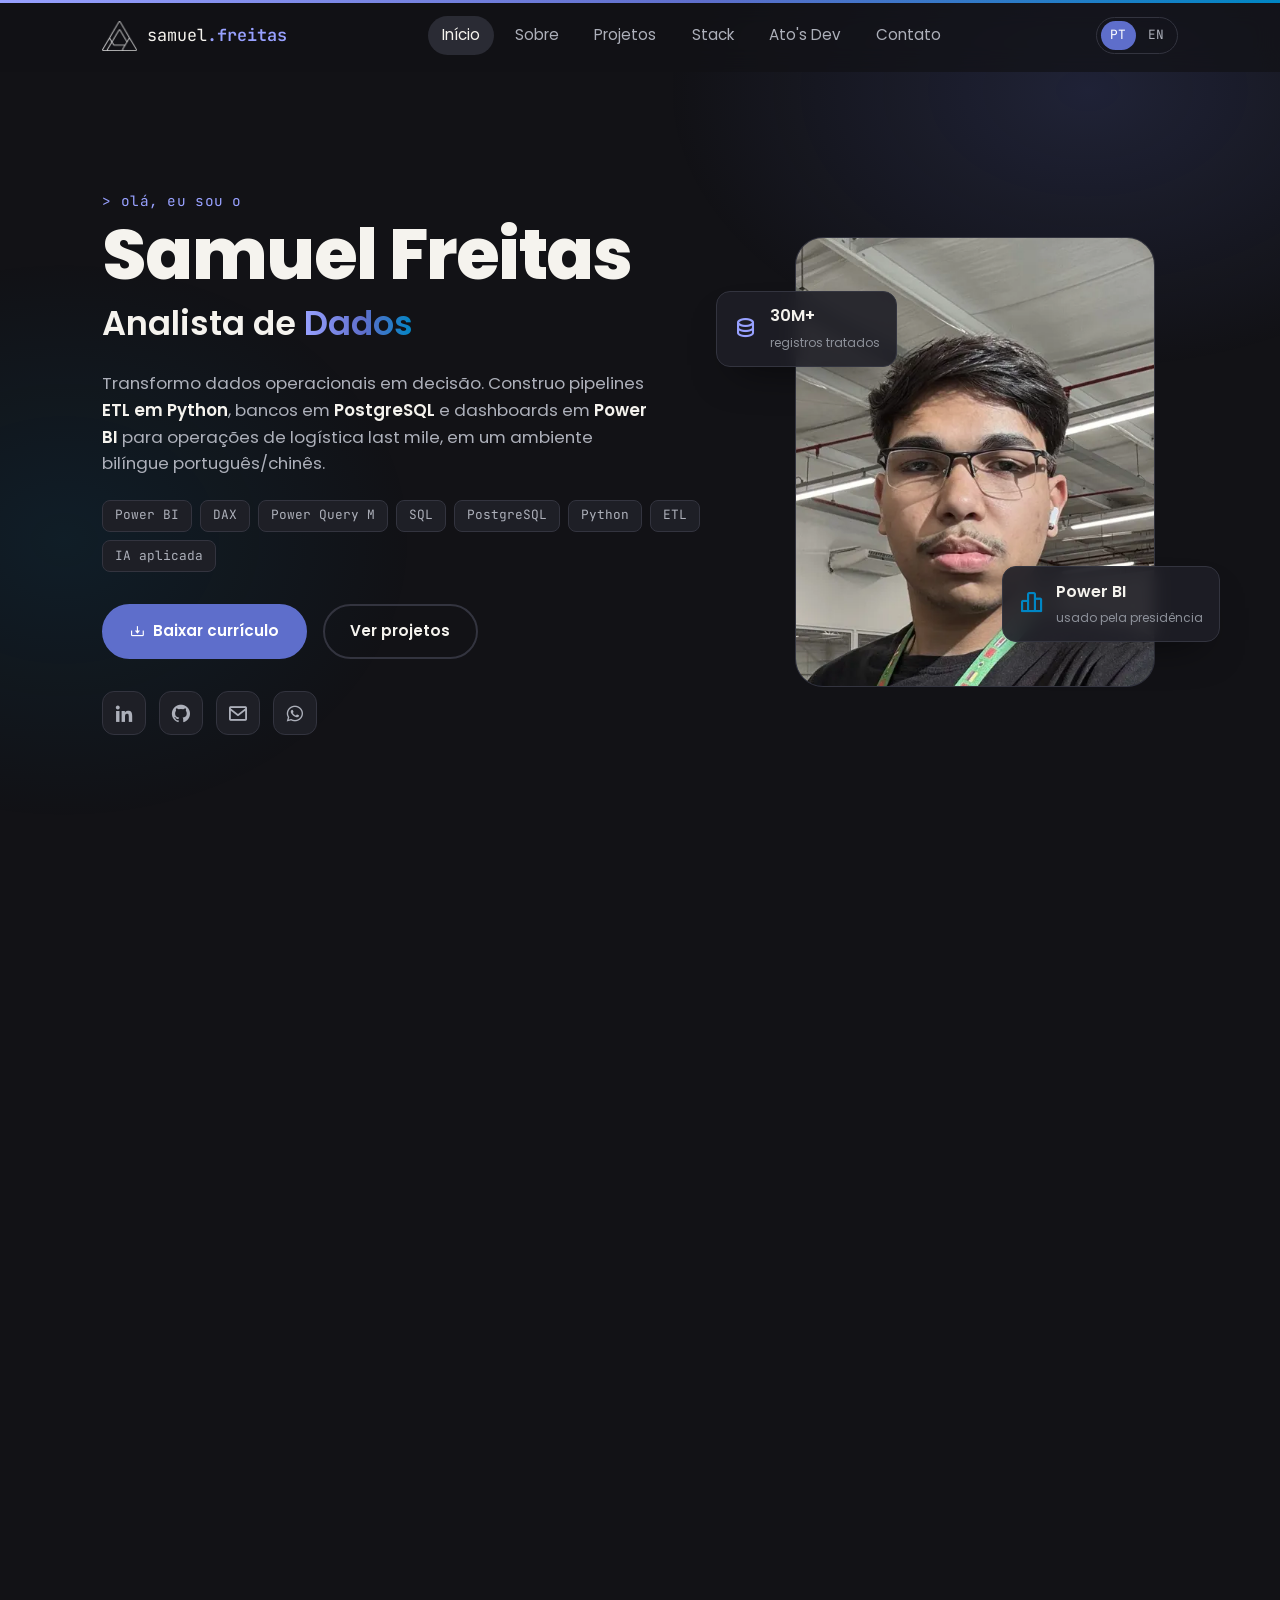
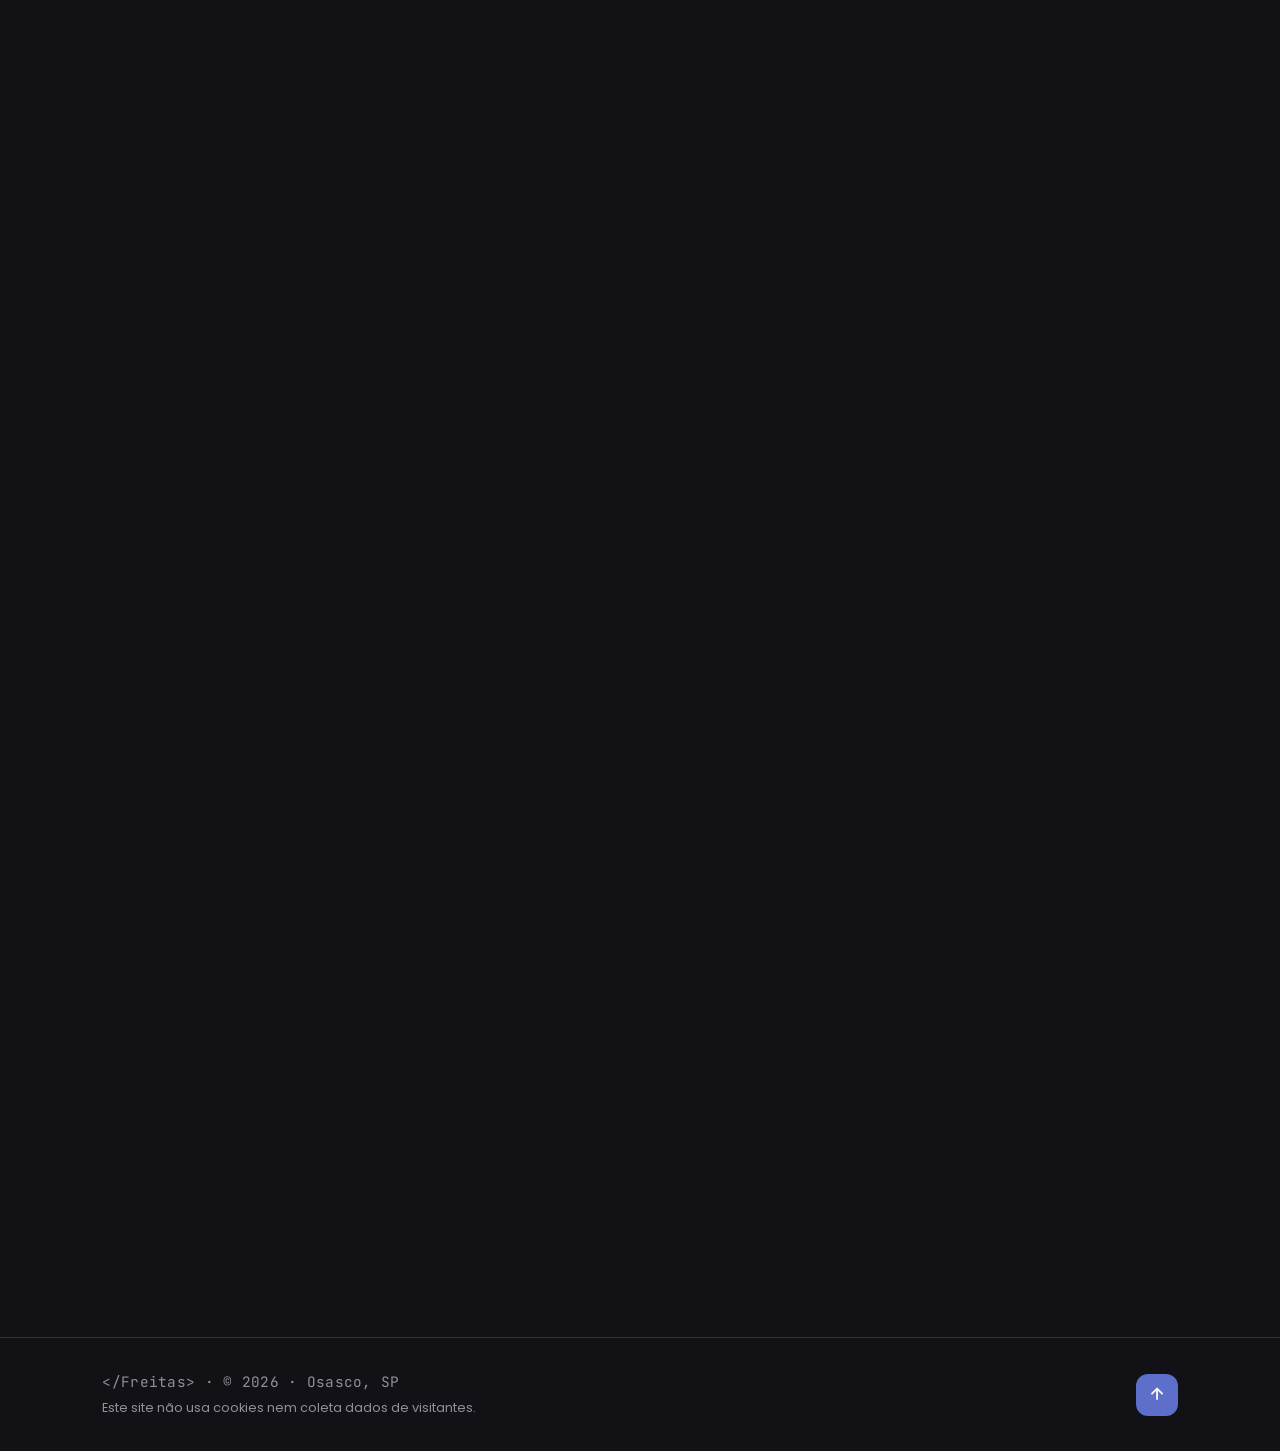
==== commit 73c4fb24: "Foto de perfil nova e capa (og-image) atualizada: Analista de Dados Pleno Co-Authored-By: Claude Opu" ====
--- a/index.html
+++ b/index.html
@@ -21,7 +21,7 @@
     <meta property="og:title" content="Samuel Freitas | Analista de Dados" />
     <meta property="og:description" content="Dashboards Power BI, SQL, PostgreSQL, Python e ETL para operações de logística last mile." />
     <meta property="og:url" content="https://freitaslrs.github.io/portfolio/" />
-    <meta property="og:image" content="https://freitaslrs.github.io/portfolio/IMGS/og-image.jpg" />
+    <meta property="og:image" content="https://freitaslrs.github.io/portfolio/IMGS/og-image.jpg?v=2" />
     <meta property="og:image:width" content="1200" />
     <meta property="og:image:height" content="627" />
     <meta property="og:image:alt" content="Samuel Freitas, Analista de Dados" />
@@ -36,7 +36,7 @@
         "name": "Samuel Freitas",
         "jobTitle": "Analista de Dados",
         "url": "https://freitaslrs.github.io/portfolio/",
-        "image": "https://freitaslrs.github.io/portfolio/IMGS/og-image.jpg",
+        "image": "https://freitaslrs.github.io/portfolio/IMGS/og-image.jpg?v=2",
         "address": { "@type": "PostalAddress", "addressLocality": "Osasco", "addressRegion": "SP", "addressCountry": "BR" },
         "alumniOf": [{ "@type": "CollegeOrUniversity", "name": "Universidade Anhembi Morumbi" }],
         "knowsAbout": ["Power BI", "DAX", "SQL", "PostgreSQL", "Python", "ETL", "Engenharia de dados", "Logística last mile"],
@@ -115,7 +115,7 @@
             </div>
             <div class="home-img">
                 <div class="photo-frame">
-                    <img src="IMGS/minha-foto.webp" alt="Foto de Samuel Freitas" width="320" height="400" fetchpriority="high" />
+                    <img src="IMGS/minha-foto.webp?v=2" alt="Foto de Samuel Freitas" width="320" height="400" fetchpriority="high" />
                 </div>
                 <div class="float-card fc-1"><i class="bx bx-data" aria-hidden="true"></i><div><b>30M+</b><small>registros tratados</small></div></div>
                 <div class="float-card fc-2"><i class="bx bx-bar-chart-alt-2" aria-hidden="true"></i><div><b>Power BI</b><small>usado pela presidência</small></div></div>
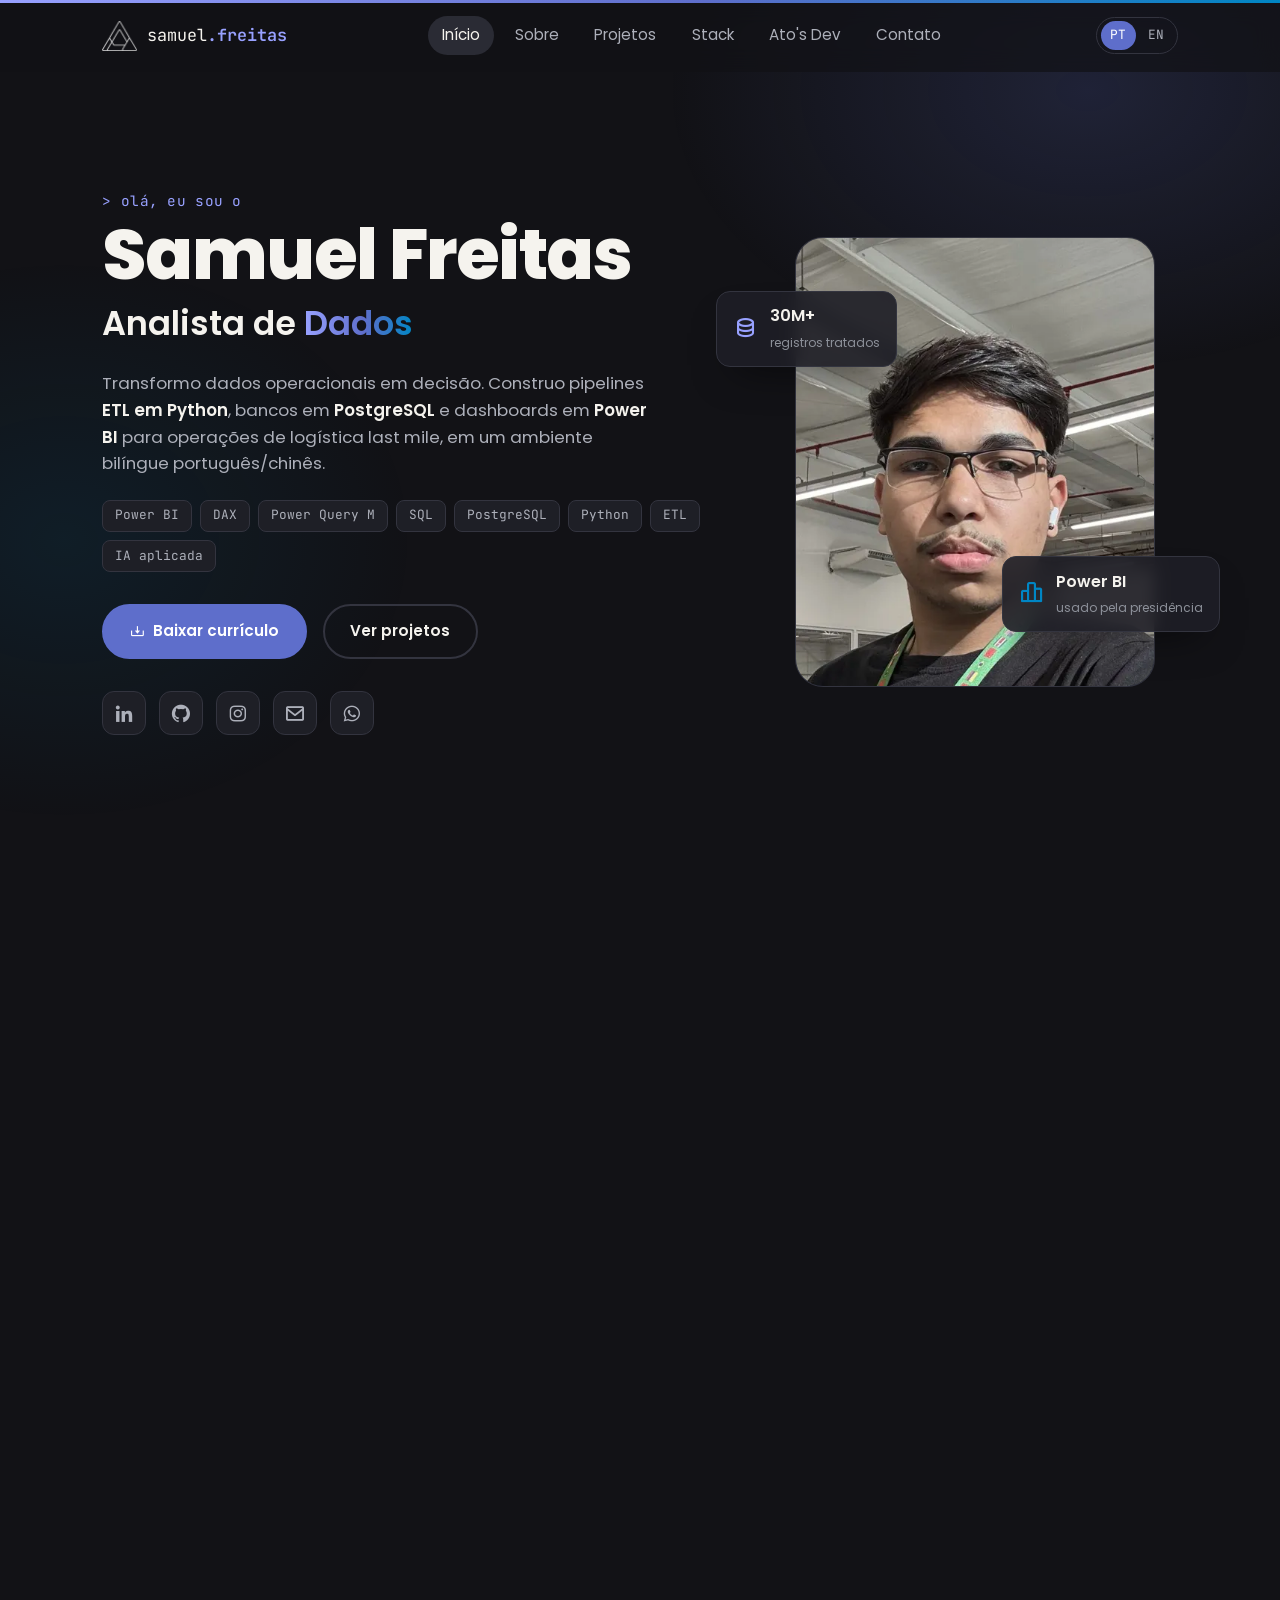
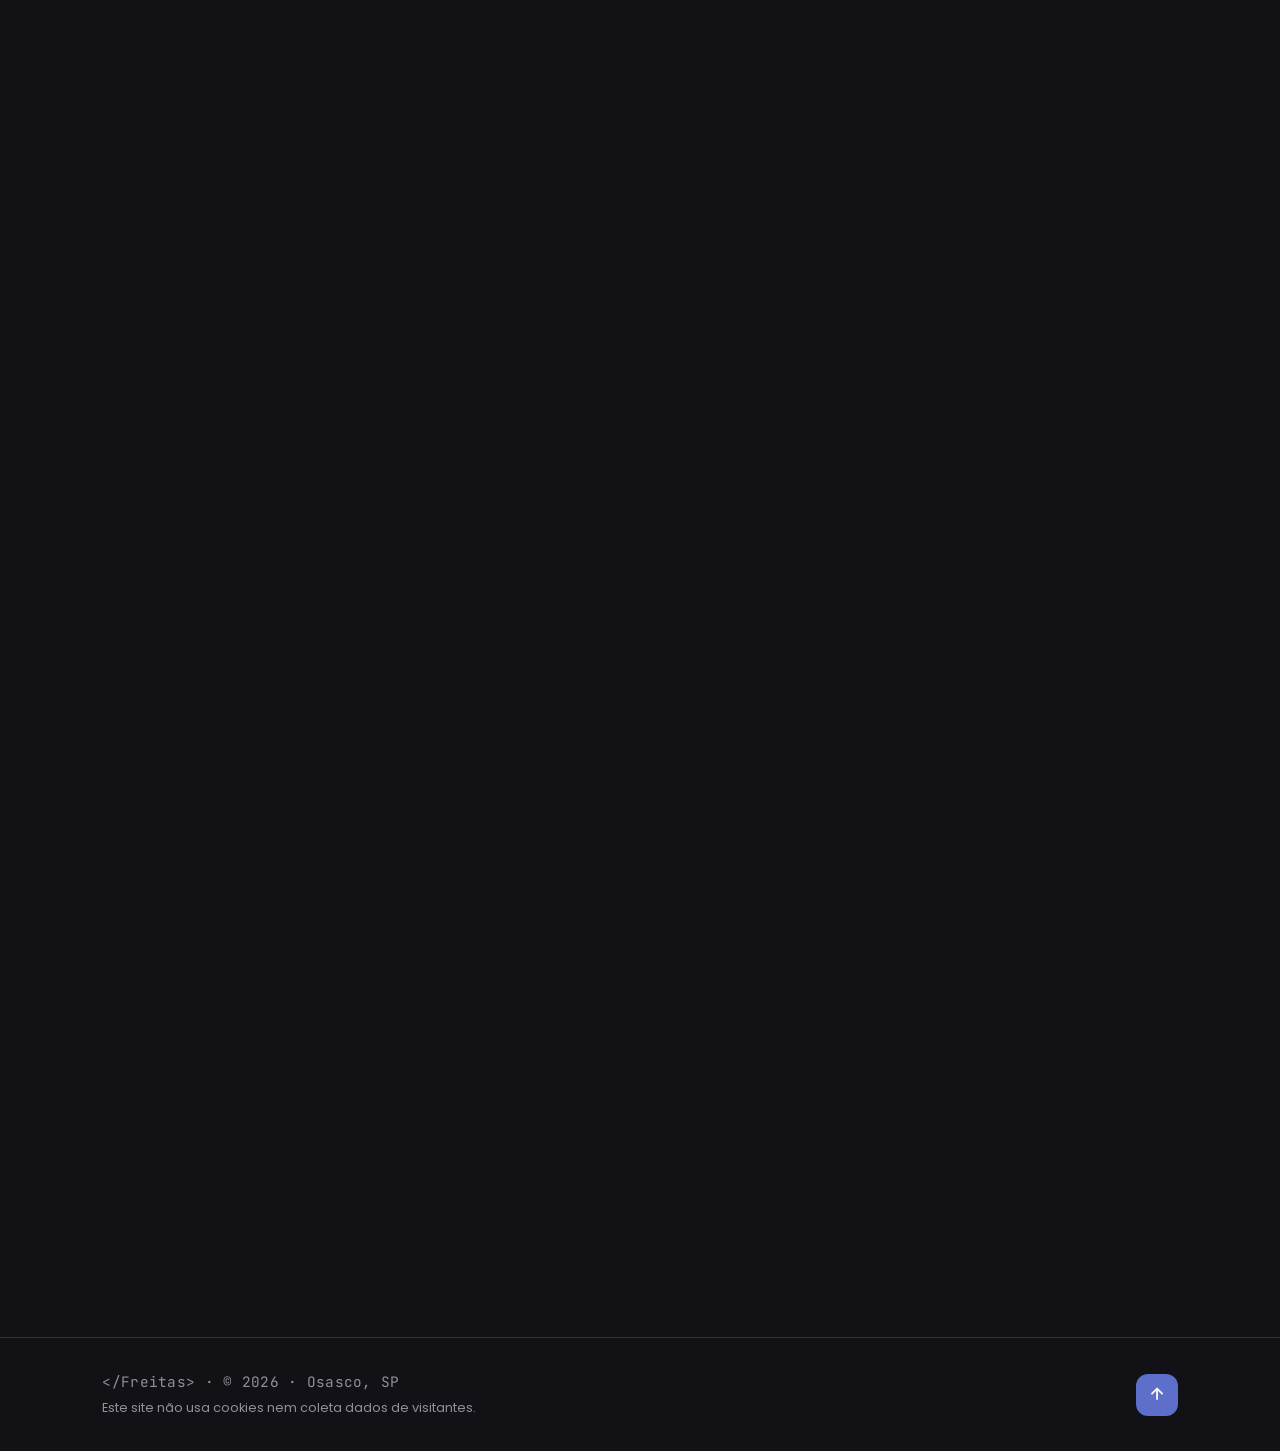
==== commit 6001a35b: "Adiciona link do Instagram profissional (@samuelfreitas.ti) no topo e no contato Co-Authored-By: Cla" ====
--- a/index.html
+++ b/index.html
@@ -51,8 +51,8 @@
     <link rel="preload" href="CSS/fonts/poppins-800-latin.woff2" as="font" type="font/woff2" crossorigin />
     <link rel="preload" href="CSS/fonts/jetbrains-mono-latin.woff2" as="font" type="font/woff2" crossorigin />
     <link href="CSS/boxicons/css/boxicons.min.css" rel="stylesheet" />
-    <link rel="stylesheet" href="CSS/style.css?v=4" />
-    <script src="JS/script.js?v=4" defer></script>
+    <link rel="stylesheet" href="CSS/style.css?v=5" />
+    <script src="JS/script.js?v=5" defer></script>
 </head>
 <body>
     <a class="skip-link" href="#conteudo">Pular para o conteúdo</a>
@@ -109,6 +109,7 @@
                 <div class="social-media">
                     <a href="https://www.linkedin.com/in/samuel-freitas-95b9a324a" target="_blank" rel="noopener noreferrer" aria-label="LinkedIn (abre em nova aba)"><i class="bx bxl-linkedin" aria-hidden="true"></i></a>
                     <a href="https://github.com/FreitaslrS" target="_blank" rel="noopener noreferrer" aria-label="GitHub (abre em nova aba)"><i class="bx bxl-github" aria-hidden="true"></i></a>
+                    <a href="https://www.instagram.com/samuelfreitas.ti/" target="_blank" rel="noopener noreferrer" aria-label="Instagram (abre em nova aba)"><i class="bx bxl-instagram" aria-hidden="true"></i></a>
                     <a href="mailto:samuelfreitas.ti&#64;outlook&#46;com" data-email-user="samuelfreitas.ti" data-email-domain="outlook.com" aria-label="E-mail"><i class="bx bx-envelope" aria-hidden="true"></i></a>
                     <a href="https://wa.me/5511966000037" target="_blank" rel="noopener noreferrer" aria-label="WhatsApp (abre em nova aba)"><i class="bx bxl-whatsapp" aria-hidden="true"></i></a>
                 </div>
@@ -366,6 +367,9 @@
                 <a class="contato-card reveal" href="https://github.com/FreitaslrS" target="_blank" rel="noopener noreferrer">
                     <i class="bx bxl-github" aria-hidden="true"></i><b>GitHub</b><span class="sr-only">(abre em nova aba)</span>
                 </a>
+                <a class="contato-card reveal" href="https://www.instagram.com/samuelfreitas.ti/" target="_blank" rel="noopener noreferrer">
+                    <i class="bx bxl-instagram" aria-hidden="true"></i><b>Instagram</b><span class="sr-only">(abre em nova aba)</span>
+                </a>
             </div>
         </section>
     </main>
--- a/CSS/style.css
+++ b/CSS/style.css
@@ -231,7 +231,7 @@
 .servicos-list i { color: var(--azul); font-size: 1.1rem; }
 
 /* ---------- Contato ---------- */
-.contato-grid { display: grid; grid-template-columns: repeat(4, 1fr); gap: 1.2rem; }
+.contato-grid { display: grid; grid-template-columns: repeat(5, 1fr); gap: 1.2rem; }
 .contato-card {
     display: flex; flex-direction: column; align-items: center; text-align: center; gap: .3rem;
     padding: 2rem 1rem; border-radius: var(--raio); background: var(--grafite); border: 1px solid var(--borda); transition: .3s;
